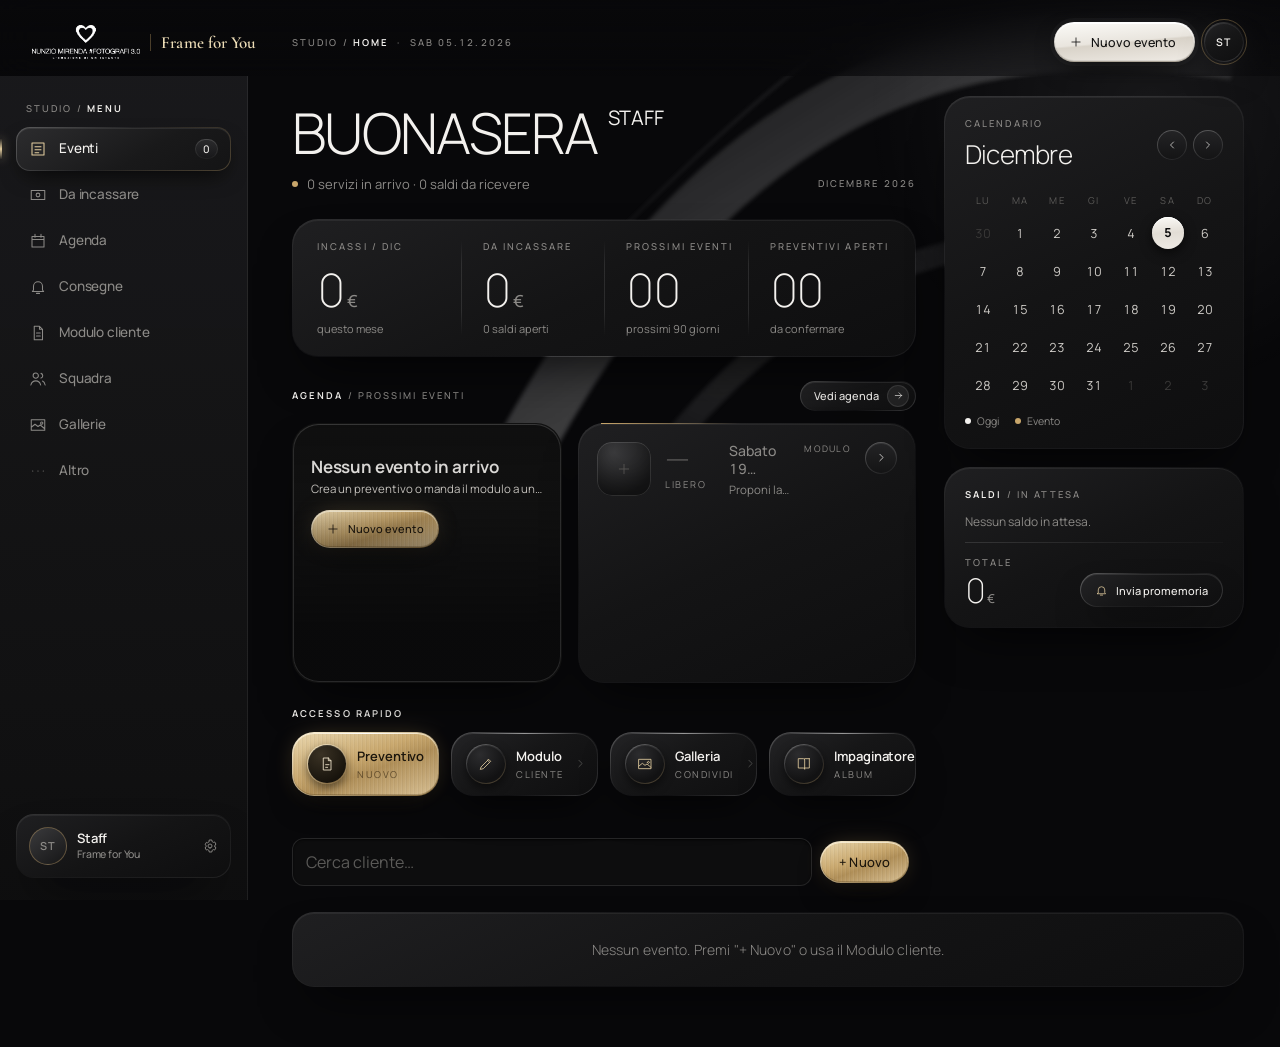
==== index.html @ beb955e2 "Avvisi consegna configurabili in Impostazioni (tempi album/video e ripetizione). Cache" ====
<!doctype html>
<html lang="it"><head><meta charset="UTF-8" />
<meta name="viewport" content="width=device-width, initial-scale=1.0, viewport-fit=cover" />
<meta name="theme-color" content="#000000" /><link rel="manifest" href="./manifest.webmanifest?v=nm-fotografi-v66" />
<meta name="apple-mobile-web-app-title" content="Mirenda 3.0" /><link rel="icon" type="image/png" href="./favicon.png" /><link rel="apple-touch-icon" sizes="180x180" href="./icon-180.png" />
<meta name="apple-mobile-web-app-capable" content="yes" /><meta name="apple-mobile-web-app-status-bar-style" content="black" />
<title>Nunzio Mirenda #Fotografi 3.0</title>  <script type="module" crossorigin src="/assets/main-B1f71X2w.js"></script>
  <link rel="modulepreload" crossorigin href="/assets/preventivo-DSE_xe5g.js">
  <link rel="stylesheet" crossorigin href="/assets/preventivo-BN5jqcRF.css">
  <link rel="stylesheet" crossorigin href="/assets/main-Q-q_CuCv.css">
</head>
<body><div id="root"></div></body></html>
---- assets/preventivo-BN5jqcRF.css ----
:root{--bg:#0b0b0b;--card:#161616;--line:#2a2a2a;--red:#5a5a5a;--gold:#f0f0f0;--tx:#f2efe6;--mut:#9a958a;font-family:system-ui,-apple-system,Segoe UI,Roboto,sans-serif;color:var(--tx);background:var(--bg)}*{box-sizing:border-box}body{margin:0;background:var(--bg)}.top{background:#000}.app{max-width:720px;margin:0 auto;min-height:100vh;padding-bottom:84px}.top{position:sticky;top:0;z-index:5;background:#000;border-bottom:2px solid var(--gold);padding:12px 16px}.logo{color:var(--gold);font-size:20px;letter-spacing:.5px}.logo span{color:var(--red);font-weight:700}main{padding:12px}.card{background:var(--card);border:1px solid var(--line);border-radius:14px;padding:14px;margin-bottom:12px}h3{color:var(--gold);font-size:15px;margin:6px 0 10px;text-transform:uppercase;letter-spacing:.6px}.row{display:flex;gap:8px;align-items:center;margin-bottom:12px;flex-wrap:wrap}.row input{flex:1;min-width:110px}input,select,textarea{width:100%;background:#0e0e0e;color:var(--tx);border:1px solid var(--line);border-radius:10px;padding:11px;font-size:16px}input:focus,select:focus,textarea:focus{outline:none;border-color:var(--gold)}textarea{min-height:60px;resize:vertical}.campo{display:flex;flex-direction:column;gap:4px;margin-bottom:8px}.campo span{font-size:12px;color:var(--mut)}.grid2{display:grid;grid-template-columns:1fr 1fr;gap:0 10px}.grid3{display:grid;grid-template-columns:1fr 1fr 1fr;gap:0 8px}.coppia-ora{grid-column:1/-1;display:grid;grid-template-columns:1.4fr .8fr;gap:0 10px}.grid2 .campo:last-child:nth-child(odd){grid-column:1/-1}.btn{display:inline-flex;align-items:center;justify-content:center;gap:6px;background:#222;color:var(--tx);border:1px solid #3a3a3a;border-radius:10px;padding:11px 14px;font-size:15px;cursor:pointer;text-decoration:none;font-weight:600}.btn.sm{padding:7px 10px;font-size:13px}.btn.red{background:var(--red);border-color:var(--red);color:#fff}.btn.gold{background:var(--gold);border-color:var(--gold);color:#111}.btn.wa{background:#0f3d24;border-color:#1f7a47}.btn.danger{background:transparent;color:#ff6b6b;border-color:#5a1a1a}.btn.big{width:100%;padding:16px;font-size:18px}.btn:disabled{opacity:.4}.acts{display:flex;gap:8px;flex-wrap:wrap;margin:10px 0}.acts.sticky{position:sticky;bottom:76px;background:var(--bg);padding:8px 0}.ev .evhead{display:flex;justify-content:space-between;gap:10px;cursor:pointer}.ev small{display:block;color:var(--mut);font-size:12px;margin-top:3px;text-transform:capitalize}.right{text-align:right;display:flex;flex-direction:column;align-items:flex-end;gap:4px}.gold{color:var(--gold)}.red{color:#ff4d5e}.badge{font-size:11px;font-weight:700;padding:3px 8px;border-radius:20px;text-transform:uppercase;letter-spacing:.5px}.badge.p{border:1px solid var(--gold);color:var(--gold)}.badge.c{background:var(--red);color:#fff}.esempio{display:flex;justify-content:space-between;align-items:center;background:#1e1e1e;color:var(--gold);border-radius:8px;padding:4px 4px 4px 10px;margin-bottom:8px;font-size:13px}.pacchetti{display:grid;grid-template-columns:1fr 1fr;gap:8px}.pk{border:1px solid var(--line);border-radius:12px;padding:10px;display:flex;flex-direction:column;gap:3px;cursor:pointer}.pk input{display:none}.pk.on{border-color:var(--gold);background:#1c1c1c}.pk small{color:var(--mut);font-size:11px}.check{display:flex;align-items:center;gap:10px;padding:10px 0;border-bottom:1px solid var(--line)}.check input{width:22px;height:22px;accent-color:var(--red)}.poster-qta{border-bottom:1px solid var(--line)}.poster-qta>.check{border-bottom:0}.poster-qta .qta{display:flex;align-items:center;gap:10px;padding:0 0 10px 32px;font-size:14px;color:var(--mut)}.poster-qta .qta select{width:auto;min-width:72px;padding:6px 8px}.check span{flex:1}.check em{color:var(--gold);font-style:normal;font-size:14px}.check.locked{opacity:.75}.riga{display:flex;justify-content:space-between;gap:10px;padding:7px 0;border-bottom:1px dashed var(--line);font-size:14px}.riga small{color:var(--mut)}.riga.tot{font-size:17px;border:none;color:var(--gold)}.riga.ok{color:#7bd88f}.riga.click{cursor:pointer}.x{background:none;border:none;color:#ff6b6b;font-size:14px;margin-left:6px}.hint{color:var(--mut);font-size:13px}.warn{color:#ffb347;font-size:13px}.okmsg{color:#7bd88f;margin:8px 0 0;font-size:14px}.tabs{position:fixed;bottom:0;left:0;right:0;display:flex;background:#000;border-top:2px solid var(--gold);z-index:6;padding-bottom:env(safe-area-inset-bottom)}.tabs button{flex:1;background:none;border:none;color:var(--mut);padding:8px 2px;font-size:11px;display:flex;flex-direction:column;align-items:center;gap:2px}.tabs button span{font-size:20px}.tabs button.on{color:var(--gold)}.tabs button.on span{filter:drop-shadow(0 0 4px var(--red))}.modal{position:fixed;top:0;right:0;bottom:0;left:0;background:#000;z-index:10;display:flex;flex-direction:column}.modalbar{display:flex;gap:8px;align-items:center;padding:10px;border-bottom:1px solid var(--gold)}.modalbar b{flex:1;font-size:13px;overflow:hidden;text-overflow:ellipsis;white-space:nowrap}.modal .hint{text-align:center;margin:6px}.pdfpagine{flex:1;overflow:auto;background:#111;padding:8px 8px 24px}.pdfpagine figure{margin:0 0 14px}.pdfpagine figcaption{color:var(--gold);font-size:12px;margin:0 0 4px}.pdfpagine img{width:100%;height:auto;background:#fff;display:block}.clausole ol{padding-left:18px;font-size:13px;line-height:1.5;color:#ddd}.pkedit{border-bottom:1px solid var(--line);padding-bottom:8px;margin-bottom:10px}@media (max-width:380px){.grid3{grid-template-columns:1fr 1fr}}.toast{position:fixed;left:12px;right:12px;bottom:84px;z-index:20;padding:14px;border-radius:12px;font-weight:600;max-width:696px;margin:0 auto}.toast.ok{background:#1f5d36;color:#fff}.toast.err{background:var(--red);color:#fff}.confirm{border:1px solid var(--gold);border-radius:12px;padding:12px;margin-top:10px;background:#1c1c1c}details summary{list-style:none;margin-bottom:8px}details summary::-webkit-details-marker{display:none}.logoimg{display:block;height:44px;width:auto;margin:-4px 0}.cnt{display:inline-block;min-width:22px;padding:1px 7px;border-radius:12px;background:var(--red);color:#fff;font-size:12px;text-align:center;margin-left:6px;vertical-align:middle}.cnt.ok{background:#1f7a47}.prom{display:flex;justify-content:space-between;align-items:center;gap:10px;padding:10px 0;border-bottom:1px solid var(--line)}.prom small{display:block;color:var(--mut);font-size:12px;margin-top:3px;text-transform:capitalize}.prom .right{gap:6px}.click{cursor:pointer}.badge.ok{background:#1f7a47;color:#fff}.tabs button span{position:relative}.tabbadge{position:absolute;top:-4px;right:-12px;background:var(--red);color:#fff;font-style:normal;font-size:10px;font-weight:700;border-radius:10px;padding:0 5px;line-height:16px}.calhead{display:flex;justify-content:space-between;align-items:center;gap:8px;margin-bottom:10px}.calhead b{font-size:17px;color:var(--gold)}.calhead h3{margin:0}.cal{display:grid;grid-template-columns:repeat(7,1fr);gap:4px}.dow{text-align:center;color:var(--mut);font-size:12px;padding:4px 0}.day{aspect-ratio:1;background:#0e0e0e;border:1px solid var(--line);border-radius:8px;color:var(--tx);font-size:14px;display:flex;flex-direction:column;align-items:center;justify-content:center;padding:0;cursor:pointer}.day i{font-style:normal;font-size:11px;color:var(--gold);line-height:1}.day.has{border-color:var(--gold);background:#1c1c1c}.day.clash{border-color:#ff6b6b;background:#3a1010}.day.clash i{color:#ff6b6b;font-weight:700}.day.today{outline:2px solid var(--red)}.day.sel{background:var(--gold);color:#111}.day.sel i{color:#111}.warnbox{border-color:#ff6b6b;background:#2a0f0f}.warnbox b{color:#ffb3b3}.chart{display:flex;align-items:flex-end;gap:4px;height:150px;padding:8px 0;border-bottom:1px solid var(--line)}.bar{flex:1;display:flex;flex-direction:column;align-items:center;justify-content:flex-end;height:100%}.bar span{display:block;width:100%;background:linear-gradient(var(--gold),#6e6e6e);border-radius:4px 4px 0 0;min-height:1px}.bar small{font-size:10px;color:var(--mut);margin-top:3px}.bar em{font-style:normal;font-size:9px;color:var(--tx);margin-bottom:2px}.check.cons input[type=date]{width:auto;padding:6px 8px;font-size:14px}.ok-msg{color:#7bd88f;font-weight:600;margin:8px 0 0}.tabs button{font-size:10px}.blocco{min-height:100vh;display:flex;flex-direction:column;align-items:center;justify-content:center;gap:14px;padding:24px;text-align:center;background:#000}.blocco .logoimg{height:70px;margin-bottom:10px}.blocco h2{color:var(--gold);margin:0}.blocco p{margin:0}.blocco a.btn{text-decoration:none;display:inline-block}.licavviso{background:#1e1e1e;color:var(--gold);padding:10px 16px;font-size:14px;border-bottom:1px solid var(--line)}.licavviso a{color:var(--tx);font-weight:600}.licprova{display:flex;flex-wrap:wrap;align-items:center;gap:6px;justify-content:center;text-align:center;font-size:15px}.licprova .conto{font-variant-numeric:tabular-nums;color:var(--tx);font-size:17px}.licprova a{margin-left:6px}.day u{text-decoration:none;font-size:10px;color:silver;line-height:1}.day.gimp:not(.has){border-color:#6a6a6a}.gimpegno{text-decoration:none;color:var(--tx);border-left:3px solid #9a9a9a;padding-left:8px}.gimpegno small{color:var(--mut)}.gcal .gcal-ok{margin-left:6px;font-size:11px;vertical-align:middle}.gcal select{width:100%}.gcal-ev{margin:-4px 4px 10px}.gimport ol{margin:8px 0 6px;padding-left:20px;line-height:1.5}.gimport ol li{margin:3px 0}.gimport details{margin:10px 0}.gimport summary{cursor:pointer;padding:4px 0}.gimport .btn.danger{margin-top:4px}.listino-tipi{display:flex;flex-wrap:wrap;gap:6px;margin:8px 0 10px}.listino-titolo{margin:6px 0}.pk-extra{margin-top:6px}.pk-flag{display:flex;flex-wrap:wrap;gap:14px;margin:4px 0}.promo-edit{border:1px dashed rgba(200,160,80,.5);border-radius:10px;padding:8px 10px;margin-top:6px}.promo-edit.on{border-style:solid;background:#c8a05014}.promo-stato{font-size:.8em;padding:1px 8px;border-radius:9px;background:#7f7f7f33;margin-left:6px}.promo-stato.on{background:#2e7d32;color:#fff}.grid3{display:grid;grid-template-columns:repeat(auto-fit,minmax(140px,1fr));gap:8px}.prezzo-vecchio{opacity:.6;font-weight:400;margin-right:4px}.promo-tag,.promo-firmato{display:block;font-style:normal;font-size:.75em;font-weight:600;color:#c0392b}.promo-firmato{color:inherit;opacity:.7;font-weight:400}.firmapad{position:fixed;top:0;right:0;bottom:0;left:0;z-index:30;background:#000;display:flex;flex-direction:column;gap:8px;padding:max(10px,env(safe-area-inset-top)) max(10px,env(safe-area-inset-right)) max(10px,env(safe-area-inset-bottom)) max(10px,env(safe-area-inset-left));overscroll-behavior:none;touch-action:none;user-select:none;-webkit-user-select:none}.firmabar{display:flex;align-items:center;gap:10px;border-bottom:1px solid var(--gold);padding-bottom:8px}.firmabar div{flex:1;display:flex;flex-direction:column}.firmabar b{color:var(--gold);text-transform:uppercase;letter-spacing:.6px;font-size:14px}.firmabar small{font-size:17px;font-weight:700}.firmaarea{flex:1;position:relative;background:#fff;border-radius:12px;min-height:140px;overflow:hidden}.firmaarea canvas{position:absolute;top:0;right:0;bottom:0;left:0;width:100%;height:100%;display:block;touch-action:none;cursor:crosshair;z-index:2}.firmalinea{position:absolute;left:6%;right:6%;bottom:24%;border-bottom:1.5px dashed #b9b2a0;z-index:1}.firmalinea span{position:absolute;left:0;bottom:4px;color:#b9b2a0;font-size:18px}.firmaph{position:absolute;top:0;right:0;bottom:0;left:0;margin:0;display:flex;align-items:center;justify-content:center;color:#c9c2b0;font-size:22px;z-index:1;pointer-events:none}.firmalegale{margin:0;font-size:13px;color:var(--tx);text-align:center}.firmaacts{display:flex;gap:10px}.firmaacts .btn{flex:1;padding:14px}@media (orientation:landscape) and (max-height:520px){.firmapad{gap:5px}.firmabar{padding-bottom:4px}.firmabar small{font-size:15px}.firmaacts .btn{padding:9px}.firmalegale{font-size:12px}}.firmaimg{background:#fff;border-radius:10px;padding:8px;display:flex;justify-content:center;margin-bottom:8px}.firmaimg img{max-width:100%;max-height:110px}.badge.firm{background:#1f7a47;color:#fff}.pk-album{border:1px solid var(--line);border-radius:12px;padding:10px 12px;margin:10px 0;background:#ffffff08}.pk-album.on{border-color:var(--gold);background:#c9a22714}.sw-riga{display:flex;align-items:center;justify-content:space-between;gap:12px;cursor:pointer;min-height:44px}.sw-riga span{display:flex;flex-direction:column;gap:2px}.sw-riga b{font-size:16px}.sw-riga small{color:var(--mut);font-size:13px}.sw-riga input{-moz-appearance:none;appearance:none;-webkit-appearance:none;flex:none;width:52px;height:30px;border-radius:15px;background:#3a3a3a;border:1px solid #666;position:relative;margin:0;cursor:pointer;transition:background .15s}.sw-riga input:after{content:"";position:absolute;top:3px;left:3px;width:24px;height:24px;border-radius:50%;background:#fff;transition:left .15s}.sw-riga input:checked{background:var(--gold)}.sw-riga input:checked:after{left:25px}.pk-album .grid2{margin-top:8px}select{-webkit-appearance:none;-moz-appearance:none;appearance:none;background-image:url("data:image/svg+xml,%3Csvg xmlns='http://www.w3.org/2000/svg' width='12' height='8'%3E%3Cpath d='M1 1l5 5 5-5' fill='none' stroke='%239a958a' stroke-width='2'/%3E%3C/svg%3E");background-repeat:no-repeat;background-position:right 12px center;padding-right:34px}.prezzi-pag{display:flex;flex-direction:column;gap:12px}.prezzi-pk{display:flex;flex-direction:column;gap:12px;min-width:0}.extra-card{min-width:0}.tipi-chips{display:flex;gap:8px;overflow-x:auto;-webkit-overflow-scrolling:touch;scrollbar-width:none;margin:0 -16px;padding:2px 16px 6px;scroll-snap-type:x proximity}.tipi-chips::-webkit-scrollbar{display:none}.chip{flex:none;min-height:44px;padding:0 16px;border-radius:22px;border:1px solid var(--line);background:var(--card);color:var(--tx);font-size:15px;white-space:nowrap;cursor:pointer;scroll-snap-align:start}.chip.on{background:var(--gold);border-color:var(--gold);color:#000;font-weight:700}.chips{display:flex;flex-wrap:wrap;gap:8px;margin-top:8px}.pk-titolo{margin:4px 0 0;font-size:14px;letter-spacing:.5px;text-transform:uppercase;color:var(--mut)}.pk-lista{display:flex;flex-direction:column;gap:10px}.pk-card{background:var(--card);border:1px solid var(--line);border-radius:14px;overflow:hidden}.pk-card.aperta{border-color:var(--gold)}.pk-testa{all:unset;box-sizing:border-box;width:100%;display:flex;align-items:center;gap:12px;padding:14px;min-height:64px;cursor:pointer}.pk-nome{flex:1;min-width:0;display:flex;flex-direction:column;gap:3px}.pk-nome b{font-size:17px}.pk-nome small{color:var(--mut);font-size:13px;white-space:nowrap;overflow:hidden;text-overflow:ellipsis}.pk-prezzo{display:flex;flex-direction:column;align-items:flex-end;gap:2px;flex:none}.pk-prezzo b{font-size:17px;color:var(--gold)}.pk-prezzo s{color:var(--mut);font-size:13px}.pk-prezzo b.promo{color:#7bd88f}.pk-prezzo small{font-size:12px;color:var(--mut)}.chev{flex:none;color:var(--mut);font-size:16px;width:16px;text-align:center}.pk-corpo{padding:12px 14px 14px;display:flex;flex-direction:column;gap:10px;border-top:1px solid var(--line)}.pk-piano{display:flex;flex-direction:column;gap:8px}.pk-rate-riga{display:flex;flex-direction:column;gap:4px;padding-bottom:8px;border-bottom:1px dashed var(--line)}.pk-servizi b{font-size:14px}.pk-fondo{display:flex;justify-content:flex-end}.promo-edit{border:1px solid var(--line);border-radius:12px;padding:0 12px}.promo-edit.on{border-color:#7bd88f}.promo-testa{all:unset;box-sizing:border-box;width:100%;display:flex;align-items:center;gap:10px;min-height:48px;cursor:pointer}.promo-testa b{flex:1}.promo-stato.no{color:var(--mut);font-size:13px}.promo-edit .grid3{padding-bottom:10px}.nuovo-pk{min-height:50px;border-style:dashed;width:100%}.extra-card h4{margin:14px 0 4px;font-size:13px;color:var(--mut);text-transform:uppercase;letter-spacing:.5px}.extra-riga{display:flex;align-items:flex-start;justify-content:space-between;gap:8px 12px;min-height:52px;border-bottom:1px solid var(--line);flex-wrap:wrap}.compreso{display:flex;align-items:flex-start;gap:6px;font-size:13px;color:var(--mut);line-height:1.25;flex:1 1 100%;max-width:100%;justify-content:flex-end}.compreso span{white-space:normal}.compreso.on{color:#e7c27a}.compreso input{width:16px;height:16px;margin-top:1px;accent-color:#e7c27a;flex:none}.compreso-box{flex:0 1 auto;max-width:100%;align-self:center}.compreso-box.aperta{flex:1 1 100%;align-self:stretch}.compreso-testa{display:inline-flex;align-items:center;gap:8px;max-width:100%;min-height:36px;padding:0 10px;border-radius:10px;border:1px solid var(--line);background:transparent;color:var(--mut);font-size:13px;text-align:left}.compreso-box.aperta .compreso-testa{display:flex;width:100%}.compreso-box.on .compreso-testa{border-color:#e7c27a;color:#e7c27a}.compreso-testa .segno{width:16px;height:16px;border:1.5px solid currentColor;border-radius:4px;display:inline-flex;align-items:center;justify-content:center;font-size:11px;line-height:1;flex:none}.compreso-box.on .segno{background:#e7c27a;color:#111;border-color:#e7c27a}.compreso-testa span{white-space:normal;line-height:1.2}.compreso-testa i{margin-left:auto;font-style:normal;flex:none}.compreso-lista{display:flex;flex-direction:column;gap:2px;width:100%;margin-top:6px;padding:4px 8px;border:1px solid var(--line);border-radius:10px}.compreso-voce{display:flex;align-items:flex-start;gap:8px;min-height:40px;padding:8px 2px;font-size:14px}.compreso-voce input{width:18px;height:18px;margin-top:1px;accent-color:#e7c27a;flex:none}.compreso-voce span{white-space:normal;line-height:1.25}.compreso-voce.on{color:#e7c27a}.pk-corpo .compreso{grid-column:1/-1;justify-content:flex-start}.extra-gruppo .extra-riga:last-child{border-bottom:0}.extra-riga>span:first-child{flex:1;font-size:15px}.extra-val{display:flex;align-items:center;gap:6px;flex:1 1 180px;flex-wrap:wrap;justify-content:flex-end;max-width:100%}.extra-val i{font-style:normal;color:var(--mut)}.extra-val input{width:96px;text-align:right;padding:10px}.extra-custom{display:flex;align-items:center;gap:8px;min-height:48px;border-top:1px dashed var(--line);padding:6px 0;flex-wrap:wrap}.extra-custom>input{flex:1;min-width:0}.extra-custom>textarea{flex:1 1 100%;min-height:72px;background:#111;color:var(--tx);border:1px solid #3a3a3a;border-radius:8px;padding:8px}.extra-nuovo{display:flex;flex-wrap:wrap;gap:8px;align-items:center;margin-top:12px}.extra-nuovo>input,.extra-nuovo>select{flex:1 1 140px;min-width:0}@media (max-width:560px){.extra-card h4{margin:8px 0 0}.extra-riga{display:grid;grid-template-columns:minmax(0,1fr) auto;gap:4px 8px;min-height:0;padding:6px 0;align-items:center}.extra-val{flex:none;justify-content:flex-end}.extra-val input{width:74px;padding:7px 8px}.compreso-box{grid-column:1 / -1;align-self:start;justify-self:start}.compreso-box.aperta{justify-self:stretch}.compreso-testa{min-height:32px;padding:0 8px;width:auto}.compreso-box.aperta .compreso-testa{width:100%}.compreso-voce{min-height:0;padding:4px 2px}.extra-custom{display:grid;grid-template-columns:minmax(0,1fr) auto;gap:6px;min-height:0;padding:6px 0;align-items:center}.extra-custom>input{grid-column:1 / -1}.extra-custom>.btn{justify-self:end}.extra-custom .compreso-box{grid-column:1 / -1}.extra-nuovo{gap:6px;margin-top:8px}}.info-btn{all:unset;cursor:pointer;color:var(--mut);padding:0 6px;font-size:16px}.info-txt{margin:4px 0}.sez-titolo{margin:18px 2px 6px;font-size:15px}.btn.ghost{background:transparent;border:1px solid var(--line);color:var(--mut);align-self:center}.sw-riga input:checked{background:#2e9d5b;border-color:#2e9d5b}.extra-val input::-webkit-outer-spin-button,.extra-val input::-webkit-inner-spin-button,.pk-corpo input::-webkit-outer-spin-button,.pk-corpo input::-webkit-inner-spin-button{-webkit-appearance:none;margin:0}.extra-val input,.pk-corpo input[type=number]{-moz-appearance:textfield;-webkit-appearance:textfield;appearance:textfield}.v-impagina>.imp-pagina{grid-column:1/-1}.imp-pagina label.hint input,.imp-pagina label.hint select,.imp-pagina .imp-cerca{display:block;width:100%;margin:6px 0;background:#111;color:var(--tx);border:1px solid #3a3a3a;border-radius:8px;padding:8px;box-sizing:border-box}.imp-editor{display:flex;gap:16px;align-items:flex-start}.imp-lavoro{flex:1;min-width:0;display:flex;justify-content:center;align-items:flex-start}.imp-pannello{width:340px;flex:0 0 340px;position:sticky;top:8px;max-height:calc(100dvh - 24px);overflow:auto}.imp-editor .imp-stage{overflow:hidden;background:transparent;border:0}@media (max-width:860px){.imp-editor{flex-direction:column}.imp-pannello{width:auto;flex:1 1 auto;position:static;max-height:none}}.imp-tools{display:flex;flex-wrap:wrap;gap:8px;margin:10px 0}.imp-sfoglia{position:relative}.imp-stage{width:100%;overflow:auto;border-radius:12px;background:#1a1a1a;border:1px solid #3a3a3a;touch-action:none}.imp-safe{position:absolute;border:3px dashed #c6a15b;pointer-events:none;z-index:40;box-sizing:border-box}.imp-num{position:absolute;left:0;right:0;bottom:2%;text-align:center;z-index:41;pointer-events:none;color:#111}.imp-colore{display:flex;align-items:center;gap:6px}.imp-tono{width:28px;height:28px;border-radius:50%;border:1px solid #666;padding:0}.imp-freccia{position:absolute;top:50%;transform:translateY(-50%);z-index:6;width:44px;height:72px;border:0;border-radius:12px;background:#0000008c;color:#fff;font-size:32px;line-height:1;cursor:pointer}.imp-freccia.sx{left:8px}.imp-freccia.dx{right:8px}.imp-freccia:disabled{opacity:.28}.imp-dissolvi{animation:impFade .55s ease}@keyframes impFade{0%{opacity:0}to{opacity:1}}.imp-tela{transform-origin:top left;position:relative}.imp-sfondo{position:absolute;top:0;right:0;bottom:0;left:0;width:100%;height:100%;object-fit:cover;pointer-events:none;z-index:0}.imp-el{position:absolute;box-sizing:border-box;overflow:hidden;cursor:grab;background:#f3f3f3}.imp-el.on{outline:4px solid #c6a15b;outline-offset:-4px}.imp-el img{position:absolute;pointer-events:none;max-width:none}.imp-vuota,.imp-testo{display:flex;align-items:center;justify-content:center;width:100%;height:100%;color:#666}.imp-testo{white-space:nowrap}.imp-resize{position:absolute;right:0;bottom:0;width:28px;height:28px;background:#c6a15b;cursor:nwse-resize;z-index:5}.imp-scheda{margin-top:10px}.imp-griglia{display:grid;grid-template-columns:repeat(auto-fill,minmax(150px,1fr));gap:10px}.imp-card{padding:8px;text-align:left}.imp-card.sel{outline:2px solid var(--gold)}.imp-mini-btn{background:transparent;color:inherit;border:0;width:100%;cursor:pointer;text-align:left}.imp-mini-box{height:120px;display:flex;align-items:center;justify-content:center;background:#111;border-radius:8px;overflow:hidden}.imp-mini{position:relative;max-height:110px;max-width:100%}.imp-mini i,.imp-mini em{position:absolute;overflow:hidden}.imp-mini i img{width:100%;height:100%;object-fit:cover;display:block}.imp-mini em{font-size:7px;line-height:1}.imp-voce{display:flex;flex-direction:column;align-items:flex-start;width:100%;margin-top:8px;cursor:pointer;color:inherit}.imp-voce small,.imp-card small{color:var(--mut);display:block}.st{position:fixed;top:0;right:0;bottom:0;left:0;z-index:900;display:grid;background:#2a2a2a;color:#eee;font-size:13px;grid-template-columns:210px minmax(0,1fr) 172px;grid-template-rows:auto auto minmax(0,1fr) auto;grid-template-areas:"top top top" "ctx ctx ctx" "sx tela dx" "giu giu giu";padding:env(safe-area-inset-top) env(safe-area-inset-right) 0 env(safe-area-inset-left);user-select:none;-webkit-user-select:none}.st button{font:inherit}.st-b{background:#474747;color:#f0f0f0;border:1px solid #5c5c5c;border-radius:6px;padding:6px 10px;min-height:32px;cursor:pointer;white-space:nowrap;line-height:1.1}.st-b:hover:not(:disabled){background:#555}.st-b:disabled{opacity:.4;cursor:default}.st-b.on{background:#d9d9d9;color:#111;border-color:#d9d9d9}.st-b.gold{background:#e8e8e8;color:#111;border-color:#e8e8e8;font-weight:600}.st-b.danger,.st-tendina .danger{color:#ff8a80}.st-top{grid-area:top;display:flex;align-items:center;gap:8px;padding:8px 10px;background:#1d1d1d;border-bottom:1px solid #111;flex-wrap:wrap}.st-titolo{display:flex;flex-direction:column;min-width:0;max-width:340px;margin:0 6px}.st-titolo b{white-space:nowrap;overflow:hidden;text-overflow:ellipsis}.st-titolo small{color:#a8a8a8;font-size:11px;white-space:nowrap;overflow:hidden;text-overflow:ellipsis}.st-gruppo{display:flex;gap:2px}.st-gruppo .st-b{border-radius:0}.st-gruppo .st-b:first-child{border-radius:6px 0 0 6px}.st-gruppo .st-b:last-child{border-radius:0 6px 6px 0}.st-zoom{min-width:56px}.st-spazio{flex:1}.st-occ{color:#ddd;font-size:12px;max-width:260px;overflow:hidden;text-overflow:ellipsis;white-space:nowrap}.st-menu{position:relative}.st-tendina{position:absolute;top:calc(100% + 4px);left:0;min-width:250px;background:#303030;border:1px solid #555;border-radius:8px;box-shadow:0 12px 30px #00000080;padding:6px;z-index:20;display:flex;flex-direction:column;gap:2px}.st-menu.dx .st-tendina{left:auto;right:0}.st-tendina button,.st-tendina a{background:transparent;border:0;color:#eee;text-align:left;padding:9px 10px;border-radius:6px;cursor:pointer;font-size:13px;word-break:break-all}.st-tendina button:hover:not(:disabled){background:#454545}.st-tendina button:disabled{opacity:.4}.st-tendina label{display:flex;flex-direction:column;gap:4px;padding:6px 10px;color:#bbb;font-size:12px}.st-tendina input{background:#1b1b1b;color:#eee;border:1px solid #555;border-radius:6px;padding:7px}.st-ctx{grid-area:ctx;display:flex;align-items:center;gap:6px;padding:6px 10px;background:#353535;border-bottom:1px solid #1e1e1e;overflow-x:auto;scrollbar-width:thin;min-height:46px}.st-ctx>*{flex:none}.st-tit{color:#fff;margin-right:4px}.st-mut{color:#a5a5a5;font-size:12px}.st-sep{width:1px;height:24px;background:#555;margin:0 4px}.st-seg{display:inline-flex;background:#232323;border:1px solid #4e4e4e;border-radius:7px;padding:2px;gap:2px}.st-seg button{background:transparent;border:0;color:#cfcfcf;padding:5px 9px;border-radius:5px;cursor:pointer;white-space:nowrap;min-height:28px}.st-seg button.on{background:#d9d9d9;color:#111}.st-largo{display:flex;width:100%}.st-largo button{flex:1;padding:5px 2px}.st-colore{display:inline-flex;width:30px;height:30px;border-radius:50%;overflow:hidden;border:1px solid #777;cursor:pointer}.st-colore input{width:44px;height:44px;margin:-7px;border:0;padding:0;background:none;cursor:pointer}.st-range{display:inline-flex;align-items:center;gap:6px;color:#ccc;font-size:12px}.st-range input{width:110px}.st-testo{background:#1b1b1b;color:#eee;border:1px solid #555;border-radius:6px;padding:6px 8px;width:200px}.st-sel{background:#1b1b1b;color:#eee;border:1px solid #555;border-radius:6px;padding:6px;max-width:100%}.st-pan{background:#383838;display:flex;flex-direction:column;min-height:0;overflow:hidden}.st-riga{display:flex;align-items:center;gap:8px;padding:7px 8px;flex-wrap:wrap}.st-riga>b{font-size:12px;text-transform:uppercase;letter-spacing:.06em;color:#ddd}.st-modelli{grid-area:sx;border-right:1px solid #1e1e1e;gap:6px;padding-bottom:6px}.st-modelli>.st-seg,.st-modelli>.st-chips,.st-modelli>.st-sel{margin:0 8px}.st-chips{display:flex;flex-wrap:wrap;gap:3px;align-items:center}.st-chips button{background:#2a2a2a;border:1px solid #4e4e4e;color:#ddd;border-radius:5px;min-width:28px;height:26px;padding:0 6px;cursor:pointer}.st-chips button.on{background:#d9d9d9;color:#111}.st-griglia{overflow-y:auto;display:grid;grid-template-columns:repeat(auto-fill,minmax(84px,1fr));gap:8px;padding:4px 8px 10px;align-content:start;flex:1;min-height:0}.st-lay{background:#2d2d2d;border:1px solid #474747;border-radius:6px;padding:6px 4px 4px;display:flex;flex-direction:column;align-items:center;gap:4px;cursor:pointer;color:#bbb}.st-lay:hover{border-color:#bbb}.st-lay small{font-size:10px;line-height:1.1;max-width:100%;overflow:hidden;text-overflow:ellipsis;white-space:nowrap}.st-fogli{grid-area:dx;border-left:1px solid #1e1e1e}.st-icone{display:flex;gap:3px;padding:0 8px 6px}.st-icone .st-b{padding:4px 0;flex:1;min-height:28px}.st-lista{overflow-y:auto;flex:1;min-height:0;padding:2px 8px 10px;display:flex;flex-direction:column;gap:8px}.st-foglio{background:transparent;border:2px solid transparent;border-radius:6px;padding:4px;display:flex;flex-direction:column;align-items:center;gap:3px;cursor:pointer;color:#ccc}.st-foglio.on{border-color:#3d8bfd;background:#2f3b4d}.st-foglio small{font-size:10.5px}.st-centro{grid-area:tela;position:relative;display:flex;flex-direction:column;min-width:0;min-height:0;background:#4b4b4b}.st-lavoro{flex:1;min-height:0;overflow:auto;display:grid;place-items:center;padding:12px;touch-action:pan-x pan-y}.st-stage{position:relative;overflow:hidden;box-shadow:0 6px 24px #00000073;flex:none;touch-action:none}.st-stage .imp-tela{position:absolute;left:0;top:0}.st-sotto{display:flex;align-items:center;justify-content:center;gap:10px;padding:5px;background:#3c3c3c;border-top:1px solid #2a2a2a;font-size:12px;color:#ccc}.st-sotto .st-b{min-height:28px;padding:2px 14px;font-size:18px}.st-toast{position:absolute;left:50%;bottom:48px;transform:translate(-50%);background:#141414f0;color:#eee;padding:9px 14px;border-radius:8px;max-width:min(560px,90%);font-size:13px;z-index:30;margin:0;box-shadow:0 6px 20px #00000080;pointer-events:none}.st-toast.err{color:#ffb4a8;border:1px solid #8a2b22}.st-fondo{position:absolute;overflow:hidden;z-index:0}.st-fondo img{position:absolute;top:0;right:0;bottom:0;left:0;width:100%;height:100%;object-fit:cover;pointer-events:none}.st-deco{background:transparent}.st-vuota{position:absolute;top:0;right:0;bottom:0;left:0;display:flex;align-items:center;justify-content:center;color:#8a8a8a;font-weight:300}.st-resize{position:absolute;right:0;bottom:0;background:#3d8bfd;cursor:nwse-resize;z-index:5}.st .imp-el.on{outline:none}.st .imp-el.on:after{content:"";position:absolute;top:0;right:0;bottom:0;left:0;border:calc(2.5px / var(--k,1)) solid #3d8bfd;pointer-events:none}.st-modelli.largo .st-griglia{grid-template-columns:1fr}.st-num{position:absolute;text-align:center;z-index:301;pointer-events:none;font-family:Georgia,serif}.st-abb{position:absolute;background:#dc282838;pointer-events:none;z-index:400}.st-taglio{position:absolute;border:1px dashed rgba(220,30,30,.9);pointer-events:none;z-index:401;box-sizing:border-box}.st-sicuro{position:absolute;border:1px dashed rgba(40,140,255,.75);pointer-events:none;z-index:401;box-sizing:border-box}.st-piega{position:absolute;background:#0000008c;pointer-events:none;z-index:402;box-shadow:0 0 0 1px #ffffff59}.st-dorso{position:absolute;background:repeating-linear-gradient(90deg,#ffaa0024 0,#ffaa0024 6px,#ffaa000f 6px,#ffaa000f 12px);pointer-events:none;z-index:399}.st-etich{position:absolute;text-align:center;color:#c82828d9;font-weight:600;pointer-events:none;z-index:403;font-family:system-ui,sans-serif;letter-spacing:.08em;text-transform:uppercase}.st-mini-bg{position:absolute;top:0;right:0;bottom:0;left:0;width:100%;height:100%;object-fit:cover}.st-mini-fondo{position:absolute;overflow:hidden}.st-mini-fondo img{position:absolute;top:0;right:0;bottom:0;left:0;width:100%;height:100%;object-fit:cover}.imp-mini u{position:absolute;top:0;bottom:0;width:1px;background:#00000059;text-decoration:none}.st-tabs{display:none}.st-foto{grid-area:giu;border-top:1px solid #1e1e1e;background:#333}.st-foto .st-riga{padding:6px 10px;border-bottom:1px solid #2a2a2a}.st-guida{margin:4px 10px 0}.st-strip{display:flex;gap:10px;overflow-x:auto;padding:8px 10px 12px;min-height:100px;align-items:center;scrollbar-width:thin;touch-action:pan-x}.st-th{position:relative;flex:none;height:84px;min-width:56px;padding:0;border:2px solid transparent;border-radius:4px;background:#222;cursor:grab;touch-action:pan-x;-webkit-touch-callout:none}.st-th img{height:80px;width:auto;max-width:130px;display:block;border-radius:2px;pointer-events:none}.st-th>span{display:block;width:60px;height:80px;background:#444}.st-th.sel{border-color:#3d8bfd}.st-th.usata img{opacity:.72}.st-th em{position:absolute;right:-5px;bottom:-5px;background:#2fb344;color:#fff;font-style:normal;font-size:10px;font-weight:700;min-width:18px;height:18px;border-radius:9px;display:grid;place-items:center;border:2px solid #333}.st-fantasma{position:fixed;width:90px;height:auto;transform:translate(-50%,-60%);opacity:.85;pointer-events:none;z-index:1000;box-shadow:0 8px 24px #0009;border:2px solid #fff}.st-anteprima{position:fixed;top:0;right:0;bottom:0;left:0;z-index:950;background:#0a0a0af5;display:flex;flex-direction:column}.st-ante-barra{display:flex;justify-content:space-between;align-items:center;padding:10px 14px;color:#ddd}.st-ante-libro{flex:1;display:flex;align-items:center;justify-content:center;gap:10px;min-height:0}.st-ante-foglio{box-shadow:0 20px 60px #000000b3}.st-freccia{font-size:26px;min-height:64px;padding:0 12px}@media (max-width:900px){.st{grid-template-columns:1fr;grid-template-rows:auto auto minmax(38vh,1fr) auto minmax(0,auto);grid-template-areas:"top" "ctx" "tela" "tabs" "pan";font-size:13px}.st-top{gap:5px;padding:6px;flex-wrap:nowrap;overflow-x:auto;scrollbar-width:none}.st-titolo{max-width:46vw;flex:0 0 auto}.st-titolo small{font-size:10px}.st-top .st-spazio{display:none}.st-foto .st-riga{flex-wrap:nowrap;overflow-x:auto;scrollbar-width:none}.st-foto .st-riga>*{flex:none}.st-toast{bottom:44px;font-size:12px;padding:6px 10px}.st-lbl{display:none}.st-tabs{grid-area:tabs;display:flex;background:#1d1d1d;border-top:1px solid #111}.st-tabs button{flex:1;background:transparent;border:0;color:#aaa;padding:10px 0;font-size:13px;border-bottom:2px solid transparent}.st-tabs button.on{color:#fff;border-bottom-color:#3d8bfd}.st-pan{grid-area:pan;display:none;max-height:36vh;border:0}.st-pan.on{display:flex}.st-foto{max-height:none}.st-lista{flex-direction:row;overflow-x:auto;overflow-y:hidden}.st-foglio{flex:none}.st-griglia{grid-template-columns:repeat(auto-fill,minmax(92px,1fr))}.st-menu .st-tendina{position:fixed;left:8px;right:8px;top:auto;bottom:calc(8px + env(safe-area-inset-bottom));max-height:70vh;overflow:auto}.st-menu.dx .st-tendina{left:8px;right:8px}.st-b{min-height:36px}.st-foto,.st-pan.st-modelli,.st-pan.st-fogli{padding-bottom:env(safe-area-inset-bottom)}}.imp-mio{display:inline-flex;align-items:center;gap:6px;background:#1c1c1c;border:1px solid #3a3a3a;border-radius:14px;padding:3px 4px 3px 10px;font-size:13px}.imp-mio button{background:transparent;border:0;color:var(--mut);cursor:pointer}.st-giro{position:absolute;overflow:visible;pointer-events:none}.st-giro img{position:absolute;max-width:none;pointer-events:none}.st .imp-el.meta:after{content:"";position:absolute;top:0;right:0;bottom:0;left:0;border:calc(4px / var(--k,1)) solid #2fb344;background:#2fb3442e;pointer-events:none}.st .imp-el.via{opacity:.45}.st-aiuto{position:absolute;background:#ff2fb3;pointer-events:none;z-index:420}.st-presa{position:absolute;left:0;top:0;background:#3d8bfd;color:#fff;cursor:move;z-index:6;display:grid;place-items:center;font-style:normal;line-height:1}.st-foglio.preso{opacity:.4}.st-foglio.prima{box-shadow:0 -4px #3d8bfd}.st-foglio.dopo{box-shadow:0 4px #3d8bfd}.st-foglio{touch-action:pan-y;-webkit-touch-callout:none}.st-num-in{width:42px;background:#1b1b1b;color:#eee;border:1px solid #555;border-radius:5px;padding:4px;text-align:right}.st-range output{min-width:38px;color:#ddd;font-variant-numeric:tabular-nums}@media (max-width:900px){.st-foglio.prima{box-shadow:-4px 0 #3d8bfd}.st-foglio.dopo{box-shadow:4px 0 #3d8bfd}.st-foglio{touch-action:pan-x}}.st-foglio img,.st-foglio *{-webkit-user-drag:none;user-select:none;-webkit-user-select:none}@media (min-width:900px){.st-ctx{flex-wrap:wrap;overflow-x:visible;row-gap:4px}}.st-primo{background:#3d8bfd!important;border-color:#3d8bfd!important;color:#fff!important;font-weight:600}.st-chip{background:#474747;color:#f0f0f0;border:1px solid #5c5c5c;border-radius:14px;padding:4px 10px;cursor:pointer;font-size:12px}.st-chip:hover{background:#5a5a5a}.st-controllo{align-items:center;justify-content:center;background:#0a0a0ab3}.st-dialogo{background:#2e2e2e;color:#eee;border:1px solid #555;border-radius:10px;padding:16px 18px;max-width:min(560px,94vw);display:flex;flex-direction:column;gap:12px;box-shadow:0 12px 40px #0009}.st-dialogo>b{font-size:16px}.st-ctl{display:flex;flex-direction:column;gap:6px}.st-ctl small{color:#aaa}.st-dialogo-bottoni{display:flex;flex-wrap:wrap;gap:8px;justify-content:flex-end}.sp{position:fixed;top:0;right:0;bottom:0;left:0;z-index:940;background:#3a3a3a;color:#eee;display:flex;flex-direction:column;font-size:13px}.sp>*{flex:none}.sp>.sp-centro{flex:1 1 0;min-height:0}.sp-centro>*{flex:none}.sp input.st-num-in{width:56px}.sp>.sp-storia{flex:0 0 34vh;min-height:150px}.sp select,.sp input{width:auto;margin:0}.sp-top{display:flex;align-items:center;gap:8px;padding:8px 12px;background:#2b2b2b;border-bottom:1px solid #1e1e1e}.sp-tit{font-size:15px}.sp-info{color:#bbb}.sp-opz{display:flex;flex-wrap:wrap;align-items:center;gap:6px 8px;padding:6px 12px;background:#353535;border-bottom:1px solid #1e1e1e}.sp-l{color:#bbb;font-size:12px;display:inline-flex;align-items:center;gap:6px}.sp-nota{margin:4px 12px;color:#e8c46a;font-size:12px}.sp-fogli{display:flex;gap:8px;overflow-x:auto;padding:8px 12px;background:#555;scrollbar-width:thin}.sp-f{flex:none;background:transparent;border:2px solid transparent;border-radius:4px;padding:2px;cursor:pointer;display:flex;flex-direction:column;align-items:center;gap:2px;color:#ddd}.sp-f.on{border-color:#3d8bfd;background:#2d2d2d}.sp-f.nuovo{margin-left:10px;box-shadow:-6px 0 0 -4px #e8c46a}.sp-f small{font-size:10px}.sp-centro{display:flex;flex-direction:column;align-items:center;justify-content:center;gap:8px;padding:8px;background:#9a9a9a;min-height:0;overflow:hidden}.sp-alt{display:flex;gap:6px;align-items:center;overflow-x:auto;max-width:100%;padding:4px;scrollbar-width:thin}.sp-alt .sp-l{color:#222;font-weight:600;white-space:nowrap}.sp-a{flex:none;background:#fff;border:2px solid transparent;border-radius:3px;padding:1px;cursor:pointer}.sp-a.on{border-color:#3d8bfd}.sp-giostra{display:flex;align-items:center;gap:22px;justify-content:center}.sp-lato{background:transparent;border:0;cursor:pointer;opacity:.85;padding:0}.sp-lato:disabled{opacity:.25;cursor:default}.sp-grande{box-shadow:0 6px 24px #00000059}.sp-nav{display:flex;align-items:center;gap:10px;color:#111}.sp-storia{overflow:auto;background:#2b2b2b;padding:8px 12px;display:flex;flex-direction:column;gap:8px}.sp-cap{background:#333;border:1px solid #444;border-radius:8px;padding:6px 8px}.sp-cap-testa{display:flex;align-items:center;gap:8px;margin-bottom:4px}.sp-cap-testa input{background:#222;border:1px solid #555;color:#eee;border-radius:5px;padding:3px 6px;min-width:0;flex:0 1 280px;font-weight:600}.sp-cap-testa small{color:#aaa}.sp-cap-foto{display:flex;flex-wrap:wrap;gap:4px 0;align-items:center}.sp-pz{display:inline-flex;align-items:center}.sp-taglio{width:16px;height:46px;background:transparent;border:0;color:transparent;cursor:pointer;padding:0;font-size:12px}.sp-taglio:hover,.sp-taglio:focus-visible{color:#e8c46a;background:#444}.sp-th{position:relative;width:62px;height:62px;background:#222;border:2px solid transparent;border-radius:4px;padding:0;overflow:hidden;cursor:pointer}.sp-th img{width:100%;height:100%;object-fit:cover;display:block}.sp-th i{display:block;width:100%;height:100%;background:#444}.sp-th small{position:absolute;left:0;right:0;bottom:0;background:#0009;color:#fff;font-size:9px;text-align:center}.sp-th:hover{border-color:#d33}.sp-th.fuori{opacity:.45;border-color:#d33}.sp-fuori{border-style:dashed}@media (max-width:900px){.sp{overflow-y:auto}.sp>.sp-storia{flex:none;min-height:0;overflow:visible}.sp-opz{flex-wrap:nowrap;overflow-x:auto}.sp-centro{overflow:visible}.sp>.sp-centro{flex:none}.sp-taglio{color:#777;width:18px}.sp-th{width:54px;height:54px}}.st-modelli>.st-scroll{flex:1 1 0;min-height:0;overflow-y:auto;-webkit-overflow-scrolling:touch}.st-scroll .st-griglia{overflow:visible;flex:none}.st-sugg{margin:0 6px 4px;background:#2c3038;border:1px solid #3d4a5e;border-radius:8px;padding-bottom:6px}.st-sugg>.st-riga{padding:5px 6px}.st-sugg>p{margin:0 8px;font-size:11px;line-height:1.35}.st-sugg-lista{display:flex;gap:6px;overflow-x:auto;padding:2px 6px 4px;-webkit-overflow-scrolling:touch}.st-sug{flex:none;max-width:140px}.st-sug.primo{border-color:#3d8bfd}.st-lib-testa{padding:4px 8px}.st-lib-testa .st-seg button{padding:3px 7px;font-size:11px}.st-lay-c{position:relative;display:flex;flex-direction:column}.st-lay-c>.st-lay{flex:1}.st-lay-c.pref>.st-lay{border-color:#c9a227}.st-lay-az{position:absolute;top:3px;right:3px;display:flex;gap:3px;opacity:0;transition:opacity .12s}.st-lay-c:hover .st-lay-az,.st-lay-c.pref .st-lay-az,.st-lay-az:focus-within{opacity:1}.st-lay-az button{width:22px;height:22px;padding:0;border-radius:50%;border:1px solid #555;background:#1b1b1bd9;color:#ccc;font-size:12px;line-height:20px;cursor:pointer}.st-lay-az .st-stella.on{color:#f2c94c;border-color:#c9a227}.st-lay-az .st-scarta:hover{color:#ff8a8a}.st-altri{grid-column:1/-1;justify-self:center}.st-th .st-spunta{position:absolute;top:3px;left:3px;width:22px;height:22px;border-radius:50%;border:1.5px solid #fff;background:#0007;color:transparent;font-size:13px;line-height:19px;text-align:center;cursor:pointer;z-index:2}.st-th .st-spunta.on{background:#3d8bfd;border-color:#3d8bfd;color:#fff}.st-th.spuntata{border-color:#3d8bfd;box-shadow:0 0 0 1px #3d8bfd}.st-spuntate{display:flex;align-items:center;gap:8px;flex-wrap:wrap;padding:2px 8px 6px;font-size:12px;color:#cfe0ff}@media (hover:none){.st-lay-az{opacity:.85}.st-lay-az button{width:26px;height:26px;line-height:24px}}@media (max-width:899px){.st-th .st-spunta{width:26px;height:26px;line-height:23px}.st-spuntate{flex-wrap:nowrap;overflow-x:auto}.st-spuntate>*{flex:none}.st-sug{max-width:130px}}.st-sugg-altri{display:none}@media (min-width:900px){.st-sugg-lista{flex-direction:column;overflow:visible;align-items:stretch;gap:6px}.st-sug{max-width:none}.st-sugg-lista:not(.tutti)>.st-sug:nth-child(n+5){display:none}.st-sugg-altri{display:block;margin:2px auto 0;min-height:0;padding:3px 10px;font-size:11px}}@media (max-width:899px){.st-pan.st-modelli{overflow-y:auto;-webkit-overflow-scrolling:touch;max-height:40vh}.st-pan.st-modelli>*{flex:none}.st-modelli>.st-scroll{overflow:visible}}.st .imp-el{touch-action:none;-webkit-user-select:none;user-select:none;-webkit-touch-callout:none;cursor:move}.st .imp-el.ritaglio{cursor:grab}.st .imp-el.ritaglio:after{border-style:dashed!important;border-color:#e8c46a!important}.st-barra{position:absolute;z-index:50;display:flex;gap:4px;padding:3px;background:#121212eb;border:1px solid #3d8bfd;border-radius:10px;box-shadow:0 4px 14px #00000080;touch-action:none}.st-barra button{min-width:var(--b,34px);height:var(--b,34px);padding:0 8px;border:0;border-radius:7px;background:#2a2a2a;color:#fff;font-size:18px;line-height:1;cursor:pointer;display:grid;place-items:center;touch-action:none;-webkit-user-select:none;user-select:none}.st-barra button.st-presa{position:static;background:#3d8bfd;cursor:move;font-style:normal}.st-barra button[data-testid=st-scambia]{cursor:grab}.st-barra button.on{background:#e8c46a;color:#111;font-size:14px;font-weight:600}.st-barra button.cestino{background:#5a1d1d}.st-barra button.cestino:hover{background:#8a2323}.st-barra.grande button{font-size:22px}.st-guida{display:flex;flex-wrap:wrap;align-items:center;gap:8px}.imp-mini img.st-mini-deco{position:absolute;z-index:2;pointer-events:none;object-fit:fill}.extra-riga>.btn.danger{flex:none;align-self:center}.extra-tolti{margin-top:8px}@media (max-width:560px){.extra-riga>.btn.danger{grid-column:1 / -1;justify-self:start}}.clausole-gia-sum{display:flex;align-items:center;justify-content:space-between;gap:10px;cursor:pointer;font-weight:600;color:var(--gold);padding:2px 0;list-style:none}.clausole-gia-sum::-webkit-details-marker{display:none}.clausole-gia-sum:after{content:"▸";opacity:.7;font-size:.9em}details[open]>.clausole-gia-sum:after{content:"▾"}.clausola-default-voce{border-top:1px dashed var(--line);padding:6px 0}.clausola-default-voce>summary{cursor:pointer;list-style:none;display:flex;align-items:center;justify-content:space-between;gap:8px;min-height:40px}.clausola-default-voce>summary::-webkit-details-marker{display:none}.clausola-default-voce>summary:after{content:"▸";opacity:.55;font-size:.85em}.clausola-default-voce[open]>summary:after{content:"▾"}.clausola-default-voce>p.hint{margin:4px 0 8px}@font-face{font-family:"FY Serif";src:url(/assets/fy-serif-CXhqKGJe.woff2) format("woff2");font-weight:300 700;font-style:normal;font-display:swap}@font-face{font-family:"FY Serif";src:url(/assets/fy-serif-italic-JbXNAZO8.woff2) format("woff2");font-weight:300 700;font-style:italic;font-display:swap}@font-face{font-family:FY Sans;src:url(/assets/fy-sans-DBvp1Roh.woff2) format("woff2");font-weight:200 800;font-style:normal;font-display:swap}:root{--bg:#08080a;--card:#141415;--line:rgba(255,255,255,.08);--tx:#f3f1ee;--mut:#8c8a87;--mut2:#5b5a58;--gold:#c8a66b;--gold2:#e3cd9f;--gold3:#a8854a;--acc:#c8a66b;--acc2:#e3cd9f;--t1:#f3f1ee;--t2:#8c8a87;--t3:#5b5a58;--hair:rgba(255,255,255,.065);--red:#b4534a;--ok:#8fb89a;--serif:"FY Sans",system-ui,-apple-system,"Segoe UI",Roboto,sans-serif;--sans:"FY Sans",system-ui,-apple-system,"Segoe UI",Roboto,sans-serif;--r:22px;--r-sm:12px;--panel:linear-gradient(155deg,#1f1f21 0%,#141415 50%,#0e0e0f 100%) padding-box,linear-gradient(160deg,rgba(255,255,255,.16),rgba(255,255,255,.03) 40%,rgba(255,255,255,.08)) border-box;--panel-sh:inset 0 1px 0 rgba(255,255,255,.06),0 24px 50px -20px rgba(0,0,0,.8);--gold-bg:repeating-linear-gradient(90deg,rgba(255,255,255,.06) 0 1px,rgba(0,0,0,.035) 1px 2px,transparent 2px 4px) padding-box,linear-gradient(160deg,#e9d6ad 0%,#c9a86e 42%,#b08f58 58%,#d8c094 100%) padding-box,linear-gradient(160deg,#fff3d6,#7d6235) border-box;--gold-sh:inset 0 1px 0 rgba(255,247,226,.75),inset 0 -1px 0 rgba(60,40,10,.25),0 14px 30px -10px rgba(0,0,0,.85),0 0 24px -6px rgba(200,166,107,.35);--graph-bg:linear-gradient(150deg,#232325 0%,#161617 45%,#0f0f10 100%) padding-box,linear-gradient(140deg,rgba(255,255,255,.34),rgba(255,255,255,.06) 35%,rgba(255,255,255,.03) 60%,rgba(255,255,255,.2)) border-box;--metal:var(--graph-bg);--metal-sh:inset 0 1px 0 rgba(255,255,255,.09),0 18px 36px -12px rgba(0,0,0,.75);--satin:linear-gradient(175deg,#fbfaf7 0%,#e9e5de 48%,#d9d3c9 52%,#efebe5 100%) padding-box,linear-gradient(180deg,#ffffff,#a9a296) border-box;--satin-sh:inset 0 1px 0 #fff,inset 0 -1px 0 rgba(0,0,0,.08),0 10px 26px -8px rgba(0,0,0,.8),0 0 0 4px rgba(255,255,255,.03);--graph-sh:inset 0 1px 0 rgba(255,255,255,.09),0 14px 28px -14px rgba(0,0,0,.8);font-family:var(--sans);color:var(--tx);background:var(--bg);-webkit-font-smoothing:antialiased;font-variant-numeric:lining-nums tabular-nums;color-scheme:dark;accent-color:var(--gold)}body{background:var(--bg);font-family:var(--sans)}::selection{background:#cfae7259}svg.i{stroke:currentColor;fill:none;stroke-width:1.4;stroke-linecap:round;stroke-linejoin:round;flex:none}.lux button,.lux input,.lux select,.lux textarea{font-family:var(--sans)}body:before{content:"";position:fixed;z-index:0;pointer-events:none;right:-150px;top:-30px;width:420px;height:340px;opacity:.8;background:url("data:image/svg+xml;utf8,<svg xmlns='http://www.w3.org/2000/svg' viewBox='0 0 420 340'><defs><linearGradient id='a' x1='0' y1='0' x2='1' y2='1'><stop offset='0' stop-color='%23fff' stop-opacity='0'/><stop offset='.48' stop-color='%23e6e6e6' stop-opacity='.32'/><stop offset='.64' stop-color='%23555' stop-opacity='.1'/><stop offset='1' stop-color='%23fff' stop-opacity='0'/></linearGradient><linearGradient id='b' x1='1' y1='0' x2='0' y2='1'><stop offset='0' stop-color='%23fff' stop-opacity='0'/><stop offset='.5' stop-color='%23cfcfcf' stop-opacity='.2'/><stop offset='1' stop-color='%23fff' stop-opacity='0'/></linearGradient><filter id='f'><feGaussianBlur stdDeviation='1.2'/></filter></defs><g filter='url(%23f)' fill='none'><path d='M30 320 C 130 120, 260 60, 420 86' stroke='url(%23a)' stroke-width='30'/><path d='M80 350 C 180 190, 300 160, 420 205' stroke='url(%23b)' stroke-width='12'/><path d='M10 262 C 150 130, 230 18, 410 6' stroke='url(%23b)' stroke-width='1.2'/></g></svg>") center/100% 100% no-repeat}body:after{content:"";position:fixed;z-index:0;pointer-events:none;right:-140px;top:-120px;width:420px;height:420px;border-radius:50%;background:radial-gradient(circle,rgba(255,255,255,.07),transparent 65%)}.app.lux,.lux-cliente #root{position:relative;z-index:1}@media (min-width:1024px){body:before{right:40px;top:-110px;width:800px;height:640px;opacity:.75}body:after{right:-180px;top:-200px;width:620px;height:620px}}.lux .top{display:flex;align-items:center;justify-content:space-between;gap:12px;padding:12px 20px;background:linear-gradient(180deg,#08080aeb,#08080a99);backdrop-filter:blur(18px) saturate(1.2);-webkit-backdrop-filter:blur(18px) saturate(1.2);border-bottom:1px solid var(--hair)}.lux .fy-logo{display:flex;align-items:center;gap:10px;min-width:0}.lux .fy-logo .mk{display:flex;align-items:center;flex:none}.lux .fy-logo .logoimg{height:48px;width:48px;object-fit:contain;margin:0;border-radius:10px;flex:none;background:#000;box-shadow:0 0 0 1px #ffffff24}.lux .fy-logo-t{display:flex;flex-direction:column;padding-left:10px;border-left:1px solid rgba(200,166,107,.35)}.lux .fy-logo-t b{font-family:"FY Serif",Georgia,serif;font-size:17px;font-weight:600;letter-spacing:.005em;color:#ecdcb6;white-space:nowrap;line-height:1}.lux .fy-top-r{display:flex;align-items:center;gap:9px}.lux .fy-crumb{display:none}.lux .fy-orb{width:40px;height:40px;flex:none;border-radius:50%;display:grid;place-items:center;position:relative;font-size:10.5px;font-weight:600;letter-spacing:.12em;color:var(--t1);cursor:pointer;border:1px solid transparent;background:var(--metal);box-shadow:var(--metal-sh)}.lux .fy-orb:before{content:"";position:absolute;top:-4px;right:-4px;bottom:-4px;left:-4px;border-radius:50%;border:1px solid rgba(200,166,107,.35)}.lux .fy-satin{display:none;align-items:center;gap:8px;height:40px;padding:0 18px 0 14px;border-radius:20px;font-size:12.5px;font-weight:500;cursor:pointer;white-space:nowrap;border:1px solid transparent;color:#111;background:var(--satin);box-shadow:var(--satin-sh)}.lux .syncpill{height:40px;background:var(--metal);box-shadow:var(--metal-sh);border:1px solid transparent;border-radius:20px;color:var(--t2);font-weight:500;letter-spacing:.02em}.lux .syncpill.ok{color:var(--ok)}.lux .syncpill.corso{color:var(--acc2)}@media (max-width:430px){.lux .syncpill{width:40px;padding:0;justify-content:center}.lux .syncpill>span{font-size:0}.lux .syncpill>span:first-letter{font-size:14px}.lux .syncpill small{display:none}}@media (max-width:360px){.lux .fy-logo-t{display:none}}.fy-crumbbar,.fy-crumbh{display:flex;justify-content:space-between;align-items:center;gap:10px;grid-column:1/-1;margin:2px 0 6px}.fy-cap{display:block;font-size:9.5px;letter-spacing:.22em;text-transform:uppercase;color:var(--t2);font-weight:500;white-space:nowrap}.fy-cap b{color:var(--t1);font-weight:500}.lux main{padding:16px 16px 24px}.lux h1,.lux h2{font-family:var(--sans);font-weight:300;letter-spacing:-.03em}.lux h3{font-family:var(--sans);color:var(--t2);font-size:10px;font-weight:500;letter-spacing:.22em;text-transform:uppercase;margin:4px 0 14px}.lux h4{font-family:var(--sans);font-weight:500;font-size:18px;letter-spacing:-.01em;color:var(--tx)}.lux .hint{color:var(--mut);line-height:1.5}.lux .gold{color:var(--gold2)}.lux .red{color:#e0857c}.lux a{color:var(--gold2)}.lux b,.lux strong{font-weight:650}.lux .card,.lux .altro-voce,.lux details.card{position:relative;border:1px solid transparent;background:var(--panel);box-shadow:var(--panel-sh);border-radius:var(--r);padding:16px}.lux .card .card{background:#ffffff05;box-shadow:none;border:1px solid var(--line)}.lux .warn,.lux .warnbox{border-radius:var(--r-sm)}.lux .card.warn,.lux .warnbox{background:linear-gradient(160deg,#cfae721a,#cfae7208) padding-box,linear-gradient(165deg,#cfae7273,#cfae721a) border-box;border:1px solid transparent;color:var(--tx)}.lux .avvisi-consegne,.lux .avvisi-link{background:linear-gradient(160deg,#b4534a1f,#141415e6) padding-box,linear-gradient(165deg,#dc786e8c,#b4534a1f) border-box;border:1px solid transparent}.lux .riga{border-bottom:1px solid var(--line)}.lux .riga.tot{color:var(--t1);font-family:var(--sans);font-size:24px;font-weight:200;letter-spacing:-.03em}.lux .riga.ok{color:var(--ok)}.lux hr{border:0;height:1px;background:linear-gradient(90deg,#cfae7280,#cfae7200)}.lux details>summary{cursor:pointer;color:var(--tx);font-weight:600}.lux details>summary::marker{color:var(--gold)}.lux .btn{position:relative;display:inline-flex;align-items:center;justify-content:center;gap:8px;min-height:42px;padding:0 18px;border-radius:999px;font-size:13px;font-weight:500;letter-spacing:.015em;color:var(--tx);cursor:pointer;border:1px solid transparent;background:var(--graph-bg);box-shadow:var(--graph-sh);transition:transform .15s,filter .15s;text-shadow:none}.lux .btn:hover{filter:brightness(1.12)}.lux .btn:active{transform:translateY(1px)}.lux .btn.sm{min-height:34px;padding:0 14px;border-radius:999px;font-size:12px}.lux .btn.big{width:100%;min-height:52px;font-size:14.5px;border-radius:999px}.lux .btn.gold,.lux .btn.red,.lux .btn.primario,.lux .fy-b.gold{color:#1b150c;text-shadow:none;background:var(--gold-bg);box-shadow:var(--gold-sh)}.lux .btn.gold:hover,.lux .btn.red:hover{filter:brightness(1.06)}.lux .btn.wa{color:#dff3e6;background:repeating-linear-gradient(90deg,rgba(255,255,255,.02) 0 1px,transparent 1px 3px) padding-box,linear-gradient(180deg,#1f3b2b,#132a1d 52%,#16301f) padding-box,linear-gradient(180deg,#96e6b459,#0006) border-box;box-shadow:var(--graph-sh)}.lux .btn.danger{color:#ec958c;background:transparent;border:1px solid rgba(236,149,140,.28);box-shadow:none}.lux .btn.danger:hover{background:#b4534a1f}.lux .btn:disabled{opacity:.42;filter:saturate(.4);cursor:not-allowed}.lux .acts{gap:10px}.lux .acts.sticky{background:linear-gradient(180deg,#07070800,#070708eb 30%);padding:14px 0 8px}.lux input,.lux select,.lux textarea{background:#0d0d0e;color:var(--tx);border:1px solid rgba(255,255,255,.1);border-radius:12px;padding:12px 13px;font-size:16px;box-shadow:inset 0 1px 2px #0009;transition:border-color .15s,box-shadow .15s}.lux input::placeholder,.lux textarea::placeholder{color:var(--mut2)}.lux input:focus,.lux select:focus,.lux textarea:focus{outline:none;border-color:#cfae72b3;box-shadow:0 0 0 3px #cfae7224,inset 0 1px 2px #0009}.lux select{-moz-appearance:none;appearance:none;-webkit-appearance:none;background-image:linear-gradient(45deg,transparent 50%,var(--gold) 50%),linear-gradient(135deg,var(--gold) 50%,transparent 50%);background-position:calc(100% - 18px) 52%,calc(100% - 13px) 52%;background-size:5px 5px;background-repeat:no-repeat;padding-right:34px}.lux .campo span{font-size:10.5px;color:var(--mut);letter-spacing:.12em;text-transform:uppercase;font-weight:600}.lux input[type=checkbox],.lux input[type=radio]{accent-color:var(--gold);box-shadow:none;padding:0}.lux .check{border-bottom:1px solid var(--line)}.lux .check input{accent-color:var(--gold)}.lux .check em{color:var(--gold2)}.lux .mini input{accent-color:var(--gold)}.lux .crswitch input{background:#2a2a2c;box-shadow:inset 0 1px 3px #000000b3;border:1px solid rgba(255,255,255,.08)}.lux .crswitch input:after{background:linear-gradient(180deg,#f4f1ea,#bdb8ae);box-shadow:0 2px 4px #0009}.lux .crswitch input:checked{background:linear-gradient(180deg,#d6b578,#a8854a)}.lux .seg,.lux .filtri{gap:6px;padding:4px;border-radius:14px;background:#0d0d0e;border:1px solid var(--line)}.lux .seg button,.lux .filtri button,.lux .filtri .btn{border:1px solid transparent;background:transparent;color:var(--mut);border-radius:10px;box-shadow:none;min-height:34px}.lux .seg button.on,.lux .filtri button.on,.lux .filtri .btn.on,.lux .filtri .btn.gold{color:var(--gold2);background:var(--graph-bg);box-shadow:var(--graph-sh);text-shadow:none}.lux .pk{border:1px solid var(--line);border-radius:14px;background:#ffffff04}.lux .pk.on{border-color:#cfae72a6;background:linear-gradient(160deg,#cfae7221,#cfae7208);box-shadow:0 0 0 3px #cfae7214}.lux .badge{height:22px;display:inline-flex;align-items:center;padding:0 10px;border-radius:11px;font-size:9.5px;font-weight:700;letter-spacing:.12em;border:1px solid rgba(255,255,255,.12);background:#141415b3;color:#d9d5cd}.lux .badge.p{border-color:#ffffff29;color:#d9d5cd}.lux .badge.c{background:#cfae721a;border-color:#cfae7266;color:var(--gold2)}.lux .badge.firm{color:var(--ok);border-color:#8fb89a59;background:#8fb89a14}.lux .esempio{background:#cfae7214;color:var(--gold2);border:1px dashed rgba(207,174,114,.4);border-radius:12px}.lux .tabbadge{background:linear-gradient(160deg,#e9d6ad,#b8955c);color:#1b150c;border:1.5px solid #111;box-shadow:0 0 8px #c8a66b80}.lux .ev b{font-family:var(--sans);font-size:16px;font-weight:500;letter-spacing:-.01em}.lux .ev .right b.gold{font-family:var(--sans);font-weight:300;font-size:20px;letter-spacing:-.03em;color:var(--tx)}.lux .ev small{color:var(--mut)}.lux .altro-voce{display:flex;align-items:center;gap:14px;padding:14px 16px;text-align:left;cursor:pointer;color:var(--tx)}.lux .altro-voce .ico,.lux .ico{width:42px;height:42px;flex:none;display:grid;place-items:center;font-size:20px;border-radius:50%;color:var(--acc2);border:1px solid transparent;background:radial-gradient(circle at 35% 25%,#2c2c2e,#121213 70%) padding-box,linear-gradient(150deg,#fff6,#ffffff0a 50%,#c8a66b59) border-box;box-shadow:inset 0 1px #ffffff14,0 4px 10px #00000080;filter:grayscale(1) sepia(.55) saturate(1.6) brightness(1.05)}.lux .altro-voce b{font-size:14px}.lux .altro-voce>b:last-child{color:var(--mut2);font-weight:400}.lux .toast{border-radius:16px;font-weight:600;font-size:14px;padding:14px 16px;border:1px solid transparent;backdrop-filter:blur(14px);-webkit-backdrop-filter:blur(14px);box-shadow:0 24px 40px -18px #000000f2}.lux .toast.ok{color:var(--tx);background:linear-gradient(160deg,#1e1e20f5,#121213f5) padding-box,linear-gradient(165deg,#8fb89a8c,#ffffff0d) border-box}.lux .toast.err{color:#fff1ee;background:linear-gradient(160deg,#3c1816f5,#1e0e0df5) padding-box,linear-gradient(165deg,#ec958c99,#ffffff0d) border-box}.lux .modalbar{display:flex;align-items:center;gap:10px;padding:12px 14px;border-bottom:1px solid var(--line);background:#0d0d0e}.lux .modalbar b{flex:1;font-family:var(--sans);font-weight:500;font-size:15px;overflow:hidden;text-overflow:ellipsis;white-space:nowrap}.fy-navcap,.fy-me{display:none}@media (max-width:1023px){.lux{padding-bottom:100px}.lux nav.tabs{left:16px;right:16px;bottom:calc(12px + env(safe-area-inset-bottom));padding:0 6px;height:62px;align-items:center;justify-content:space-around;border-radius:31px;overflow:visible;border:1px solid transparent;background:linear-gradient(180deg,#222224d1,#101011e6) padding-box,linear-gradient(160deg,#ffffff4d,#ffffff0d 45%,#ffffff29) border-box;backdrop-filter:blur(24px) saturate(150%);-webkit-backdrop-filter:blur(24px) saturate(150%);box-shadow:inset 0 1px #ffffff14,0 20px 40px #000000bf}.lux nav.tabs button{flex:0 0 auto;width:64px;height:50px;position:relative;color:var(--t3);font-size:9px;font-weight:500;letter-spacing:.03em;gap:4px;padding:0;justify-content:center;border-radius:22px;background:none;border:0;box-shadow:none}.lux nav.tabs button>span{font-size:0;line-height:1;display:grid;place-items:center}.lux nav.tabs button>span svg{width:19px;height:19px}.lux nav.tabs button.on{color:var(--t1);background:radial-gradient(ellipse 60% 70% at 50% 100%,rgba(200,166,107,.16),transparent 75%)}.lux nav.tabs button.on>span{filter:none;color:var(--acc2)}.lux nav.tabs button.on:before{content:"";position:absolute;bottom:0;left:50%;width:18px;margin-left:-9px;height:2px;border-radius:2px;background:linear-gradient(90deg,transparent,var(--acc2),transparent);box-shadow:0 0 10px #e3cd9fb3}.lux nav.tabs .t-consegne,.lux nav.tabs .t-modulo,.lux nav.tabs .t-squadra{display:none}.lux nav.tabs .t-eventi{order:1}.lux nav.tabs .t-incassare{order:2}.lux nav.tabs .t-calendario{order:3}.lux nav.tabs .t-gallerie{order:4}.lux nav.tabs .t-altro{order:5}.lux nav.tabs .t-altro svg.i{stroke-width:2.6}.lux .tabbadge{top:-5px;right:-10px;min-width:15px;line-height:15px;font-size:9px}.lux .tabbadge.fy-n{display:none}.lux .toast{bottom:90px}.lux .acts.sticky{bottom:84px}}@media (min-width:1024px){body .app.lux{max-width:1480px;grid-template-columns:248px minmax(0,1fr)}.lux .top{display:grid;grid-template-columns:216px minmax(0,1fr) auto;gap:0 44px;padding:22px 36px 14px 32px;background:linear-gradient(180deg,#08080ae6,#08080a8c);border-bottom:0}.lux .fy-logo .logoimg{height:34px;max-width:120px}.lux .fy-crumb{display:block}.lux .fy-satin{display:inline-flex}.lux .fy-satin svg{width:14px;height:14px}.lux .fy-crumbbar{display:none}.lux>nav.tabs,.app.lux>nav.tabs{top:76px;height:calc(100vh - 76px);padding:22px 16px;gap:2px;border-right:1px solid rgba(255,255,255,.07);background:linear-gradient(180deg,#1e1e20c7,#101011d9);justify-content:flex-start;display:flex;flex-direction:column}.app.lux>nav.tabs .fy-navcap{display:block;margin:4px 10px 10px}.app.lux>nav.tabs button{flex:0 0 auto;position:relative;display:flex;flex-direction:row;align-items:center;gap:12px;font-size:13.5px;font-weight:500;height:44px;padding:0 12px;border-radius:14px;color:var(--t2);border:1px solid transparent;background:transparent;box-shadow:none}.app.lux>nav.tabs button>span{font-size:0;width:20px;display:grid;place-items:center;color:var(--t2)}.app.lux>nav.tabs button:hover{background:#ffffff08;color:var(--t1)}.app.lux>nav.tabs button.on{color:var(--t1);background:linear-gradient(150deg,#2c2c2e,#19191a 60%,#141415) padding-box,linear-gradient(140deg,#ffffff4d,#ffffff0a 45%,#c8a66b4d) border-box;box-shadow:inset 0 1px #ffffff14,0 10px 22px -8px #000c}.app.lux>nav.tabs button.on:before{content:"";position:absolute;left:-17px;top:10px;bottom:10px;width:2px;border-radius:2px;background:linear-gradient(180deg,transparent,var(--acc2),transparent);box-shadow:0 0 10px #e3cd9fb3}.app.lux>nav.tabs button:not(.fy-me)>span{display:contents}.app.lux>nav.tabs button>span>svg{width:18px;color:var(--t2)}.app.lux>nav.tabs button.on>span>svg{color:var(--acc2)}.app.lux>nav.tabs .tabbadge{position:static;margin-left:auto;order:2;min-width:22px;height:20px;line-height:18px;border-radius:10px;padding:0 7px;font-size:10.5px;font-weight:700;text-align:center;color:#1b150c;border:1px solid transparent;background:linear-gradient(160deg,#e9d6ad,#b8955c) padding-box,linear-gradient(160deg,#fff3d6,#7d6235) border-box;box-shadow:none}.app.lux>nav.tabs .tabbadge.fy-n,.app.lux>nav.tabs .t-consegne .tabbadge,.app.lux>nav.tabs .t-gallerie .tabbadge{color:var(--t1);font-weight:500;background:linear-gradient(180deg,#2a2a2c,#18181a) padding-box,linear-gradient(180deg,#ffffff38,#ffffff0a) border-box}.app.lux>nav.tabs button.fy-me{margin-top:auto;height:auto;padding:12px;gap:10px;border-radius:18px;color:var(--t1);background:var(--panel);box-shadow:var(--panel-sh);display:flex}.app.lux>nav.tabs button.fy-me:before{display:none}.fy-me-av{width:38px;height:38px;flex:none;border-radius:50%;display:grid;place-items:center;font-size:11px;font-weight:600;letter-spacing:.1em;background:linear-gradient(145deg,#3a3a3c,#161617);border:1px solid rgba(200,166,107,.4)}.fy-me .fy-tx{text-align:left}.fy-me .fy-tx b{font-size:13px;font-weight:600}.fy-me .fy-tx small{font-size:10.5px}.fy-me>svg{color:var(--t2)}.lux .app>main,.app.lux>main{padding:18px 36px 48px 44px}.lux .card{padding:20px 22px}.lux .day.today{background:radial-gradient(circle at 23px 22px,#fbfaf7 0,#e2ddd5 14px,#0000 15px) no-repeat,#ffffff05}}.fy-home{grid-column:1/-1;display:grid;grid-template-columns:minmax(0,1fr);gap:16px;margin-bottom:22px}.fy-main{display:grid;grid-template-columns:minmax(0,1fr);gap:14px;min-width:0}.fy-panel{position:relative;border:1px solid transparent;background:var(--panel);box-shadow:var(--panel-sh);border-radius:22px}.fy-crumbh{margin:0}.fy-hello{margin:-2px 0 0;font-family:var(--sans);font-weight:200;font-size:46px;line-height:.88;letter-spacing:-.045em;text-transform:uppercase;color:var(--t1)}.fy-hello sup{display:block;font-weight:400;font-size:19px;letter-spacing:.3em;margin-top:10px;color:#d9d6d1;vertical-align:baseline;line-height:1}.fy-lead{display:flex;justify-content:space-between;align-items:center;margin-top:-4px}.fy-lead p{margin:0;font-size:11px;color:var(--t2);display:flex;align-items:center;gap:8px}.fy-lead p i{width:14px;height:1px;background:var(--acc);flex:none}.fy-lead>.fy-cap{display:none}.fy-kpi{display:grid;grid-template-columns:1.14fr 1.14fr .72fr;padding:13px 0}.fy-kpi>*{padding:0 14px;text-align:left;background:none;border:0;color:inherit;font:inherit;cursor:default;min-width:0}.fy-kpi>*+*{background:linear-gradient(180deg,transparent,rgba(255,255,255,.1) 25%,rgba(255,255,255,.1) 75%,transparent) left/1px 100% no-repeat}.fy-kpi .fy-kpi-b{cursor:pointer}.fy-kpi .v{font-weight:200;font-size:28px;letter-spacing:-.045em;line-height:1;margin-top:9px;color:var(--t1)}.fy-kpi .s{display:block;font-size:9.5px;color:var(--t2);margin-top:7px;white-space:nowrap;overflow:hidden;text-overflow:ellipsis}.fy-kpi .s em{font-style:normal;color:var(--acc)}.u{font-size:.36em;font-weight:500;color:var(--t2);margin-left:.2em;letter-spacing:0}.fy-pc,.fy-pc-i{display:none}.fy-sh{display:flex;justify-content:space-between;align-items:center;margin:4px 0 -4px}.fy-pill{display:inline-flex;align-items:center;gap:8px;height:30px;padding:0 6px 0 13px;border-radius:19px;font-size:11px;font-weight:500;color:var(--t1);cursor:pointer;white-space:nowrap;border:1px solid transparent;background:var(--metal);box-shadow:var(--metal-sh);font-family:var(--sans)}.fy-pill .ar{width:22px;height:22px;border-radius:50%;display:grid;place-items:center;background:#ffffff12;border:1px solid rgba(255,255,255,.1)}.fy-pill>svg{color:var(--acc2)}.fy-pill.gold{color:#1b150c;background:var(--gold-bg);box-shadow:var(--gold-sh);padding:0 14px;height:38px}.fy-pill.gold>svg{color:#1b150c}.fy-agenda{display:grid;gap:4px}.fy-hero{display:flex;gap:14px;align-items:stretch;width:100%;text-align:left;color:inherit;font:inherit;cursor:pointer;padding:12px 12px 12px 16px;overflow:hidden;min-height:0}.fy-hero:before{content:"";position:absolute;left:16px;right:40%;top:-1px;height:1px;background:linear-gradient(90deg,var(--acc),rgba(200,166,107,0));z-index:3}.fy-hero-tx{flex:1;min-width:0;display:flex;flex-direction:column;position:relative;z-index:2}.fy-hero-tp{display:none}.fy-hero-d{display:flex;align-items:flex-end;gap:10px}.fy-hero-d .big{font-weight:200;font-size:52px;line-height:.8;letter-spacing:-.055em;color:var(--t1)}.fy-hero-d b{display:block;font-size:12.5px;font-weight:500}.fy-hero-d small{display:block;font-size:10.5px;color:var(--t2);margin-top:3px}.fy-hero-ti{display:block;font-size:14px;font-weight:500;margin-top:12px;letter-spacing:-.01em;overflow:hidden;text-overflow:ellipsis;white-space:nowrap}.fy-hero-l{display:block;font-size:10.5px;color:var(--t2);margin-top:3px;overflow:hidden;text-overflow:ellipsis;white-space:nowrap}.fy-hero-tags{display:flex;gap:5px;margin-top:10px;flex-wrap:wrap}.fy-hero-ph{order:2;width:88px;flex:none;border-radius:16px;min-height:118px}.fy-hero-n{position:absolute;right:20px;bottom:20px;z-index:3;font-size:8.5px;letter-spacing:.16em;color:#fff;pointer-events:none}.fy-hero.vuoto{display:block;cursor:default;padding:18px}.fy-hero.vuoto .fy-pill{margin-top:14px}.fy-ph{position:relative;overflow:hidden;display:grid;place-items:center;background:radial-gradient(circle at 30% 20%,#3b3b3d,#1a1a1b 75%)}.fy-ph img{position:absolute;top:0;right:0;bottom:0;left:0;width:100%;height:100%;object-fit:cover;filter:saturate(.62) contrast(1.04)}.fy-ph:after{content:"";position:absolute;top:0;right:0;bottom:0;left:0;border-radius:inherit;box-shadow:inset 0 0 0 1px #ffffff1f,inset 0 -20px 30px -10px #00000073;pointer-events:none}.fy-ph.vuota b{font-weight:200;font-size:30px;letter-spacing:-.04em;color:#d9d6d1}.fy-ph.vuota svg{color:var(--t3)}.fy-hero-ph.vuota b{font-size:44px}.fy-chip{height:24px;display:inline-flex;align-items:center;gap:6px;padding:0 10px;border-radius:12px;font-size:9.5px;font-weight:500;letter-spacing:.06em;color:#dcd9d4;white-space:nowrap;border:1px solid transparent;background:linear-gradient(180deg,#28282ad9,#161617d9) padding-box,linear-gradient(180deg,#ffffff38,#ffffff0d) border-box;backdrop-filter:blur(10px);-webkit-backdrop-filter:blur(10px)}.fy-chip i{display:none}.fy-chip.gd i,.fy-chip.ok i{display:block;width:5px;height:5px;border-radius:50%;background:var(--acc);box-shadow:0 0 6px #c8a66bcc}.fy-chip.ok i{background:var(--ok);box-shadow:0 0 6px #8fb89ab3}.fy-list{display:flex;flex-direction:column;position:relative}.fy-li{display:flex;align-items:center;gap:12px;width:100%;background:none;border:0;padding:7px 2px;color:inherit;font:inherit;text-align:left;cursor:pointer;position:relative}.fy-li:before{content:"";position:absolute;left:0;right:0;top:0;height:1px;background:linear-gradient(90deg,#ffffff1a,#ffffff05)}.fy-li.libero,.fy-go,.fy-st{display:none}.fy-th{width:44px;height:44px;border-radius:14px;flex:none}.fy-th.vuota b{font-size:20px}.fy-date{width:38px;flex:none}.fy-date b{display:block;font-weight:200;font-size:26px;letter-spacing:-.05em;line-height:1}.fy-date small{display:block;font-size:8.5px;letter-spacing:.2em;text-transform:uppercase;color:var(--t2);margin-top:4px}.fy-tx{flex:1;min-width:0}.fy-tx b{display:block;font-size:13px;font-weight:500;white-space:nowrap;overflow:hidden;text-overflow:ellipsis}.fy-tx small{display:block;font-size:10.5px;color:var(--t2);margin-top:3px;white-space:nowrap;overflow:hidden;text-overflow:ellipsis}.fy-keys{display:grid;grid-template-columns:1fr 1fr;gap:8px}.fy-key{position:relative;overflow:hidden;display:flex;align-items:center;gap:10px;padding:0 12px;height:58px;border-radius:22px;text-align:left;color:var(--t1);font:inherit;cursor:pointer;border:1px solid transparent;background:var(--metal);box-shadow:var(--metal-sh)}.fy-key:before{content:"";position:absolute;left:12%;right:12%;top:0;height:1px;background:linear-gradient(90deg,transparent,rgba(255,255,255,.5),transparent)}.fy-key .ic{width:36px;height:36px;border-radius:50%;display:grid;place-items:center;flex:none;color:var(--acc2);border:1px solid transparent;background:radial-gradient(circle at 35% 25%,#2c2c2e,#121213 70%) padding-box,linear-gradient(150deg,#fff6,#ffffff0a 50%,#c8a66b59) border-box;box-shadow:inset 0 1px #ffffff14,0 4px 10px #00000080}.fy-key .ic svg{width:16px;height:16px;stroke-width:1.25}.fy-key b{display:block;font-size:13px;font-weight:600;letter-spacing:-.005em}.fy-key small{display:block;font-size:9.5px;letter-spacing:.16em;text-transform:uppercase;color:var(--t2);margin-top:3px}.fy-key .go{margin-left:auto;color:var(--t3)}.fy-key.gold{color:#1b150c;background:var(--gold-bg);box-shadow:var(--gold-sh)}.fy-key.gold .ic{color:#f6ead0;background:radial-gradient(circle at 35% 25%,#3a3224,#17130c 75%) padding-box,linear-gradient(150deg,#fff1cf,#6f552c) border-box}.fy-key.gold small{color:#281c0a9e}.fy-key.gold .go{color:#281c0a8c}.fy-key.gold:before{background:linear-gradient(90deg,transparent,rgba(255,255,255,.9),transparent)}.fy-side{display:none}.fy-home~.row{margin-top:8px}@media (max-width:380px){.fy-hello{font-size:40px}.fy-kpi .v{font-size:23px}.fy-kpi>*{padding:0 10px}.fy-key small{display:none}}@media (min-width:1024px){.fy-home{grid-template-columns:minmax(0,1fr) 300px;gap:28px;align-items:start}.fy-main{gap:0}.fy-crumbh{display:none}.fy-hello{font-size:clamp(46px,4.4vw,80px);line-height:.9;margin-top:14px;white-space:normal;overflow-wrap:anywhere;max-width:100%}.fy-hello sup{display:inline;font-size:clamp(20px,1.5vw,32px);letter-spacing:-.015em;margin:0 0 0 10px;vertical-align:top;color:var(--t1);text-transform:uppercase}.fy-lead{margin-top:16px}.fy-lead p{font-size:13px}.fy-lead p i{width:6px;height:6px;border-radius:50%;margin-right:1px}.fy-lead>.fy-cap{display:block}.fy-kpi{grid-template-columns:repeat(4,1fr);padding:20px 24px;border-radius:26px;margin-top:26px}.fy-kpi>*{padding:0 0 0 22px}.fy-kpi>*:first-child{padding-left:0}.fy-pc,.fy-pc-i{display:block}.fy-pc-i{display:inline}.fy-kpi .v{font-size:46px;margin-top:14px}.fy-kpi .s{font-size:11px;margin-top:8px}.fy-sh{margin:24px 0 12px}.fy-agenda{grid-template-columns:270px minmax(0,1fr);gap:16px}.fy-hero{display:flex;flex-direction:column;justify-content:flex-end;height:auto;min-height:260px;padding:18px 20px;border-radius:26px;background:#111;overflow:hidden}.fy-hero:before{display:none}.fy-hero-ph{position:absolute;top:0;right:0;bottom:0;left:0;width:auto;min-height:0;border-radius:inherit;z-index:0}.fy-hero-ph.vuota b{font-size:120px;opacity:.25;transform:translateY(-30px)}.fy-hero:after{content:"";position:absolute;top:0;right:0;bottom:0;left:0;border-radius:inherit;z-index:1;background:linear-gradient(180deg,#09090a40,#09090a00 30%,#09090ad9 78%);box-shadow:inset 0 0 0 1px #ffffff1f}.fy-hero-tp{position:absolute;left:20px;right:20px;top:16px;display:flex;justify-content:space-between;z-index:2}.fy-hero-tx{position:relative;left:auto;right:auto;bottom:auto;z-index:2;width:100%;max-width:100%;overflow:hidden}.fy-hero-tags,.fy-hero-n{display:none}.fy-hero-d{gap:12px}.fy-hero-d .big{font-size:78px}.fy-hero-d b{font-size:14px}.fy-hero-d small{font-size:11.5px;color:#c9c6c1}.fy-hero-ti{font-size:17px;margin-top:14px}.fy-hero-l{font-size:11.5px;color:#c9c6c1}.fy-list{border-radius:26px;padding:6px 18px;border:1px solid transparent;background:var(--panel);box-shadow:var(--panel-sh)}.fy-list:before{content:"";position:absolute;left:22px;width:140px;top:-1px;height:1px;background:linear-gradient(90deg,var(--acc),transparent)}.fy-li{height:auto;min-height:72px;align-items:flex-start;gap:14px;padding:12px 0;overflow:hidden}.fy-li:first-child:before{display:none}.fy-li.libero{display:flex}.fy-li.libero .fy-tx b{color:var(--t2);font-weight:500}.fy-li.libero .fy-date b{color:var(--t3)}.fy-th{width:54px;height:54px;border-radius:15px}.fy-date{width:50px}.fy-date b{font-size:32px}.fy-date small{font-size:9.5px;letter-spacing:.18em}.fy-tx b{font-size:14px}.fy-tx small{font-size:11.5px;margin-top:4px}.fy-st{display:block;font-size:9px;letter-spacing:.14em;color:var(--t2);text-transform:uppercase}.fy-go{display:grid;width:32px;height:32px;border-radius:50%;place-items:center;flex:none;color:var(--t1);border:1px solid transparent;background:linear-gradient(180deg,#232325,#141415) padding-box,linear-gradient(160deg,#ffffff4d,#ffffff0a) border-box;box-shadow:inset 0 1px #ffffff14}.fy-keys{grid-template-columns:repeat(4,1fr);gap:12px}.fy-key{height:64px;padding:0 14px}.fy-key .ic{width:40px;height:40px}.fy-side{display:flex;flex-direction:column;gap:18px;position:sticky;top:96px}.fy-cal,.fy-saldi{padding:20px;border-radius:26px}.fy-cal-h{display:flex;justify-content:space-between;align-items:center}.fy-cal-h>span{display:flex;gap:6px}.fy-cal h3{font-family:var(--sans);font-weight:300;font-size:26px;letter-spacing:-.03em;text-transform:none;color:var(--t1);margin:6px 0 0}.fy-round{width:30px;height:30px;border-radius:50%;display:grid;place-items:center;cursor:pointer;color:var(--t1);border:1px solid transparent;background:linear-gradient(180deg,#232325,#141415) padding-box,linear-gradient(160deg,#ffffff4d,#ffffff0a) border-box}.fy-calg{display:grid;grid-template-columns:repeat(7,1fr);gap:4px 0;margin-top:16px;text-align:center}.fy-calg span{height:34px;display:grid;place-items:center;position:relative;font-size:12.5px;color:#cfccc7}.fy-calg span i{font-style:normal}.fy-calg .h{font-size:9.5px;letter-spacing:.14em;text-transform:uppercase;color:var(--t3);height:24px}.fy-calg .m{color:#3a3938}.fy-calg .oggi i{width:32px;height:32px;border-radius:50%;display:grid;place-items:center;color:#0b0b0c;font-weight:700;background:linear-gradient(175deg,#fbfaf7,#e2ddd5 50%,#efebe5);box-shadow:0 4px 12px #0009,inset 0 1px #fff}.fy-calg .ev{color:var(--t1);font-weight:600}.fy-calg .ev:after{content:"";position:absolute;bottom:2px;left:50%;width:4px;height:4px;margin-left:-2px;border-radius:50%;background:var(--acc)}.fy-leg{display:flex;gap:16px;margin-top:12px;font-size:10.5px;color:var(--t2)}.fy-leg i{display:inline-block;width:6px;height:6px;border-radius:50%;margin-right:6px;vertical-align:1px}.fy-leg .o{background:var(--t1)}.fy-leg .e{background:var(--acc)}.fy-saldi>.fy-cap{margin-bottom:4px}.fy-sr{display:flex;align-items:center;gap:12px;width:100%;padding:12px 0;border:0;background:none;color:inherit;font:inherit;text-align:left;cursor:pointer;position:relative}.fy-sr+.fy-sr:before{content:"";position:absolute;left:0;right:0;top:0;height:1px;background:linear-gradient(90deg,#ffffff1a,#ffffff05)}.fy-th.sm{width:40px;height:40px;border-radius:12px}.fy-th.sm.vuota b{font-size:17px}.fy-amt{font-weight:300;font-size:20px;letter-spacing:-.03em;white-space:nowrap}.fy-tot{display:flex;justify-content:space-between;align-items:flex-end;margin-top:8px;padding-top:14px;background:linear-gradient(90deg,#ffffff1f,#ffffff05) top/100% 1px no-repeat}.fy-tot b{font-weight:200;font-size:34px;letter-spacing:-.04em;line-height:1;display:block;margin-top:4px}.fy-tot .fy-pill{height:34px;padding:0 14px}.fy-vuoto{font-size:12px;color:var(--t2);margin:12px 0}}@media (min-width:1024px) and (max-width:1180px){.fy-home{grid-template-columns:minmax(0,1fr)}.fy-side{display:none}.fy-hello{font-size:84px}}@media (max-width:1023px){.lux nav.tabs .fy-me,.lux nav.tabs .fy-navcap{display:none}}@media (min-width:1024px){.app.lux>nav.tabs button.fy-me>span{font-size:11px;width:38px}.app.lux>nav.tabs button.fy-me>span.fy-tx{width:auto;flex:1;font-size:13px;color:var(--t1);display:block}.app.lux>nav.tabs button.fy-me>span.fy-tx small{color:var(--t2)}}@media (max-width:1023px){.fy-list .fy-li:nth-child(n+3){display:none}}html,body{max-width:100%;overflow-x:hidden}@supports (overflow:clip){html,body{overflow-x:clip}}.app.lux,.app.lux>main,.fy-home,.fy-main,.fy-agenda,.fy-hero,.fy-list,.fy-li,.fy-keys,.fy-key{min-width:0;max-width:100%}.fy-agenda{grid-template-columns:minmax(0,1fr)}@media (max-width:1023px){.fy-list,.fy-li{overflow:hidden}}.fy-hero-ti,.fy-li .fy-tx b{white-space:normal;display:-webkit-box;-webkit-box-orient:vertical;-webkit-line-clamp:2;line-clamp:2;overflow:hidden;overflow-wrap:anywhere;line-height:1.3}.fy-hero-l,.fy-li .fy-tx small,.fy-hero-d small,.fy-hero-d b{display:block;min-width:0;max-width:100%;white-space:nowrap;overflow:hidden;text-overflow:ellipsis}.fy-hero-d>span:not(.big){min-width:0;flex:1}.fy-hello{max-width:100%;overflow-wrap:normal}.lux .ev b,.lux .ev small,.lux .card h4,.lux .card b{overflow-wrap:anywhere}@media (min-width:1024px){.fy-agenda{grid-template-columns:270px minmax(0,1fr)}}@media (max-width:1023px){.lux input,.lux select,.lux textarea{font-size:16px}}.lux .giornata-blocco{grid-column:1/-1;display:grid;grid-template-columns:1fr 1fr;gap:8px 10px;margin:8px 0 4px;padding:14px;border-radius:16px;background:#ffffff0a;border:1px solid rgba(200,166,107,.28)}.lux .giornata-blocco h4{grid-column:1/-1;margin:0 0 8px;font-family:var(--sans);color:var(--t2);font-size:10px;font-weight:500;letter-spacing:.22em;text-transform:uppercase}.lux .giornata-blocco .coppia-ora,.lux .giornata-blocco .hint{grid-column:1/-1}.fy-sigla{display:flex;flex-wrap:wrap;gap:6px;margin-top:8px;max-width:100%;min-width:0}.fy-sigla em{font-style:normal;display:flex;flex-direction:column;flex:1 1 150px;min-width:0;max-width:100%;padding:6px 8px;border-radius:10px;background:#ffffff0d;border:1px solid rgba(200,166,107,.28);overflow:hidden;overflow-wrap:anywhere;word-break:break-word;line-height:1.3}.fy-sigla b{font-size:11px;letter-spacing:.08em;text-transform:uppercase;color:#e3cd9f;font-weight:700}.fy-li .fy-sigla{margin-top:6px}.fy-li .fy-tx,.fy-hero-tx{min-width:0;max-width:100%}.lux .fy-hello,.lux .fy-lead,.lux .fy-lead p,.lux .card,.lux .ev,.lux .ev small,.lux .ev b,.lux .campo,.lux .hint,.lux .giornata-blocco,.lux .fy-kpi,.lux .fy-side,.lux .modalbar b{min-width:0;max-width:100%;overflow-wrap:anywhere}.lux .card,.lux .ev,.lux .giornata-blocco,.lux .fy-kpi{overflow:hidden}.lux input,.lux textarea,.lux select{max-width:100%;min-width:0;box-sizing:border-box}.lux .giornata-blocco h4,.lux .giornata-blocco .campo>span{font-family:var(--sans);font-size:10.5px;font-weight:600;letter-spacing:.12em;text-transform:uppercase;color:var(--mut);line-height:1.2}.lux .grid2,.lux .giornata-blocco,.lux .coppia-ora,.lux .campo{min-width:0;max-width:100%}.lux .coppia-ora{grid-template-columns:minmax(0,1fr) 7.6rem}.lux input[type=date],.lux input[type=time]{width:100%;max-width:100%;min-width:0;padding:11px;font-size:16px;font-family:inherit;line-height:normal}.lux .coppia-ora input[type=time]{width:7.6rem;max-width:7.6rem}.lux input.data-corta[type=date]{display:block;width:100%;max-width:100%;min-width:0;padding:12px 13px;font-size:16px;box-sizing:border-box;-webkit-appearance:none;-moz-appearance:none;appearance:none}.lux .campo:has(input.data-corta){width:auto;max-width:100%;min-width:0;justify-self:stretch;overflow:hidden}@media (min-width:1024px){.fy-hero-tx{display:flex;flex-direction:column;justify-content:flex-end;padding-top:52px}.fy-hero-d{align-items:flex-end}.fy-hero-d .big{font-size:64px;line-height:1}.fy-hero-ti{overflow-wrap:break-word}.fy-calg span{display:flex;align-items:center;justify-content:center}.fy-calg .ev,.fy-calg .oggi{position:relative;overflow:visible;max-width:none}.fy-calg .ev i,.fy-calg .oggi i{line-height:1;position:static}.fy-calg .ev:after{content:"";position:absolute;top:auto;bottom:3px;left:50%;width:4px;height:4px;margin:0 0 0 -2px;border-radius:50%;background:var(--acc);transform:none}}.lux .card>h3:first-child{display:flex;align-items:center;gap:10px}.lux .card>h3:first-child:after{content:"";flex:1;height:1px;background:linear-gradient(90deg,#cfae7259,#cfae7200)}.lux .riga{align-items:center;padding:11px 0;border-bottom:1px solid var(--line)}.lux .riga:last-of-type{border-bottom:0}.lux .riga.click{cursor:pointer;border-radius:10px;transition:background .15s}.lux .riga.click:hover{background:#cfae720d}.lux .riga.click>b:last-child{color:var(--gold);font-weight:400}.lux .riga small{color:var(--mut);font-size:11.5px}.lux .torna-altro .btn,.lux .row>.btn.sm:first-child:only-child{min-height:34px}.lux .card.hint{text-align:center;padding:26px 18px;font-family:var(--sans);font-weight:300;font-size:14px;letter-spacing:.01em;color:var(--mut)}.lux .calhead{margin:2px 0 16px}.lux .calhead b{font-family:var(--sans);font-weight:300;font-size:28px;letter-spacing:-.03em;color:var(--tx)}.lux .calhead .btn.sm{width:38px;min-height:38px;padding:0;border-radius:50%;font-size:16px;color:var(--gold2)}.lux .cal{gap:6px}.lux .dow{font-size:9.5px;letter-spacing:.2em;font-weight:700;color:var(--mut2);text-transform:uppercase;padding:2px 0 6px}.lux .day{position:relative;background:#ffffff05;border:1px solid rgba(255,255,255,.05);border-radius:14px;color:#d6d2ca;font-size:14px;font-weight:400;gap:2px;transition:background .15s,border-color .15s}.lux .day:hover{border-color:#cfae7259}.lux .day i{font-size:0;width:5px;height:5px;border-radius:50%;background:var(--gold);box-shadow:0 0 7px #cfae72e6}.lux .day.has{color:var(--gold2);font-weight:700;background:linear-gradient(160deg,#cfae7229,#cfae720a);border-color:#cfae7273}.lux .day.clash{background:linear-gradient(160deg,#b4534a38,#b4534a0d);border-color:#e0857c8c;color:#f0b2aa}.lux .day.clash i{font-size:9px;width:auto;height:auto;background:none;box-shadow:none;color:#e0857c}.lux .day u{font-size:9px;color:var(--mut)}.lux .day.gimp:not(.has){border-color:#ffffff24;border-style:dashed}.lux .day.today{outline:0;color:#0b0b0c;font-weight:700;background:radial-gradient(circle at 50% 50%,#fbfaf7 0,#e2ddd5 15px,#0000 16px) no-repeat,#ffffff05;border-color:#ffffff1f}.lux .day.today i{background:var(--acc);box-shadow:none}.lux .day.sel{outline:0;color:var(--tx);background:var(--graph-bg);box-shadow:var(--graph-sh),0 0 0 2px #cfae72b3;border-color:transparent}.lux .day.sel i{background:var(--gold)}.lux .v-calendario .riga.click>span{font-weight:600;font-size:14px}.lux .v-calendario .riga.click small{display:block;font-weight:400;margin-top:3px;text-transform:capitalize}.lux .gimpegno>span{color:var(--mut)}@media (min-width:1024px){.lux .day{min-height:70px;font-size:15px;align-items:flex-start;justify-content:flex-start;padding:10px 12px}.lux .day i{margin-top:auto}}.lux .v-eventi>.row:not(.torna-altro){margin-top:6px}.lux .ev{padding:16px 16px 12px}.lux .ev .evhead{align-items:flex-start}.lux .ev .evhead>div:first-child>b{font-size:22px;line-height:1.1}.lux .ev .evhead>div:first-child small{margin-top:6px;font-size:11.5px}.lux .ev .right{gap:6px}.lux .ev .right b.gold{font-size:24px;margin-top:4px}.lux .ev .right small{font-size:10.5px}.lux .ev .acts{margin:14px 0 0;padding-top:12px;border-top:1px solid var(--line);gap:6px}.lux .ev .acts .btn.sm{min-height:32px;padding:0 12px;font-size:11.5px;background:transparent;box-shadow:none;border:1px solid rgba(255,255,255,.1);color:#cfcac1}.lux .ev .acts .btn.sm:hover{border-color:#cfae7273;color:var(--gold2)}.lux .ev .acts .btn.wa{margin-left:auto;color:#a9dcb9;border-color:#8fb89a4d}.lux .scheda-aperta>.row:first-child .btn.sm{border-radius:999px}.lux .scheda-aperta .card{margin-bottom:14px}.lux .pk{padding:14px;transition:border-color .15s,background .15s}.lux .pk b{font-family:var(--sans);font-weight:500;font-size:16px;letter-spacing:-.01em}.lux .pk:hover{border-color:#cfae7259}.lux .scheda-aperta .riga.tot{border-top:1px solid rgba(207,174,114,.3);border-bottom:0;padding-top:14px;margin-top:6px}.lux .acts.sticky{z-index:4;margin:6px -4px 0;padding:10px;border-radius:20px;background:#0e0e0fd1;backdrop-filter:blur(16px) saturate(1.2);-webkit-backdrop-filter:blur(16px) saturate(1.2);border:1px solid rgba(255,255,255,.08);box-shadow:0 20px 40px -16px #000000f2}.lux .acts.sticky .btn{flex:1}.lux .firmacard img{background:#f4f1ea;border-radius:12px}.lux .check{padding:10px 0}@media (min-width:1024px){.lux .acts.sticky{max-width:520px;margin-left:auto;margin-right:0}}.lux p.warn{color:var(--gold2);background:linear-gradient(160deg,#cfae721a,#cfae7205);border:1px solid rgba(207,174,114,.28);border-radius:12px;padding:10px 12px;line-height:1.45}.lux p.warn[role=alert]{color:#f0b2aa;background:linear-gradient(160deg,#b4534a24,#b4534a08);border-color:#e0857c59}.lux .okmsg{color:var(--ok)}.lux .v-modulo .card{margin-bottom:14px}.lux .v-modulo textarea{min-height:170px;font-size:15px}.lux .v-modulo .btn.wa.big{color:var(--tx)}.lux .pdfriga{display:flex;align-items:center;gap:8px;padding:12px 0;border-bottom:1px solid var(--line)}.lux .pdfriga .pdfnome{flex:1;min-width:0}.lux .pdfnome b{display:block;font-size:13.5px;overflow:hidden;text-overflow:ellipsis;white-space:nowrap}.lux .pdfnome small{display:block;color:var(--mut);font-size:11px;margin-top:3px}.lux .riep{background:linear-gradient(160deg,#1d1b18,#121213 60%,#0d0d0e) padding-box,linear-gradient(165deg,#cfae7273,#ffffff0a 45%,#cfae7240) border-box}.lux .modal{background:#050506f7}.lux .modalbar{gap:10px;padding:12px 16px;border-bottom:1px solid rgba(207,174,114,.25);background:#0e0e0fe6;backdrop-filter:blur(14px);-webkit-backdrop-filter:blur(14px)}.lux .modalbar b{font-family:var(--sans);font-size:18px;font-weight:500}.lux .modal iframe{border-radius:14px 14px 0 0;margin:10px 10px 0}.lux .confirm{border:1px solid rgba(207,174,114,.35);border-radius:16px;background:linear-gradient(160deg,#cfae721a,#141415e6);padding:14px}.lux-cliente .top{justify-content:center;padding:18px}.lux-cliente .top .logoimg{height:40px;max-width:70vw}.lux-cliente main{max-width:760px;margin:0 auto}.lux-cliente .card{margin-bottom:14px}.lux .per-nav b{font-family:var(--sans);font-weight:300;font-size:24px;letter-spacing:-.01em}.lux .per-nav .btn.sm{width:38px;min-width:38px;min-height:38px;padding:0;border-radius:50%;font-size:0;color:var(--gold2)}.lux .per-nav .btn.sm:first-child:before{content:"‹";font-size:18px}.lux .per-nav .btn.sm:last-child:before{content:"›";font-size:18px}.lux .per-tot{gap:0;margin:14px 0;border:1px solid transparent;border-radius:18px;background:var(--panel);box-shadow:var(--panel-sh);padding:14px 0}.lux .per-tot>div{border:0;border-left:1px solid var(--line);border-radius:0;text-align:left;padding:0 14px;gap:8px}.lux .per-tot>div:first-child{border-left:0}.lux .per-tot small{font-size:9.5px;letter-spacing:.22em;text-transform:uppercase;font-weight:600}.lux .per-tot b{font-weight:300;font-size:24px;letter-spacing:-.04em;color:var(--tx)}.lux .per-tot .ok b{color:var(--ok)}.lux .per-tot .red b{color:#e0857c}.lux .per-tot .pos b{color:var(--gold2)}.lux .per-tot .neg b{color:#e0857c}.lux .per-mov{padding:12px 0}.lux .per-mov em{font-weight:400;font-size:16px;letter-spacing:-.02em}.lux .per-mov.entrata em{color:var(--ok)}.lux .per-mov.uscita em{color:#e0857c}.lux .chart{height:180px;gap:6px;border-bottom:1px solid rgba(207,174,114,.2)}.lux .bar span{width:100%;border-radius:8px 8px 2px 2px;background:var(--gold-bg);box-shadow:inset 0 1px #fffae8b3,0 0 16px -4px #cfae7273;min-height:2px}.lux .bar em{font-style:normal;font-size:10px;color:var(--gold2);margin-bottom:4px}.lux .bar small{font-size:9px;letter-spacing:.12em;text-transform:uppercase;color:var(--mut2);margin-top:6px}.lux .v-incassare .riga b.red{font-weight:500;color:var(--gold2)}.lux .prom{padding:14px 0}.lux .prom b{font-size:15px}.lux .vai-periodo{width:100%;margin-top:4px}.lux .tipi-chips .btn,.lux .tipi-chips button{border-radius:999px;white-space:nowrap}.lux .pk-nome>b{font-family:var(--sans);font-weight:500;font-size:17px;letter-spacing:-.01em}.lux .pk-prezzo{font-weight:400;letter-spacing:-.02em;color:var(--gold2)}.lux .extra-card h4{font-family:var(--sans);font-weight:500;letter-spacing:-.01em;text-transform:none;letter-spacing:0;font-size:22px;color:var(--tx);margin-top:18px}.lux .extra-riga{border-bottom:1px solid var(--line)}.lux .extra-custom{border-top:1px solid var(--line)}.lux .extra-custom>textarea{background:#0d0d0e;border:1px solid rgba(255,255,255,.1);border-radius:12px}.lux .promo{border-radius:14px}@media (min-width:1024px){.lux .tipi-chips{margin:0;padding:2px 0 6px}.lux .extra-gruppi{grid-template-columns:minmax(0,1fr)}.lux .per-tot b{font-size:30px}}.lux .avvisi-consegne:has(.cnt:is(:empty)),.lux .avvisi-consegne:not([role=alert]){background:var(--panel);box-shadow:var(--panel-sh)}.lux .cnt{background:linear-gradient(180deg,#e8cf95,#b8935a);color:#1d150a;font-weight:700;font-size:10px;letter-spacing:0;min-width:20px;padding:2px 7px}.lux .avvisi-consegne[role=alert] .cnt{background:#b4534a;color:#fff}.lux .v-consegne .riga.click>b:last-child,.lux .pagina-consegne .riga>b:last-child{white-space:nowrap;font-size:12px;color:var(--gold2);font-weight:500}.lux .v-consegne .riga small{display:block;margin-top:3px}.lux .usobar{height:6px;background:#1a1a1b;border:0;box-shadow:inset 0 1px 2px #000c}.lux .usobar i{background:linear-gradient(90deg,#a8854a,#ead6a6);box-shadow:0 0 10px #cfae7299}.lux .usobar i.alto{background:linear-gradient(90deg,#8a3b34,#e0857c)}.lux .galvoce{border:1px solid transparent;background:var(--panel);box-shadow:var(--panel-sh);border-radius:18px;padding:10px;transition:filter .15s}.lux .galvoce:hover{filter:brightness(1.1)}.lux .galcop{border-radius:13px;background:radial-gradient(circle at 30% 20%,#cfae7233,#cfae7208 70%);border:1px solid rgba(207,174,114,.22)}.lux .galcop i{opacity:.8;filter:grayscale(1) sepia(.55) saturate(1.6)}.lux .galinfo b,.lux .galtesta b{font-family:var(--sans);font-weight:500;font-size:15px;letter-spacing:-.01em}.lux .pincode{font-family:var(--sans);font-weight:300;letter-spacing:.3em;color:var(--gold2)}.lux .ge-voce .evhead b{font-family:var(--sans);font-size:19px;font-weight:600}.lux .ge-url a{color:var(--mut);font-size:12px;word-break:break-all}.lux .ge-filtri{flex-wrap:wrap;gap:8px}.lux .ge-filtri .btn.sm{border-radius:999px}.lux .avvisi-consegne:not([role=alert]) .cnt,.lux .avvisi-consegne .cnt.ok{background:linear-gradient(180deg,#e8cf95,#b8935a);color:#1d150a}.lux .v-impagina>h3:first-of-type,.lux .v-impagina>.row+h3{font-size:10.5px}.lux .imp-voce{display:flex;align-items:center;gap:12px}.lux .imp-voce b{font-family:var(--sans);font-weight:500;font-size:16px;letter-spacing:-.01em}.lux .v-impagina>p.hint:last-child,.lux .v-impagina .card+.row+p.hint{text-align:center;padding:26px 18px;font-family:var(--sans);font-weight:300;font-size:14px;letter-spacing:.01em;border:1px dashed rgba(207,174,114,.25);border-radius:18px}.lux .st-top{background:linear-gradient(180deg,#19191a,#121213);border-bottom:1px solid rgba(207,174,114,.22)}.lux .st-b.gold{color:#21180a;background:var(--gold-bg);box-shadow:var(--gold-sh);border-color:transparent}.lux .st-seg button.on{background:#3a3a3c;color:var(--gold2);box-shadow:inset 0 1px #ffffff1f}.lux .st-tit{font-family:var(--sans);font-weight:500;letter-spacing:-.01em}.lux .sez-titolo{font-family:var(--sans)!important;font-weight:200!important;font-size:30px!important;letter-spacing:-.03em!important;text-transform:uppercase!important;color:var(--tx)!important;margin:26px 0 12px!important}.lux .v-impostazioni .card{margin-bottom:14px}.lux .v-impostazioni .grid2{gap:12px}.lux .altro-voce{transition:filter .15s,transform .15s}.lux .altro-voce:hover{filter:brightness(1.1)}.lux .altro-voce b:first-child{font-family:var(--sans);font-weight:500;font-size:16px;letter-spacing:-.01em}.lux .altro-voce small{display:block;color:var(--mut);font-size:11.5px;margin-top:3px}@media (min-width:1024px){.lux .altro-menu{display:grid;grid-template-columns:repeat(2,minmax(0,1fr));gap:14px}.lux .altro-menu .altro-voce{margin:0}}[data-testid=blocco]{background:radial-gradient(700px 420px at 50% 0%,rgba(207,174,114,.14),transparent 65%),#070708!important;font-family:var(--sans)!important}[data-testid=blocco] form{max-width:360px!important;padding:34px 26px 26px;border:1px solid transparent;border-radius:26px;background:var(--panel);box-shadow:var(--panel-sh)}[data-testid=blocco] form>div:first-child{width:64px;height:64px;margin:0 auto 18px!important;border-radius:50%;display:grid;place-items:center;font-size:26px!important;border:1px solid rgba(207,174,114,.45);background:radial-gradient(circle at 35% 25%,#cfae7240,#cfae7208 70%);filter:grayscale(1) sepia(.6) saturate(1.6) brightness(1.05)}[data-testid=blocco] form>p:nth-of-type(1){font-family:var(--sans)!important;font-weight:500;font-size:28px!important;line-height:1.1;color:var(--tx)}[data-testid=blocco] [data-r=motivo]{color:var(--mut);opacity:1!important}[data-testid=blocco] label{font-size:10px!important;letter-spacing:.2em;text-transform:uppercase;font-weight:600;color:var(--mut);opacity:1!important}[data-testid=blocco] input{border:1px solid rgba(255,255,255,.12)!important;background:#0d0d0e!important;box-shadow:inset 0 1px 2px #0009;outline:none}[data-testid=blocco] input:focus{border-color:#cfae72b3!important;box-shadow:0 0 0 3px #cfae7224}[data-testid=blocco] button[type=submit]{border:1px solid transparent!important;border-radius:999px!important;color:#21180a!important;background:var(--gold-bg)!important;box-shadow:var(--gold-sh);letter-spacing:.02em;cursor:pointer}[data-testid=blocco] [data-r=msg]{color:#f0b2aa}[data-testid=blocco] input,[data-testid=blocco] button{font-family:var(--sans)!important}.lux .altro-voce .ico{color:var(--gold2)}.lux .altro-voce .ico svg{filter:none}.lux .altro-voce .ico:has(svg){filter:none}@media (min-width:1024px){:root{font-size:16px}.app{max-width:1320px;display:grid;grid-template-columns:232px minmax(0,1fr);grid-template-rows:auto auto 1fr;grid-template-areas:"top top" "lic lic" "nav main";padding-bottom:0}.licavviso{grid-area:lic}.top{grid-area:top;padding:14px 28px}.logoimg{height:52px}.syncpill{font-size:13px;padding:7px 14px}.syncpill small{font-size:11px}main{grid-area:main;padding:24px 28px 40px;min-width:0}.tabs{grid-area:nav;position:sticky;top:82px;align-self:start;height:calc(100vh - 82px);flex-direction:column;gap:4px;border-top:0;border-right:1px solid #2f2a1a;padding:22px 14px;background:transparent;z-index:4}.tabs button{flex:0 0 auto;flex-direction:row;justify-content:flex-start;gap:14px;font-size:15px;padding:12px 14px;border-radius:12px;color:#c9c3b6;text-align:left}.tabs button span{font-size:21px;width:26px;text-align:center}.tabs button:hover{background:#151515;color:var(--tx)}.tabs button.on{background:linear-gradient(90deg,#2a2410,#17140b);color:var(--gold);box-shadow:inset 3px 0 0 var(--gold)}.tabs button .tabbadge{right:-10px}.card{padding:18px 20px;border-radius:16px}h3{font-size:16px}.hint,.warn{font-size:14px}.riga{font-size:15px}.ev small{font-size:13px}.ev b{font-size:16px}.btn{font-size:15px}.btn.sm{font-size:14px;padding:8px 12px}.acts.sticky{bottom:0}.toast{bottom:24px;left:auto;right:28px;max-width:420px}.row input{max-width:520px}.evgrid{display:grid;grid-template-columns:repeat(auto-fill,minmax(360px,1fr));gap:16px;align-items:start}.evgrid .card{margin:0;height:100%;display:flex;flex-direction:column}.evgrid .card .acts{margin-top:auto;padding-top:10px}.scheda{columns:2;column-gap:18px}.scheda>.card,.scheda>div{break-inside:avoid}.scheda>.row,.scheda>.acts,.scheda>button{column-span:all}main.v-incassare{columns:2;column-gap:18px}main.v-incassare>.card,main.v-incassare>p{break-inside:avoid}main.v-incassare>.hint{column-span:all}.gallist{display:grid;grid-template-columns:repeat(auto-fill,minmax(340px,1fr));gap:14px}.galcop{flex-basis:84px;width:84px;height:84px}.galgrid{grid-template-columns:repeat(auto-fill,minmax(120px,1fr));gap:6px}main.v-gallerie>.card,main.v-gallerie>details{max-width:none}.cal{max-width:860px;margin:0 auto}.day{aspect-ratio:auto;min-height:76px;font-size:15px}.chart{height:220px}.modal{left:0}}@media (min-width:1440px){.app{max-width:1440px}.evgrid{grid-template-columns:repeat(3,1fr)}}@media (min-width:1024px){.app.lux>nav.tabs .lungo{display:block}.app.lux>nav.tabs .corto{display:none}}@media (min-width:1024px){body .app{max-width:1320px}.app>main{max-width:none;margin:0;padding:24px 28px 40px;align-content:start;grid-template-columns:repeat(auto-fill,minmax(380px,1fr))}.app>nav.tabs{justify-content:flex-start}.app>nav.tabs button{flex:0 0 auto;font-size:15px;padding:12px 14px}.app>nav.tabs button>span{font-size:21px}}@media (min-width:1440px){body .app{max-width:1440px}}.lux .licavviso{background:linear-gradient(160deg,#cfae721f,#141415e6);color:var(--gold2);border-bottom:1px solid rgba(207,174,114,.28);font-size:13px;letter-spacing:.01em;padding:10px 20px}.lux .licavviso a{color:var(--tx);font-weight:600}.blocco.lux{background:radial-gradient(700px 420px at 50% 0%,rgba(207,174,114,.14),transparent 65%),#070708;font-family:var(--sans)}.blocco.lux h2{font-family:var(--sans);font-weight:300;font-size:30px;letter-spacing:-.03em;color:var(--tx)}.blocco.lux .logoimg{height:64px}[data-testid=attivazione],[data-testid=limite-dispositivi]{background:radial-gradient(700px 420px at 50% 0%,rgba(207,174,114,.14),transparent 65%),#070708!important;font-family:var(--sans)!important}[data-testid=attivazione] form,[data-testid=limite-dispositivi]>div{padding:34px 26px 26px;border:1px solid transparent;border-radius:26px;background:var(--panel);box-shadow:var(--panel-sh)}[data-testid=attivazione] form>div:first-child,[data-testid=limite-dispositivi]>div>div:first-child{width:64px;height:64px;margin:0 auto 18px!important;border-radius:50%;display:grid;place-items:center;font-size:26px!important;border:1px solid rgba(207,174,114,.45);background:radial-gradient(circle at 35% 25%,#2c2c2e,#121213 70%);box-shadow:0 0 30px -6px #cfae7259}[data-testid=attivazione] form>p:first-of-type,[data-testid=limite-dispositivi]>div>p:first-of-type{font-size:10px!important;letter-spacing:.22em;text-transform:uppercase;font-weight:600;color:var(--gold2);opacity:1!important}[data-testid=attivazione] h1,[data-testid=limite-dispositivi] h1{font-family:var(--sans)!important;font-weight:300!important;font-size:26px!important;line-height:1.15;letter-spacing:-.02em;color:var(--tx)}[data-testid=attivazione] [data-r=motivo],[data-testid=limite-dispositivi] [data-r=testo]{color:var(--mut);opacity:1!important}[data-testid=attivazione] label{font-size:10px!important;letter-spacing:.2em;text-transform:uppercase;font-weight:600;color:var(--mut);opacity:1!important}[data-testid=attivazione] input{border:1px solid rgba(255,255,255,.12)!important;background:#0d0d0e!important;box-shadow:inset 0 1px 2px #0009;outline:none;border-radius:14px!important}[data-testid=attivazione] input:focus{border-color:#cfae72b3!important;box-shadow:0 0 0 3px #cfae7224}[data-testid=attivazione] button[type=submit],[data-testid=limite-riprova]{border:1px solid transparent!important;border-radius:999px!important;color:#21180a!important;background:var(--gold-bg)!important;box-shadow:var(--gold-sh);letter-spacing:.02em;cursor:pointer}[data-testid=attiv-wa],[data-testid=limite-wa]{border-radius:999px!important;color:#dff3e6!important;border:1px solid rgba(143,184,154,.35);background:linear-gradient(160deg,#1f3a2a,#122016)!important}[data-testid=attivazione] [data-r=msg],[data-testid=limite-msg]{color:#f0b2aa}[data-testid=limite-disp]{background:#ffffff05!important;border:1px solid var(--line)!important;border-radius:16px!important}[data-testid=limite-scollega]{border-radius:999px!important;border-color:#cfae728c!important;color:var(--gold2)!important}[data-testid=attivazione] input,[data-testid=attivazione] button,[data-testid=limite-dispositivi] button{font-family:var(--sans)!important}.lux .fy-logo{display:flex;flex-wrap:nowrap;align-items:center;gap:10px}.lux .fy-logo .mk{flex:none;min-width:0}.lux .fy-logo .logoimg,.lux .fy-logo .logo-riga{height:30px;width:auto;max-width:36vw;object-fit:contain;margin:0;border-radius:0;background:none;box-shadow:none}.lux .fy-logo-t{display:flex;flex-basis:auto;padding-left:10px;border-left:1px solid rgba(200,166,107,.35)}.lux .fy-logo-t b{font-size:17px;font-weight:600;letter-spacing:.005em;text-transform:none;white-space:nowrap}@media (max-width:360px){.lux .fy-logo-t{display:flex}.lux .fy-logo .logoimg,.lux .fy-logo .logo-riga{height:30px;max-width:36vw}.lux .fy-logo-t b{font-size:17px}}@media (min-width:1024px){.lux .fy-logo .logoimg,.lux .fy-logo .logo-riga{height:34px;max-width:none}.lux .fy-logo-t b{font-size:17px}}
---- assets/main-Q-q_CuCv.css ----
.misure-album{margin:4px 0 10px}.misure-album>.hint{margin:0 0 8px}.mis-fascia{border:1px solid var(--line);border-radius:12px;margin:6px 0;overflow:hidden}.mis-testa{all:unset;box-sizing:border-box;display:flex;align-items:center;gap:8px;width:100%;padding:10px 12px;cursor:pointer;min-height:44px}.mis-testa b{flex:1}.mis-testa small{color:var(--mut)}.mis-testa i{font-style:normal;color:var(--mut)}.mis-compreso{display:flex;align-items:center;gap:8px;flex-wrap:wrap;padding:0 12px 8px}.mis-righe{display:grid;grid-template-columns:1fr 1fr;gap:0 16px;padding:0 12px 6px;border-top:1px solid var(--line)}.mis-riga{display:flex;align-items:center;justify-content:space-between;gap:8px;padding:5px 0;border-bottom:1px solid var(--line);min-height:46px}.mis-riga .extra-val{flex:none;flex-wrap:nowrap}.mis-riga .extra-val input{width:80px;padding:8px}.mis-nome{display:flex;align-items:center;gap:8px;font-size:15px;min-width:0}.mis-nome input{width:20px;height:20px;margin:0;flex:none}.mis-nome small{color:var(--mut);font-size:11px}.mis-riga.spenta .mis-nome span{color:var(--mut);text-decoration:line-through}.mis-riga.spenta .extra-val{opacity:.45}.mis-riga.evidenza .mis-nome span{color:var(--gold);font-weight:700}@media (max-width:560px){.mis-righe{grid-template-columns:1fr}.mis-riga{min-height:42px;padding:3px 0}}.avvisi-consegne{border:1px solid var(--red)}.avvisi-consegne .riga.ritardo span{color:#ffb3b3}.consegna{border-top:1px solid var(--line);padding:10px 0;display:flex;flex-direction:column;gap:8px}.consegna:first-of-type{border-top:none}.consegna .click{cursor:pointer;display:flex;flex-direction:column;gap:2px}.consegna small{color:var(--mut);font-size:12px}.consegna em{font-style:normal;font-weight:700;font-size:13px}.consegna.ritardo b{color:#ffb3b3}.consegna .acts{display:flex;gap:8px;flex-wrap:wrap;margin:0}.pagina-consegne .cnt{background:var(--red);color:#fff;border-radius:10px;padding:0 8px;font-size:13px;margin-left:4px}.avvisi-link{display:flex;align-items:center;gap:8px;width:100%;text-align:left;font:inherit;font-size:14px;color:var(--tx);cursor:pointer;border:1px solid var(--red);padding:10px 14px}.avvisi-link b{flex:1}.avvisi-link span{color:var(--gold);font-weight:600}nav.tabs{overflow:hidden}nav.tabs button{flex:1 1 0;min-width:0;padding:7px 0 6px;font-size:9.5px;line-height:1.15;letter-spacing:-.15px;gap:1px;cursor:pointer}nav.tabs button>span{font-size:19px;line-height:1.1}nav.tabs button small{display:block;max-width:100%;overflow:hidden;text-overflow:clip;white-space:nowrap;font-size:inherit}nav.tabs .lungo{display:none}@media (max-width:359px){nav.tabs button{font-size:8.5px}nav.tabs button>span{font-size:17px}}.altro-menu{display:flex;flex-direction:column;gap:10px}.altro-voce{display:flex;align-items:center;gap:14px;width:100%;text-align:left;color:var(--tx);font:inherit;cursor:pointer;border:1px solid var(--line);margin:0}.altro-voce .ico{font-size:26px}.altro-voce span:nth-child(2){flex:1}.altro-voce small{display:block;color:var(--mut);font-size:12px;margin-top:2px}.mini{display:inline-flex;align-items:center;gap:4px;font-size:12px;font-weight:400;color:var(--mut)}.mini input{width:16px;height:16px;accent-color:var(--red)}.row.wrap{flex-wrap:wrap}.row.wrap>*{flex:1 1 120px}.filtri{display:flex;gap:6px;margin-bottom:8px}.check.terzi.fatto span b{text-decoration:line-through;opacity:.7}.check.terzi em{white-space:nowrap}.check small.hint{font-size:12px}.collab .grid3{margin-top:10px}.btn:disabled{opacity:.45;cursor:not-allowed}@media (min-width:1000px){.app{max-width:none}.top{padding:12px 32px}main{max-width:1680px;margin:0 auto;padding:20px 32px;display:grid;grid-template-columns:repeat(auto-fill,minmax(440px,1fr));gap:14px;align-items:start}main>*{grid-column:1/-1;margin:0}main>.card{grid-column:auto}main>.card.ev,main>.card.collab{grid-column:auto}main>.card.avvisi-consegne,main>.card.avvisi-link,main>.card.hint,main>.card.warn{grid-column:1/-1}main>.altro-menu{display:grid;grid-template-columns:repeat(auto-fill,minmax(320px,1fr))}.scheda{display:grid;grid-template-columns:1fr 1fr;gap:14px;align-items:start}.scheda>*{margin:0}.scheda>.row,.scheda>.acts,.scheda>.btn,.scheda>p{grid-column:1/-1}.prezzi-corpo{display:grid;grid-template-columns:minmax(0,1fr) minmax(0,1fr);gap:16px;align-items:start}.extra-gruppi{display:grid;grid-template-columns:1fr 1fr;gap:0 18px}.tabs{justify-content:center}nav.tabs button{flex:0 1 140px;font-size:12px;padding:8px 4px}nav.tabs button>span{font-size:22px}nav.tabs .lungo{display:block}nav.tabs .corto{display:none}.modal iframe{width:100%}}@media (min-width:1500px){.scheda{grid-template-columns:1fr 1fr 1fr}}.incarico-nuovo{border-top:1px dashed var(--line);margin-top:10px;padding-top:10px}.incarico-nuovo>b{display:block;margin-bottom:6px}.incarico-nuovo .scegli-evento,.incarico-nuovo .cerca-evento{width:100%;min-width:0}.squadra-vista{gap:8px;margin:4px 0 10px}.squadra-evento .evhead{display:flex;justify-content:space-between;gap:10px}.squadra-evento .evhead small{display:block;color:var(--mut);font-size:12px;margin-top:3px}.riga.incarico small{color:var(--mut)}.ge-filtri{gap:8px;flex-wrap:wrap;margin:4px 0 10px;align-items:center}.ge-filtri .ge-cerca{flex:1 1 180px;min-width:0}.ge-voce .evhead{display:flex;justify-content:space-between;gap:10px;align-items:flex-start}.ge-voce .evhead small{display:block;color:var(--mut);font-size:12px;margin-top:3px}.ge-url{margin:8px 0;overflow-wrap:anywhere;font-size:14px}.ge-url a{color:var(--gold)}.ge-voce.inviata{opacity:.85}.ge-stato{white-space:nowrap;flex:none}.ge-form{border-top:1px dashed var(--line);margin-top:10px;padding-top:10px}.ge-collega{margin-top:8px}.ge-collega summary{cursor:pointer;color:var(--mut);font-size:14px}.periodo .per-filtri{display:flex;gap:6px;flex-wrap:wrap}.periodo .per-filtri .btn{flex:1;min-width:0;margin:0}.per-nav{display:flex;align-items:center;justify-content:space-between;gap:8px;margin:12px 0 4px}.per-nav b{text-transform:capitalize;text-align:center;flex:1}.per-nav .btn{margin:0;min-width:44px}.per-oggi{display:block;margin:0 auto 6px}.per-tot{display:grid;grid-template-columns:repeat(3,1fr);gap:6px;margin:8px 0}.per-tot>div{border:1px solid var(--line);border-radius:12px;padding:8px;text-align:center;display:flex;flex-direction:column;gap:2px}.per-tot small{color:var(--mut);font-size:12px}.per-tot b{font-size:16px}.per-tot .ok b{color:#7bd88f}.per-tot .red b{color:#ff8a80}.per-tot .neg b{color:#ff6b6b}.per-tot .pos b{color:var(--gold)}.per-cat{font-size:12px}.per-lista{display:flex;flex-direction:column;gap:4px;margin:8px 0}.per-mov{display:flex;align-items:center;gap:8px;border-bottom:1px solid var(--line);padding:6px 0}.per-mov span{flex:1;min-width:0}.per-mov small{color:var(--mut)}.per-mov em{font-style:normal;font-weight:700;white-space:nowrap}.per-mov.entrata em{color:#7bd88f}.per-mov.uscita em{color:#ff8a80}.per-mov .x{margin:0}.per-form{border-top:1px solid var(--line);padding-top:10px;margin-top:6px}.incarico-nuovo,.rate-box{display:flex;flex-direction:column;gap:8px}.rate-riga{display:grid;grid-template-columns:minmax(0,1fr) minmax(0,1fr);gap:6px}.rate-meta{grid-column:1 / -1;display:flex;gap:8px;align-items:center}.incarico-nuovo .filtri{flex-wrap:wrap}.incarico-nuovo .filtri .btn{flex:1}.ev-lista{display:flex;flex-direction:column;gap:6px;margin:2px 0 4px}.ev-scelta{display:flex;flex-direction:column;align-items:flex-start;gap:2px;width:100%;text-align:left;padding:12px 14px;min-height:52px;border:1px solid var(--line);border-radius:12px;background:transparent;color:inherit;font:inherit;cursor:pointer}.ev-scelta small{color:var(--mut);font-size:13px}.ev-scelta:active{background:#7f7f7f26}.ev-scelto{display:flex;align-items:center;justify-content:space-between;gap:8px;padding:10px 12px;border:2px solid #2e9d5b;border-radius:12px}.ev-scelto span{flex:1;min-width:0}.ev-scelto small{color:var(--mut)}.ev-scelto .btn{margin:0}.collab-chips{display:flex;flex-wrap:wrap;gap:6px}.collab-chips .chip small{opacity:.75}.ok-msg{color:#2e9d5b;font-weight:600;margin:0}.vai-periodo{width:100%;margin-top:8px}.collab .evhead small,.squadra-evento .evhead small{display:block;margin-top:2px}.installa-pag .inst-passi{list-style:none;padding:0;margin:12px 0;display:grid;gap:10px}.installa-pag .inst-passi li{display:grid;grid-template-columns:28px 40px 1fr;align-items:center;gap:10px;padding:10px 12px;border:1px solid var(--line,#ddd);border-radius:12px;line-height:1.35}.installa-pag .inst-num{width:28px;height:28px;border-radius:50%;display:grid;place-items:center;font-weight:700;background:var(--gold,#c9a24a);color:#fff;font-size:14px}.installa-pag .inst-ico{width:40px;height:40px;border-radius:10px;display:grid;place-items:center;background:#7f7f7f1f}.installa-pag .inst-btn{width:100%;margin:8px 0 2px}.installa-pag .inst-gia{font-size:20px;font-weight:700;color:#1f7a3f;margin:8px 0}.installa-pag .inst-notifiche{border-left:3px solid var(--gold,#c9a24a);padding-left:10px}.hdbox{margin-top:8px}.hdbox .hint{margin:6px 0}.hdesito textarea,.hdnf textarea{width:100%;font-family:ui-monospace,Menlo,Consolas,monospace;font-size:13px}.pdfriga{display:flex;align-items:center;gap:8px;flex-wrap:wrap;padding:8px 0;border-bottom:1px solid rgba(127,127,127,.2)}.pdfriga .pdfnome{flex:1 1 160px;min-width:0;overflow-wrap:anywhere}.pdfriga small{display:block;opacity:.75}.terzi-acts{margin:-4px 0 8px 34px;gap:6px}.terzi-pag{margin:0 0 12px 34px;padding:10px 12px;border:1px solid rgba(255,255,255,.12);border-radius:12px}.terzi-pag .riga .x{margin-left:8px}.terzi-mod{margin:8px 0}.terzi-verso .btn{white-space:normal;line-height:1.2}small.ok,p.ok{color:#7bd88f}@media (max-width:520px){.terzi-acts,.terzi-pag{margin-left:0}}.check.terzi.scaduto{box-shadow:inset 3px 0 #d4574a;background:#d4574a14}.terzi-rubrica .acts,.terzi-studi-acts,.terzi-tipi{display:flex;flex-wrap:wrap;gap:6px}.terzi-tipi{margin:6px 0}.terzi-tipi .btn,.terzi-studi-acts .btn{white-space:normal;line-height:1.2}.terzi-rubrica,.terzi-form,.check.terzi,.terzi-studi-acts{min-width:0;max-width:100%}.terzi-rubrica .riga{flex-wrap:wrap}@media (max-width:520px){.terzi-form .grid2,.terzi-rubrica .grid2{grid-template-columns:minmax(0,1fr)}}.terzi-fatto{display:flex;flex-direction:column;align-items:center;justify-content:center;gap:2px;flex:none;min-width:44px;min-height:44px}.terzi-fatto small{font-size:11px;line-height:1;letter-spacing:.04em;text-transform:uppercase;opacity:.75}.terzi-pag .riga{flex-wrap:wrap;align-items:center;gap:8px}.terzi-togli,.lux .terzi-togli{-webkit-appearance:none;-moz-appearance:none;appearance:none;font:inherit;display:inline-flex;align-items:center;justify-content:center;min-height:44px;padding:10px 18px;font-size:16px;font-weight:700;line-height:1.1;color:#fff!important;background:#c4322b!important;border:0!important;border-radius:12px;box-shadow:none!important;text-shadow:none}.terzi-annulla{width:100%;margin-top:8px}.terzi-acc{display:flex;flex-direction:column;gap:8px;min-width:0;max-width:100%}.terzi-studio{min-width:0;max-width:100%;border:1px solid rgba(127,127,127,.28);border-radius:14px;overflow:hidden}.terzi-studio-head{display:flex;flex-wrap:wrap;align-items:center;gap:8px;width:100%;max-width:100%;text-align:left;background:transparent;color:inherit;border:0;padding:12px;min-height:52px;cursor:pointer;font:inherit}.terzi-studio-nome{flex:1 1 140px;min-width:0}.terzi-studio-nome b,.terzi-studio-nome small{display:block;overflow-wrap:anywhere}.terzi-studio-nome small{opacity:.75}.terzi-studio-soldi{display:flex;flex-direction:column;align-items:flex-end;gap:2px;min-width:0;max-width:100%}.terzi-studio-soldi b,.terzi-studio-soldi small{text-align:right;white-space:normal}.terzi-studio-head em{font-style:normal;font-size:13px;opacity:.8}.terzi-studio-corpo{padding:0 12px 12px;min-width:0;max-width:100%}.terzi-studio-corpo .terzi-pag,.terzi-studio-corpo .terzi-acts{margin-left:0}@media (max-width:520px){.terzi-pag .riga .terzi-togli{flex:1 1 100%}}@media (min-width:900px){.terzi-acc{display:grid;grid-template-columns:minmax(0,1fr) minmax(0,1fr);align-items:start}}.consegne-tempi{display:flex;flex-direction:column;gap:8px;padding:4px 0 12px}.consegne-tempi label{display:flex;align-items:center;flex-wrap:wrap;gap:8px;font-size:14px;color:var(--mut)}.consegne-tempi input{width:4.5em;min-width:4.5em;padding:6px 8px}.galleria .galpanel{display:flex;flex-direction:column;gap:10px;margin-top:12px}.usobar{height:10px;background:#222;border-radius:6px;overflow:hidden;border:1px solid var(--line)}.usobar i{display:block;height:100%;background:var(--gold);transition:width .3s}.usobar i.alto{background:var(--red)}.uso small,.prog small{color:var(--mut);font-size:12px;display:block;margin-top:4px}.galleria .link{word-break:break-all;font-size:12px;margin:0}.galleria label.btn.off{opacity:.4;pointer-events:none}.okmsg{color:#7bd88f;margin:0;font-size:14px}.galgrid{display:grid;grid-template-columns:repeat(auto-fill,minmax(78px,1fr));gap:4px}.galth{position:relative;aspect-ratio:1;background:#111;border-radius:6px;overflow:hidden}.galth img{width:100%;height:100%;object-fit:cover;display:block}.galth .x{margin:0;position:absolute;top:2px;right:2px;background:#000000a6;border-radius:50%;width:24px;height:24px;padding:0;line-height:24px;font-size:12px}.galth .ph,.galth.noimg img{display:none}.galth.noimg .ph{display:flex;flex-direction:column;align-items:center;justify-content:center;height:100%;font-size:22px;color:var(--mut)}.galth .ph small{font-size:9px;word-break:break-all;padding:0 4px;text-align:center}.galleria h4{color:var(--gold);font-size:13px;text-transform:uppercase;letter-spacing:.5px;margin:6px 0}.galcap small{color:var(--mut);font-weight:400}.galth .star{position:absolute;top:2px;left:2px;width:24px;height:24px;border-radius:50%;background:#0000008c;color:#bbb;font-size:13px;line-height:24px;padding:0;border:0}.galth.cop{outline:2px solid var(--gold);outline-offset:-2px}.galth.cop .star{color:var(--gold);background:#000000bf}.galth .schh{position:absolute;bottom:3px;left:4px;color:#ff6f91;font-size:14px;text-shadow:0 0 3px #000}.scelte{border:1px solid #5a2a3a;background:#1f1015;border-radius:12px;padding:10px}.scelta+.scelta{border-top:1px solid #3a2028;margin-top:10px;padding-top:10px}.sct small{color:var(--mut)}.scnota{font-style:italic;color:#e8c9d2;margin:4px 0;font-size:14px}.scnomi{font-family:ui-monospace,Menlo,monospace;font-size:12px;color:#cfc6b2;word-break:break-word;margin:6px 0;max-height:96px;overflow:auto}.clientecfg{border:1px solid var(--line);border-radius:12px;padding:10px}.lnk{background:none;border:0;color:var(--gold);text-decoration:underline;padding:0;font-size:13px;cursor:pointer}.gallist{display:flex;flex-direction:column;gap:8px;margin-bottom:12px}.galvoce{display:flex;align-items:center;gap:12px;width:100%;text-align:left;background:var(--card,#141414);border:1px solid var(--line);border-radius:14px;padding:8px;color:inherit;margin:0}.galcop{position:relative;flex:0 0 64px;width:64px;height:64px;border-radius:10px;overflow:hidden;background:#1d1d1d;display:grid;place-items:center}.galcop img{position:absolute;top:0;right:0;bottom:0;left:0;width:100%;height:100%;object-fit:cover;z-index:1}.galcop i{font-style:normal;font-size:24px;opacity:.5}.galinfo{flex:1;min-width:0;display:flex;flex-direction:column;gap:2px}.galinfo b{font-size:15px;white-space:nowrap;overflow:hidden;text-overflow:ellipsis}.galinfo small{color:var(--mut);font-size:12px}.galsc{flex:0 0 auto;display:flex;flex-direction:column;align-items:center;color:#ff8fab;font-weight:700;font-size:14px;padding:0 4px}.galsc em{font-style:normal;font-size:10px;font-weight:700;background:var(--red);color:#fff;border-radius:8px;padding:1px 6px;margin-top:3px;text-transform:uppercase}.galsc.nuova{color:#ff6f91}.nuovagal{display:flex;flex-direction:column;gap:10px;margin-top:12px;border-top:1px solid var(--line);padding-top:12px}.seg{display:flex;gap:6px}.seg button{flex:1;margin:0;padding:9px 6px;border-radius:10px;border:1px solid var(--line);background:#1a1a1a;color:var(--mut);font-size:13px}.seg button.on{border-color:var(--gold);color:var(--gold);background:#221d10}.galtesta h3{margin-bottom:2px}.galtesta .hint{margin-top:0}details.card summary{cursor:pointer;color:var(--gold);font-weight:600}details.card[open] summary{margin-bottom:8px}details.card .card{border:0;padding:0;margin:0;background:none}.galtop .uso,[data-testid=gallerie-testa] .uso{margin-bottom:12px}.dlbox{border:1px solid var(--line);border-radius:14px;padding:10px 12px;background:#ffffff05}.dlbox.off{border-color:#d9b45a73}.dlbox.on{border-color:#4caf508c;background:#4caf500f}.dlswitch{display:flex;align-items:center;gap:12px;width:100%;background:none;border:0;color:inherit;text-align:left;padding:2px 0;cursor:pointer;font:inherit}.dlico{font-size:26px;line-height:1}.dltxt{flex:1;display:flex;flex-direction:column;gap:2px}.dltxt b{font-size:15px}.dltxt small{color:var(--mut);font-size:12px}.dlsw{flex:0 0 auto;width:50px;height:30px;border-radius:15px;background:#3a3a3a;position:relative;transition:background .25s}.dlsw i{position:absolute;top:3px;left:3px;width:24px;height:24px;border-radius:50%;background:#fff;transition:transform .25s;box-shadow:0 1px 3px #0006}.dlsw.on{background:#43a047}.dlsw.on i{transform:translate(20px)}.dlbox .hint{margin:8px 0 0}.galdl{white-space:nowrap}.galdl.on{color:#7bd389}.pinbox{border:1px solid rgba(217,180,90,.45);border-radius:14px;padding:10px 12px;margin:10px 0;background:linear-gradient(180deg,#d9b45a12,#d9b45a05)}.pinbox.off{border-color:#ef9a9a80;background:#ef9a9a0d}.pinrow{display:flex;align-items:center;gap:12px}.pincode{font-family:ui-monospace,Menlo,monospace;font-size:26px;letter-spacing:.28em;color:var(--gold);padding:4px 6px 4px 12px;border:1px solid rgba(217,180,90,.5);border-radius:10px;background:#00000059}.pinbox .acts{margin-top:8px}.galpin{white-space:nowrap;color:var(--gold)}.visite{display:flex;flex-direction:column;gap:2px;margin:10px 0 0;padding:10px 12px;border-radius:14px;border:1px solid var(--line);background:#ffffff05}.visite b{font-size:15px}.visite small{color:var(--mut);font-size:12px}.visite small.mut{opacity:.75}.galvis{white-space:nowrap}@media (min-width:900px){.gallist{display:grid;grid-template-columns:repeat(auto-fill,minmax(340px,1fr));gap:14px}.galcop{flex-basis:84px;width:84px;height:84px}.galgrid{grid-template-columns:repeat(auto-fill,minmax(120px,1fr));gap:6px}}.galnota{font-size:12px;color:var(--mut);margin:6px 0 0}
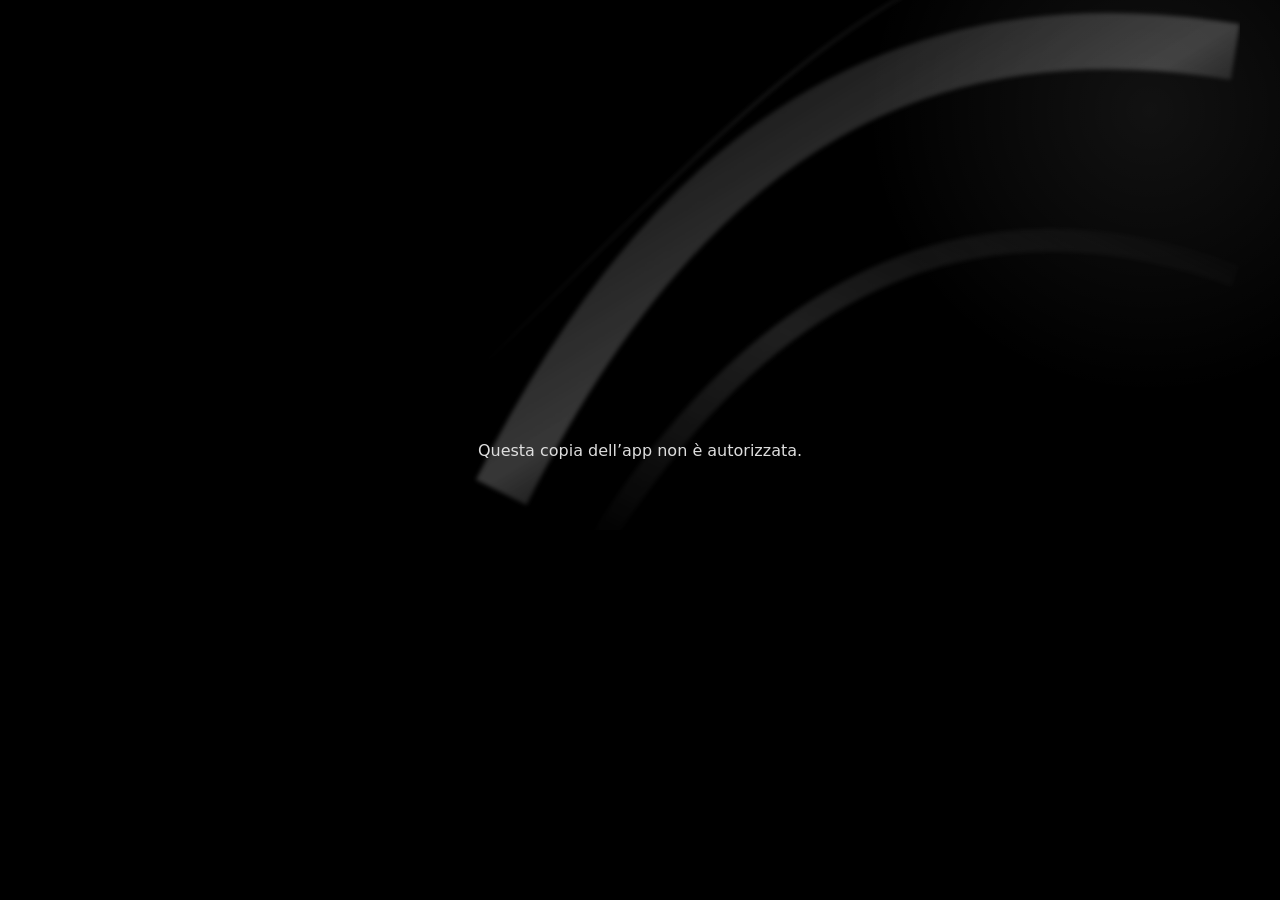
==== commit e0abfe61: "Protezione:" ====
--- a/index.html
+++ b/index.html
@@ -1,12 +1,16 @@
 <!doctype html>
 <html lang="it"><head><meta charset="UTF-8" />
 <meta name="viewport" content="width=device-width, initial-scale=1.0, viewport-fit=cover" />
-<meta name="theme-color" content="#000000" /><link rel="manifest" href="./manifest.webmanifest?v=nm-fotografi-v66" />
+<meta name="theme-color" content="#000000" /><link rel="manifest" href="./manifest.webmanifest?v=nm-fotografi-v73" />
 <meta name="apple-mobile-web-app-title" content="Mirenda 3.0" /><link rel="icon" type="image/png" href="./favicon.png" /><link rel="apple-touch-icon" sizes="180x180" href="./icon-180.png" />
 <meta name="apple-mobile-web-app-capable" content="yes" /><meta name="apple-mobile-web-app-status-bar-style" content="black" />
-<title>Nunzio Mirenda #Fotografi 3.0</title>  <script type="module" crossorigin src="/assets/main-B1f71X2w.js"></script>
-  <link rel="modulepreload" crossorigin href="/assets/preventivo-DSE_xe5g.js">
-  <link rel="stylesheet" crossorigin href="/assets/preventivo-BN5jqcRF.css">
-  <link rel="stylesheet" crossorigin href="/assets/main-Q-q_CuCv.css">
+<title>Nunzio Mirenda #Fotografi 3.0</title>  <script type="module" crossorigin src="/assets/main-BxHv7mHW.js"></script>
+  <link rel="modulepreload" crossorigin href="/assets/brand-BblcVkHf.js">
+  <link rel="modulepreload" crossorigin href="/assets/librerie-B4zQ2TGJ.js">
+  <link rel="modulepreload" crossorigin href="/assets/preventivo-C5-tqGx5.js">
+  <link rel="modulepreload" crossorigin href="/assets/videoGalleria-CSt07Z1v.js">
+  <link rel="stylesheet" crossorigin href="/assets/brand-s4m64xDM.css">
+  <link rel="stylesheet" crossorigin href="/assets/preventivo-CXu_sITa.css">
+  <link rel="stylesheet" crossorigin href="/assets/main-6wbNGmea.css">
 </head>
 <body><div id="root"></div></body></html>
--- a/assets/brand-s4m64xDM.css
+++ b/assets/brand-s4m64xDM.css
@@ -0,0 +1 @@
+:root{--bg:#0b0b0b;--card:#161616;--line:#2a2a2a;--red:#5a5a5a;--gold:#f0f0f0;--tx:#f2efe6;--mut:#9a958a;font-family:system-ui,-apple-system,Segoe UI,Roboto,sans-serif;color:var(--tx);background:var(--bg)}*{box-sizing:border-box}body{margin:0;background:var(--bg)}.top{background:#000}.app{max-width:720px;margin:0 auto;min-height:100vh;padding-bottom:84px}.top{position:sticky;top:0;z-index:5;background:#000;border-bottom:2px solid var(--gold);padding:12px 16px}.logo{color:var(--gold);font-size:20px;letter-spacing:.5px}.logo span{color:var(--red);font-weight:700}main{padding:12px}.card{background:var(--card);border:1px solid var(--line);border-radius:14px;padding:14px;margin-bottom:12px}h3{color:var(--gold);font-size:15px;margin:6px 0 10px;text-transform:uppercase;letter-spacing:.6px}.row{display:flex;gap:8px;align-items:center;margin-bottom:12px;flex-wrap:wrap}.row input{flex:1;min-width:110px}input,select,textarea{width:100%;background:#0e0e0e;color:var(--tx);border:1px solid var(--line);border-radius:10px;padding:11px;font-size:16px}input:focus,select:focus,textarea:focus{outline:none;border-color:var(--gold)}textarea{min-height:60px;resize:vertical}.campo{display:flex;flex-direction:column;gap:4px;margin-bottom:8px}.campo span{font-size:12px;color:var(--mut)}.grid2{display:grid;grid-template-columns:1fr 1fr;gap:0 10px}.grid3{display:grid;grid-template-columns:1fr 1fr 1fr;gap:0 8px}.coppia-ora{grid-column:1/-1;display:grid;grid-template-columns:1.4fr .8fr;gap:0 10px}.grid2 .campo:last-child:nth-child(odd){grid-column:1/-1}.btn{display:inline-flex;align-items:center;justify-content:center;gap:6px;background:#222;color:var(--tx);border:1px solid #3a3a3a;border-radius:10px;padding:11px 14px;font-size:15px;cursor:pointer;text-decoration:none;font-weight:600}.btn.sm{padding:7px 10px;font-size:13px}.btn.red{background:var(--red);border-color:var(--red);color:#fff}.btn.gold{background:var(--gold);border-color:var(--gold);color:#111}.btn.wa{background:#0f3d24;border-color:#1f7a47}.btn.danger{background:transparent;color:#ff6b6b;border-color:#5a1a1a}.btn.big{width:100%;padding:16px;font-size:18px}.btn:disabled{opacity:.4}.acts{display:flex;gap:8px;flex-wrap:wrap;margin:10px 0}.acts.sticky{position:sticky;bottom:76px;background:var(--bg);padding:8px 0}.ev .evhead{display:flex;justify-content:space-between;gap:10px;cursor:pointer}.ev small{display:block;color:var(--mut);font-size:12px;margin-top:3px;text-transform:capitalize}.right{text-align:right;display:flex;flex-direction:column;align-items:flex-end;gap:4px}.gold{color:var(--gold)}.red{color:#ff4d5e}.badge{font-size:11px;font-weight:700;padding:3px 8px;border-radius:20px;text-transform:uppercase;letter-spacing:.5px}.badge.p{border:1px solid var(--gold);color:var(--gold)}.badge.c{background:var(--red);color:#fff}.esempio{display:flex;justify-content:space-between;align-items:center;background:#1e1e1e;color:var(--gold);border-radius:8px;padding:4px 4px 4px 10px;margin-bottom:8px;font-size:13px}.pacchetti{display:grid;grid-template-columns:1fr 1fr;gap:8px}.pk{border:1px solid var(--line);border-radius:12px;padding:10px;display:flex;flex-direction:column;gap:3px;cursor:pointer}.pk input{display:none}.pk.on{border-color:var(--gold);background:#1c1c1c}.pk small{color:var(--mut);font-size:11px}.check{display:flex;align-items:center;gap:10px;padding:10px 0;border-bottom:1px solid var(--line)}.check input{width:22px;height:22px;accent-color:var(--red)}.poster-qta{border-bottom:1px solid var(--line)}.poster-qta>.check{border-bottom:0}.poster-qta .qta{display:flex;align-items:center;gap:10px;padding:0 0 10px 32px;font-size:14px;color:var(--mut)}.poster-qta .qta select{width:auto;min-width:72px;padding:6px 8px}.check span{flex:1}.check em{color:var(--gold);font-style:normal;font-size:14px}.check.locked{opacity:.75}.riga{display:flex;justify-content:space-between;gap:10px;padding:7px 0;border-bottom:1px dashed var(--line);font-size:14px}.riga small{color:var(--mut)}.riga.tot{font-size:17px;border:none;color:var(--gold)}.riga.ok{color:#7bd88f}.riga.click{cursor:pointer}.x{background:none;border:none;color:#ff6b6b;font-size:14px;margin-left:6px}.hint{color:var(--mut);font-size:13px}.warn{color:#ffb347;font-size:13px}.okmsg{color:#7bd88f;margin:8px 0 0;font-size:14px}.tabs{position:fixed;bottom:0;left:0;right:0;display:flex;background:#000;border-top:2px solid var(--gold);z-index:6;padding-bottom:env(safe-area-inset-bottom)}.tabs button{flex:1;background:none;border:none;color:var(--mut);padding:8px 2px;font-size:11px;display:flex;flex-direction:column;align-items:center;gap:2px}.tabs button span{font-size:20px}.tabs button.on{color:var(--gold)}.tabs button.on span{filter:drop-shadow(0 0 4px var(--red))}.modal{position:fixed;top:0;right:0;bottom:0;left:0;background:#000;z-index:10;display:flex;flex-direction:column}.modalbar{display:flex;gap:8px;align-items:center;padding:10px;border-bottom:1px solid var(--gold)}.modalbar b{flex:1;font-size:13px;overflow:hidden;text-overflow:ellipsis;white-space:nowrap}.modal .hint{text-align:center;margin:6px}.pdfpagine{flex:1;overflow:auto;background:#111;padding:8px 8px 24px}.pdfpagine figure{margin:0 0 14px}.pdfpagine figcaption{color:var(--gold);font-size:12px;margin:0 0 4px}.pdfpagine img{width:100%;height:auto;background:#fff;display:block}.clausole ol{padding-left:18px;font-size:13px;line-height:1.5;color:#ddd}.pkedit{border-bottom:1px solid var(--line);padding-bottom:8px;margin-bottom:10px}@media (max-width:380px){.grid3{grid-template-columns:1fr 1fr}}.toast{position:fixed;left:12px;right:12px;bottom:84px;z-index:20;padding:14px;border-radius:12px;font-weight:600;max-width:696px;margin:0 auto}.toast.ok{background:#1f5d36;color:#fff}.toast.err{background:var(--red);color:#fff}.confirm{border:1px solid var(--gold);border-radius:12px;padding:12px;margin-top:10px;background:#1c1c1c}details summary{list-style:none;margin-bottom:8px}details summary::-webkit-details-marker{display:none}.logoimg{display:block;height:44px;width:auto;margin:-4px 0}.cnt{display:inline-block;min-width:22px;padding:1px 7px;border-radius:12px;background:var(--red);color:#fff;font-size:12px;text-align:center;margin-left:6px;vertical-align:middle}.cnt.ok{background:#1f7a47}.prom{display:flex;justify-content:space-between;align-items:center;gap:10px;padding:10px 0;border-bottom:1px solid var(--line)}.prom small{display:block;color:var(--mut);font-size:12px;margin-top:3px;text-transform:capitalize}.prom .right{gap:6px}.click{cursor:pointer}.badge.ok{background:#1f7a47;color:#fff}.tabs button span{position:relative}.tabbadge{position:absolute;top:-4px;right:-12px;background:var(--red);color:#fff;font-style:normal;font-size:10px;font-weight:700;border-radius:10px;padding:0 5px;line-height:16px}.calhead{display:flex;justify-content:space-between;align-items:center;gap:8px;margin-bottom:10px}.calhead b{font-size:17px;color:var(--gold)}.calhead h3{margin:0}.cal{display:grid;grid-template-columns:repeat(7,1fr);gap:4px}.dow{text-align:center;color:var(--mut);font-size:12px;padding:4px 0}.day{aspect-ratio:1;background:#0e0e0e;border:1px solid var(--line);border-radius:8px;color:var(--tx);font-size:14px;display:flex;flex-direction:column;align-items:center;justify-content:center;padding:0;cursor:pointer}.day i{font-style:normal;font-size:11px;color:var(--gold);line-height:1}.day.has{border-color:var(--gold);background:#1c1c1c}.day.clash{border-color:#ff6b6b;background:#3a1010}.day.clash i{color:#ff6b6b;font-weight:700}.day.today{outline:2px solid var(--red)}.day.sel{background:var(--gold);color:#111}.day.sel i{color:#111}.warnbox{border-color:#ff6b6b;background:#2a0f0f}.warnbox b{color:#ffb3b3}.chart{display:flex;align-items:flex-end;gap:4px;height:150px;padding:8px 0;border-bottom:1px solid var(--line)}.bar{flex:1;display:flex;flex-direction:column;align-items:center;justify-content:flex-end;height:100%}.bar span{display:block;width:100%;background:linear-gradient(var(--gold),#6e6e6e);border-radius:4px 4px 0 0;min-height:1px}.bar small{font-size:10px;color:var(--mut);margin-top:3px}.bar em{font-style:normal;font-size:9px;color:var(--tx);margin-bottom:2px}.check.cons input[type=date]{width:auto;padding:6px 8px;font-size:14px}.ok-msg{color:#7bd88f;font-weight:600;margin:8px 0 0}.tabs button{font-size:10px}.blocco{min-height:100vh;display:flex;flex-direction:column;align-items:center;justify-content:center;gap:14px;padding:24px;text-align:center;background:#000}.blocco .logoimg{height:70px;margin-bottom:10px}.blocco h2{color:var(--gold);margin:0}.blocco p{margin:0}.blocco a.btn{text-decoration:none;display:inline-block}.licavviso{background:#1e1e1e;color:var(--gold);padding:10px 16px;font-size:14px;border-bottom:1px solid var(--line)}.licavviso a{color:var(--tx);font-weight:600}.licprova{display:flex;flex-wrap:wrap;align-items:center;gap:6px;justify-content:center;text-align:center;font-size:15px}.licprova .conto{font-variant-numeric:tabular-nums;color:var(--tx);font-size:17px}.licprova a{margin-left:6px}.day u{text-decoration:none;font-size:10px;color:silver;line-height:1}.day.gimp:not(.has){border-color:#6a6a6a}.occ{display:flex;gap:8px;margin:2px 0 12px}.occ button{flex:1;min-height:46px;border-radius:12px;border:1px solid var(--line);background:#141414;color:var(--tx);font-size:14px;padding:8px 4px}.occ button:disabled{opacity:.35}.occ button.on{background:var(--gold);color:#111;border-color:var(--gold);font-weight:650}.gimpegno{text-decoration:none;color:var(--tx);border-left:3px solid #9a9a9a;padding-left:8px}.gimpegno small{color:var(--mut)}.gcal .gcal-ok{margin-left:6px;font-size:11px;vertical-align:middle}.gcal select{width:100%}.gcal-ev{margin:-4px 4px 10px}.gimport ol{margin:8px 0 6px;padding-left:20px;line-height:1.5}.gimport ol li{margin:3px 0}.gimport details{margin:10px 0}.gimport summary{cursor:pointer;padding:4px 0}.gimport .btn.danger{margin-top:4px}.listino-tipi{display:flex;flex-wrap:wrap;gap:6px;margin:8px 0 10px}.listino-titolo{margin:6px 0}.pk-extra{margin-top:6px}.pk-flag{display:flex;flex-wrap:wrap;gap:14px;margin:4px 0}.promo-edit{border:1px dashed rgba(200,160,80,.5);border-radius:10px;padding:8px 10px;margin-top:6px}.promo-edit.on{border-style:solid;background:#c8a05014}.promo-stato{font-size:.8em;padding:1px 8px;border-radius:9px;background:#7f7f7f33;margin-left:6px}.promo-stato.on{background:#2e7d32;color:#fff}.grid3{display:grid;grid-template-columns:repeat(auto-fit,minmax(140px,1fr));gap:8px}.prezzo-vecchio{opacity:.6;font-weight:400;margin-right:4px}.promo-tag,.promo-firmato{display:block;font-style:normal;font-size:.75em;font-weight:600;color:#c0392b}.promo-firmato{color:inherit;opacity:.7;font-weight:400}.firmapad{position:fixed;top:0;right:0;bottom:0;left:0;z-index:30;background:#000;display:flex;flex-direction:column;gap:8px;padding:max(10px,env(safe-area-inset-top)) max(10px,env(safe-area-inset-right)) max(10px,env(safe-area-inset-bottom)) max(10px,env(safe-area-inset-left));overscroll-behavior:none;touch-action:none;user-select:none;-webkit-user-select:none}.firmabar{display:flex;align-items:center;gap:10px;border-bottom:1px solid var(--gold);padding-bottom:8px}.firmabar div{flex:1;display:flex;flex-direction:column}.firmabar b{color:var(--gold);text-transform:uppercase;letter-spacing:.6px;font-size:14px}.firmabar small{font-size:17px;font-weight:700}.firmaarea{flex:1;position:relative;background:#fff;border-radius:12px;min-height:140px;overflow:hidden}.firmaarea canvas{position:absolute;top:0;right:0;bottom:0;left:0;width:100%;height:100%;display:block;touch-action:none;cursor:crosshair;z-index:2}.firmalinea{position:absolute;left:6%;right:6%;bottom:24%;border-bottom:1.5px dashed #b9b2a0;z-index:1}.firmalinea span{position:absolute;left:0;bottom:4px;color:#b9b2a0;font-size:18px}.firmaph{position:absolute;top:0;right:0;bottom:0;left:0;margin:0;display:flex;align-items:center;justify-content:center;color:#c9c2b0;font-size:22px;z-index:1;pointer-events:none}.firmalegale{margin:0;font-size:13px;color:var(--tx);text-align:center}.firmaacts{display:flex;gap:10px}.firmaacts .btn{flex:1;padding:14px}@media (orientation:landscape) and (max-height:520px){.firmapad{gap:5px}.firmabar{padding-bottom:4px}.firmabar small{font-size:15px}.firmaacts .btn{padding:9px}.firmalegale{font-size:12px}}.firmaimg{background:#fff;border-radius:10px;padding:8px;display:flex;justify-content:center;margin-bottom:8px}.firmaimg img{max-width:100%;max-height:110px}.badge.firm{background:#1f7a47;color:#fff}.pk-album{border:1px solid var(--line);border-radius:12px;padding:10px 12px;margin:10px 0;background:#ffffff08}.pk-album.on{border-color:var(--gold);background:#c9a22714}.sw-riga{display:flex;align-items:center;justify-content:space-between;gap:12px;cursor:pointer;min-height:44px}.sw-riga span{display:flex;flex-direction:column;gap:2px}.sw-riga b{font-size:16px}.sw-riga small{color:var(--mut);font-size:13px}.sw-riga input{-moz-appearance:none;appearance:none;-webkit-appearance:none;flex:none;width:52px;height:30px;border-radius:15px;background:#3a3a3a;border:1px solid #666;position:relative;margin:0;cursor:pointer;transition:background .15s}.sw-riga input:after{content:"";position:absolute;top:3px;left:3px;width:24px;height:24px;border-radius:50%;background:#fff;transition:left .15s}.sw-riga input:checked{background:var(--gold)}.sw-riga input:checked:after{left:25px}.pk-album .grid2{margin-top:8px}select{-webkit-appearance:none;-moz-appearance:none;appearance:none;background-image:url("data:image/svg+xml,%3Csvg xmlns='http://www.w3.org/2000/svg' width='12' height='8'%3E%3Cpath d='M1 1l5 5 5-5' fill='none' stroke='%239a958a' stroke-width='2'/%3E%3C/svg%3E");background-repeat:no-repeat;background-position:right 12px center;padding-right:34px}.prezzi-pag{display:flex;flex-direction:column;gap:12px}.prezzi-pk{display:flex;flex-direction:column;gap:12px;min-width:0}.extra-card{min-width:0}.tipi-chips{display:flex;gap:8px;overflow-x:auto;-webkit-overflow-scrolling:touch;scrollbar-width:none;margin:0 -16px;padding:2px 16px 6px;scroll-snap-type:x proximity}.tipi-chips::-webkit-scrollbar{display:none}.chip{flex:none;min-height:44px;padding:0 16px;border-radius:22px;border:1px solid var(--line);background:var(--card);color:var(--tx);font-size:15px;white-space:nowrap;cursor:pointer;scroll-snap-align:start}.chip.on{background:var(--gold);border-color:var(--gold);color:#000;font-weight:700}.chips{display:flex;flex-wrap:wrap;gap:8px;margin-top:8px}.pk-titolo{margin:4px 0 0;font-size:14px;letter-spacing:.5px;text-transform:uppercase;color:var(--mut)}.pk-lista{display:flex;flex-direction:column;gap:10px}.pk-card{background:var(--card);border:1px solid var(--line);border-radius:14px;overflow:hidden}.pk-card.aperta,.pk-card.scelta{border-color:var(--gold)}.pk-card.scelta{box-shadow:0 0 0 2px var(--gold)}.pk-testa{all:unset;box-sizing:border-box;width:100%;display:flex;align-items:center;gap:12px;padding:14px;min-height:64px;cursor:pointer}.pk-nome{flex:1;min-width:0;display:flex;flex-direction:column;gap:3px}.pk-nome b{font-size:17px}.pk-nome small{color:var(--mut);font-size:13px;white-space:nowrap;overflow:hidden;text-overflow:ellipsis}.pk-prezzo{display:flex;flex-direction:column;align-items:flex-end;gap:2px;flex:none}.pk-prezzo b{font-size:17px;color:var(--gold)}.pk-prezzo s{color:var(--mut);font-size:13px}.pk-prezzo b.promo{color:#7bd88f}.pk-prezzo small{font-size:12px;color:var(--mut)}.chev{flex:none;color:var(--mut);font-size:16px;width:16px;text-align:center}.pk-corpo{padding:12px 14px 14px;display:flex;flex-direction:column;gap:10px;border-top:1px solid var(--line)}.pk-piano{display:flex;flex-direction:column;gap:8px}.pk-rate-riga{display:flex;flex-direction:column;gap:4px;padding-bottom:8px;border-bottom:1px dashed var(--line)}.pk-servizi b{font-size:14px}.pk-fondo{display:flex;justify-content:flex-end}.promo-edit{border:1px solid var(--line);border-radius:12px;padding:0 12px}.promo-edit.on{border-color:#7bd88f}.promo-testa{all:unset;box-sizing:border-box;width:100%;display:flex;align-items:center;gap:10px;min-height:48px;cursor:pointer}.promo-testa b{flex:1}.promo-stato.no{color:var(--mut);font-size:13px}.promo-edit .grid3{padding-bottom:10px}.nuovo-pk{min-height:50px;border-style:dashed;width:100%}.extra-card h4{margin:14px 0 4px;font-size:13px;color:var(--mut);text-transform:uppercase;letter-spacing:.5px}.extra-riga{display:flex;align-items:flex-start;justify-content:space-between;gap:8px 12px;min-height:52px;border-bottom:1px solid var(--line);flex-wrap:wrap}.compreso{display:flex;align-items:flex-start;gap:6px;font-size:13px;color:var(--mut);line-height:1.25;flex:1 1 100%;max-width:100%;justify-content:flex-end}.compreso span{white-space:normal}.compreso.on{color:#e7c27a}.compreso input{width:16px;height:16px;margin-top:1px;accent-color:#e7c27a;flex:none}.compreso-box{flex:0 1 auto;max-width:100%;align-self:center}.compreso-box.aperta{flex:1 1 100%;align-self:stretch}.compreso-testa{display:inline-flex;align-items:center;gap:8px;max-width:100%;min-height:36px;padding:0 10px;border-radius:10px;border:1px solid var(--line);background:transparent;color:var(--mut);font-size:13px;text-align:left}.compreso-box.aperta .compreso-testa{display:flex;width:100%}.compreso-box.on .compreso-testa{border-color:#e7c27a;color:#e7c27a}.compreso-testa .segno{width:16px;height:16px;border:1.5px solid currentColor;border-radius:4px;display:inline-flex;align-items:center;justify-content:center;font-size:11px;line-height:1;flex:none}.compreso-box.on .segno{background:#e7c27a;color:#111;border-color:#e7c27a}.compreso-testa span{white-space:normal;line-height:1.2}.compreso-testa i{margin-left:auto;font-style:normal;flex:none}.compreso-lista{display:flex;flex-direction:column;gap:2px;width:100%;margin-top:6px;padding:4px 8px;border:1px solid var(--line);border-radius:10px}.compreso-voce{display:flex;align-items:flex-start;gap:8px;min-height:40px;padding:8px 2px;font-size:14px}.compreso-voce input{width:18px;height:18px;margin-top:1px;accent-color:#e7c27a;flex:none}.compreso-voce span{white-space:normal;line-height:1.25}.compreso-voce.on{color:#e7c27a}.pk-corpo .compreso{grid-column:1/-1;justify-content:flex-start}.extra-gruppo .extra-riga:last-child{border-bottom:0}.extra-riga>span:first-child{flex:1;font-size:15px}.extra-val{display:flex;align-items:center;gap:6px;flex:1 1 180px;flex-wrap:wrap;justify-content:flex-end;max-width:100%}.extra-val i{font-style:normal;color:var(--mut)}.extra-val input{width:96px;text-align:right;padding:10px}.extra-custom{display:flex;align-items:center;gap:8px;min-height:48px;border-top:1px dashed var(--line);padding:6px 0;flex-wrap:wrap}.extra-custom>input{flex:1;min-width:0}.extra-custom>textarea{flex:1 1 100%;min-height:72px;background:#111;color:var(--tx);border:1px solid #3a3a3a;border-radius:8px;padding:8px}.extra-nuovo{display:flex;flex-wrap:wrap;gap:8px;align-items:center;margin-top:12px}.extra-nuovo>input,.extra-nuovo>select{flex:1 1 140px;min-width:0}@media (max-width:560px){.extra-card h4{margin:8px 0 0}.extra-riga{display:grid;grid-template-columns:minmax(0,1fr) auto;gap:4px 8px;min-height:0;padding:6px 0;align-items:center}.extra-val{flex:none;justify-content:flex-end}.extra-val input{width:74px;padding:7px 8px}.compreso-box{grid-column:1 / -1;align-self:start;justify-self:start}.compreso-box.aperta{justify-self:stretch}.compreso-testa{min-height:32px;padding:0 8px;width:auto}.compreso-box.aperta .compreso-testa{width:100%}.compreso-voce{min-height:0;padding:4px 2px}.extra-custom{display:grid;grid-template-columns:minmax(0,1fr) auto;gap:6px;min-height:0;padding:6px 0;align-items:center}.extra-custom>input{grid-column:1 / -1}.extra-custom>.btn{justify-self:end}.extra-custom .compreso-box{grid-column:1 / -1}.extra-nuovo{gap:6px;margin-top:8px}}.info-btn{all:unset;cursor:pointer;color:var(--mut);padding:0 6px;font-size:16px}.info-txt{margin:4px 0}.sez-titolo{margin:18px 2px 6px;font-size:15px}.btn.ghost{background:transparent;border:1px solid var(--line);color:var(--mut);align-self:center}.sw-riga input:checked{background:#2e9d5b;border-color:#2e9d5b}.extra-val input::-webkit-outer-spin-button,.extra-val input::-webkit-inner-spin-button,.pk-corpo input::-webkit-outer-spin-button,.pk-corpo input::-webkit-inner-spin-button{-webkit-appearance:none;margin:0}.extra-val input,.pk-corpo input[type=number]{-moz-appearance:textfield;-webkit-appearance:textfield;appearance:textfield}.v-impagina>.imp-pagina{grid-column:1/-1}.imp-pagina label.hint input,.imp-pagina label.hint select,.imp-pagina .imp-cerca{display:block;width:100%;margin:6px 0;background:#111;color:var(--tx);border:1px solid #3a3a3a;border-radius:8px;padding:8px;box-sizing:border-box}.imp-editor{display:flex;gap:16px;align-items:flex-start}.imp-lavoro{flex:1;min-width:0;display:flex;justify-content:center;align-items:flex-start}.imp-pannello{width:340px;flex:0 0 340px;position:sticky;top:8px;max-height:calc(100dvh - 24px);overflow:auto}.imp-editor .imp-stage{overflow:hidden;background:transparent;border:0}@media (max-width:860px){.imp-editor{flex-direction:column}.imp-pannello{width:auto;flex:1 1 auto;position:static;max-height:none}}.imp-tools{display:flex;flex-wrap:wrap;gap:8px;margin:10px 0}.imp-sfoglia{position:relative}.imp-stage{width:100%;overflow:auto;border-radius:12px;background:#1a1a1a;border:1px solid #3a3a3a;touch-action:none}.imp-safe{position:absolute;border:3px dashed #c6a15b;pointer-events:none;z-index:40;box-sizing:border-box}.imp-num{position:absolute;left:0;right:0;bottom:2%;text-align:center;z-index:41;pointer-events:none;color:#111}.imp-colore{display:flex;align-items:center;gap:6px}.imp-tono{width:28px;height:28px;border-radius:50%;border:1px solid #666;padding:0}.imp-freccia{position:absolute;top:50%;transform:translateY(-50%);z-index:6;width:44px;height:72px;border:0;border-radius:12px;background:#0000008c;color:#fff;font-size:32px;line-height:1;cursor:pointer}.imp-freccia.sx{left:8px}.imp-freccia.dx{right:8px}.imp-freccia:disabled{opacity:.28}.imp-dissolvi{animation:impFade .55s ease}@keyframes impFade{0%{opacity:0}to{opacity:1}}.imp-tela{transform-origin:top left;position:relative}.imp-sfondo{position:absolute;top:0;right:0;bottom:0;left:0;width:100%;height:100%;object-fit:cover;pointer-events:none;z-index:0}.imp-el{position:absolute;box-sizing:border-box;overflow:hidden;cursor:grab;background:#f3f3f3}.imp-el.on{outline:4px solid #c6a15b;outline-offset:-4px}.imp-el img{position:absolute;pointer-events:none;max-width:none}.imp-vuota,.imp-testo{display:flex;align-items:center;justify-content:center;width:100%;height:100%;color:#666}.imp-testo{white-space:nowrap}.imp-resize{position:absolute;right:0;bottom:0;width:28px;height:28px;background:#c6a15b;cursor:nwse-resize;z-index:5}.imp-scheda{margin-top:10px}.imp-griglia{display:grid;grid-template-columns:repeat(auto-fill,minmax(150px,1fr));gap:10px}.imp-card{padding:8px;text-align:left}.imp-card.sel{outline:2px solid var(--gold)}.imp-mini-btn{background:transparent;color:inherit;border:0;width:100%;cursor:pointer;text-align:left}.imp-mini-box{height:120px;display:flex;align-items:center;justify-content:center;background:#111;border-radius:8px;overflow:hidden}.imp-mini{position:relative;max-height:110px;max-width:100%}.imp-mini i,.imp-mini em{position:absolute;overflow:hidden}.imp-mini i img{width:100%;height:100%;object-fit:cover;display:block}.imp-mini em{font-size:7px;line-height:1}.imp-voce{display:flex;flex-direction:column;align-items:flex-start;width:100%;margin-top:8px;cursor:pointer;color:inherit}.imp-voce small,.imp-card small{color:var(--mut);display:block}.st{position:fixed;top:0;right:0;bottom:0;left:0;z-index:900;display:grid;background:#2a2a2a;color:#eee;font-size:13px;grid-template-columns:210px minmax(0,1fr) 172px;grid-template-rows:auto auto minmax(0,1fr) auto;grid-template-areas:"top top top" "ctx ctx ctx" "sx tela dx" "giu giu giu";padding:env(safe-area-inset-top) env(safe-area-inset-right) 0 env(safe-area-inset-left);user-select:none;-webkit-user-select:none}.st button{font:inherit}.st-b{background:#474747;color:#f0f0f0;border:1px solid #5c5c5c;border-radius:6px;padding:6px 10px;min-height:32px;cursor:pointer;white-space:nowrap;line-height:1.1}.st-b:hover:not(:disabled){background:#555}.st-b:disabled{opacity:.4;cursor:default}.st-b.on{background:#d9d9d9;color:#111;border-color:#d9d9d9}.st-b.gold{background:#e8e8e8;color:#111;border-color:#e8e8e8;font-weight:600}.st-b.danger,.st-tendina .danger{color:#ff8a80}.st-top{grid-area:top;display:flex;align-items:center;gap:8px;padding:8px 10px;background:#1d1d1d;border-bottom:1px solid #111;flex-wrap:wrap}.st-titolo{display:flex;flex-direction:column;min-width:0;max-width:340px;margin:0 6px}.st-titolo b{white-space:nowrap;overflow:hidden;text-overflow:ellipsis}.st-titolo small{color:#a8a8a8;font-size:11px;white-space:nowrap;overflow:hidden;text-overflow:ellipsis}.st-gruppo{display:flex;gap:2px}.st-gruppo .st-b{border-radius:0}.st-gruppo .st-b:first-child{border-radius:6px 0 0 6px}.st-gruppo .st-b:last-child{border-radius:0 6px 6px 0}.st-zoom{min-width:56px}.st-spazio{flex:1}.st-occ{color:#ddd;font-size:12px;max-width:260px;overflow:hidden;text-overflow:ellipsis;white-space:nowrap}.st-menu{position:relative}.st-tendina{position:absolute;top:calc(100% + 4px);left:0;min-width:250px;background:#303030;border:1px solid #555;border-radius:8px;box-shadow:0 12px 30px #00000080;padding:6px;z-index:20;display:flex;flex-direction:column;gap:2px}.st-menu.dx .st-tendina{left:auto;right:0}.st-tendina button,.st-tendina a{background:transparent;border:0;color:#eee;text-align:left;padding:9px 10px;border-radius:6px;cursor:pointer;font-size:13px;word-break:break-all}.st-tendina button:hover:not(:disabled){background:#454545}.st-tendina button:disabled{opacity:.4}.st-tendina label{display:flex;flex-direction:column;gap:4px;padding:6px 10px;color:#bbb;font-size:12px}.st-tendina input{background:#1b1b1b;color:#eee;border:1px solid #555;border-radius:6px;padding:7px}.st-ctx{grid-area:ctx;display:flex;align-items:center;gap:6px;padding:6px 10px;background:#353535;border-bottom:1px solid #1e1e1e;overflow-x:auto;scrollbar-width:thin;min-height:46px}.st-ctx>*{flex:none}.st-tit{color:#fff;margin-right:4px}.st-mut{color:#a5a5a5;font-size:12px}.st-sep{width:1px;height:24px;background:#555;margin:0 4px}.st-seg{display:inline-flex;background:#232323;border:1px solid #4e4e4e;border-radius:7px;padding:2px;gap:2px}.st-seg button{background:transparent;border:0;color:#cfcfcf;padding:5px 9px;border-radius:5px;cursor:pointer;white-space:nowrap;min-height:28px}.st-seg button.on{background:#d9d9d9;color:#111}.st-largo{display:flex;width:100%}.st-largo button{flex:1;padding:5px 2px}.st-colore{display:inline-flex;width:30px;height:30px;border-radius:50%;overflow:hidden;border:1px solid #777;cursor:pointer}.st-colore input{width:44px;height:44px;margin:-7px;border:0;padding:0;background:none;cursor:pointer}.st-range{display:inline-flex;align-items:center;gap:6px;color:#ccc;font-size:12px}.st-range input{width:110px}.st-testo{background:#1b1b1b;color:#eee;border:1px solid #555;border-radius:6px;padding:6px 8px;width:200px}.st-sel{background:#1b1b1b;color:#eee;border:1px solid #555;border-radius:6px;padding:6px;max-width:100%}.st-pan{background:#383838;display:flex;flex-direction:column;min-height:0;overflow:hidden}.st-riga{display:flex;align-items:center;gap:8px;padding:7px 8px;flex-wrap:wrap}.st-riga>b{font-size:12px;text-transform:uppercase;letter-spacing:.06em;color:#ddd}.st-modelli{grid-area:sx;border-right:1px solid #1e1e1e;gap:6px;padding-bottom:6px}.st-modelli>.st-seg,.st-modelli>.st-chips,.st-modelli>.st-sel{margin:0 8px}.st-chips{display:flex;flex-wrap:wrap;gap:3px;align-items:center}.st-chips button{background:#2a2a2a;border:1px solid #4e4e4e;color:#ddd;border-radius:5px;min-width:28px;height:26px;padding:0 6px;cursor:pointer}.st-chips button.on{background:#d9d9d9;color:#111}.st-griglia{overflow-y:auto;display:grid;grid-template-columns:repeat(auto-fill,minmax(84px,1fr));gap:8px;padding:4px 8px 10px;align-content:start;flex:1;min-height:0}.st-lay{background:#2d2d2d;border:1px solid #474747;border-radius:6px;padding:6px 4px 4px;display:flex;flex-direction:column;align-items:center;gap:4px;cursor:pointer;color:#bbb}.st-lay:hover{border-color:#bbb}.st-lay small{font-size:10px;line-height:1.1;max-width:100%;overflow:hidden;text-overflow:ellipsis;white-space:nowrap}.st-fogli{grid-area:dx;border-left:1px solid #1e1e1e}.st-icone{display:flex;gap:3px;padding:0 8px 6px}.st-icone .st-b{padding:4px 0;flex:1;min-height:28px}.st-lista{overflow-y:auto;flex:1;min-height:0;padding:2px 8px 10px;display:flex;flex-direction:column;gap:8px}.st-foglio{background:transparent;border:2px solid transparent;border-radius:6px;padding:4px;display:flex;flex-direction:column;align-items:center;gap:3px;cursor:pointer;color:#ccc}.st-foglio.on{border-color:#3d8bfd;background:#2f3b4d}.st-foglio small{font-size:10.5px}.st-centro{grid-area:tela;position:relative;display:flex;flex-direction:column;min-width:0;min-height:0;background:#4b4b4b}.st-lavoro{flex:1;min-height:0;overflow:auto;display:grid;place-items:center;padding:12px;touch-action:pan-x pan-y}.st-stage{position:relative;overflow:hidden;box-shadow:0 6px 24px #00000073;flex:none;touch-action:none}.st-stage .imp-tela{position:absolute;left:0;top:0}.st-sotto{display:flex;align-items:center;justify-content:center;gap:10px;padding:5px;background:#3c3c3c;border-top:1px solid #2a2a2a;font-size:12px;color:#ccc}.st-sotto .st-b{min-height:28px;padding:2px 14px;font-size:18px}.st-toast{position:absolute;left:50%;bottom:48px;transform:translate(-50%);background:#141414f0;color:#eee;padding:9px 14px;border-radius:8px;max-width:min(560px,90%);font-size:13px;z-index:30;margin:0;box-shadow:0 6px 20px #00000080;pointer-events:none}.st-toast.err{color:#ffb4a8;border:1px solid #8a2b22}.st-fondo{position:absolute;overflow:hidden;z-index:0}.st-fondo img{position:absolute;top:0;right:0;bottom:0;left:0;width:100%;height:100%;object-fit:cover;pointer-events:none}.st-deco{background:transparent}.st-vuota{position:absolute;top:0;right:0;bottom:0;left:0;display:flex;align-items:center;justify-content:center;color:#8a8a8a;font-weight:300}.st-resize{position:absolute;right:0;bottom:0;background:#3d8bfd;cursor:nwse-resize;z-index:5}.st .imp-el.on{outline:none}.st .imp-el.on:after{content:"";position:absolute;top:0;right:0;bottom:0;left:0;border:calc(2.5px / var(--k,1)) solid #3d8bfd;pointer-events:none}.st-modelli.largo .st-griglia{grid-template-columns:1fr}.st-num{position:absolute;text-align:center;z-index:301;pointer-events:none;font-family:Georgia,serif}.st-abb{position:absolute;background:#dc282838;pointer-events:none;z-index:400}.st-taglio{position:absolute;border:1px dashed rgba(220,30,30,.9);pointer-events:none;z-index:401;box-sizing:border-box}.st-sicuro{position:absolute;border:1px dashed rgba(40,140,255,.75);pointer-events:none;z-index:401;box-sizing:border-box}.st-piega{position:absolute;background:#0000008c;pointer-events:none;z-index:402;box-shadow:0 0 0 1px #ffffff59}.st-dorso{position:absolute;background:repeating-linear-gradient(90deg,#ffaa0024 0,#ffaa0024 6px,#ffaa000f 6px,#ffaa000f 12px);pointer-events:none;z-index:399}.st-etich{position:absolute;text-align:center;color:#c82828d9;font-weight:600;pointer-events:none;z-index:403;font-family:system-ui,sans-serif;letter-spacing:.08em;text-transform:uppercase}.st-mini-bg{position:absolute;top:0;right:0;bottom:0;left:0;width:100%;height:100%;object-fit:cover}.st-mini-fondo{position:absolute;overflow:hidden}.st-mini-fondo img{position:absolute;top:0;right:0;bottom:0;left:0;width:100%;height:100%;object-fit:cover}.imp-mini u{position:absolute;top:0;bottom:0;width:1px;background:#00000059;text-decoration:none}.st-tabs{display:none}.st-foto{grid-area:giu;border-top:1px solid #1e1e1e;background:#333}.st-foto .st-riga{padding:6px 10px;border-bottom:1px solid #2a2a2a}.st-guida{margin:4px 10px 0}.st-strip{display:flex;gap:10px;overflow-x:auto;padding:8px 10px 12px;min-height:100px;align-items:center;scrollbar-width:thin;touch-action:pan-x}.st-th{position:relative;flex:none;height:84px;min-width:56px;padding:0;border:2px solid transparent;border-radius:4px;background:#222;cursor:grab;touch-action:pan-x;-webkit-touch-callout:none}.st-th img{height:80px;width:auto;max-width:130px;display:block;border-radius:2px;pointer-events:none}.st-th>span{display:block;width:60px;height:80px;background:#444}.st-th.sel{border-color:#3d8bfd}.st-th.usata img{opacity:.72}.st-th em{position:absolute;right:-5px;bottom:-5px;background:#2fb344;color:#fff;font-style:normal;font-size:10px;font-weight:700;min-width:18px;height:18px;border-radius:9px;display:grid;place-items:center;border:2px solid #333}.st-fantasma{position:fixed;width:90px;height:auto;transform:translate(-50%,-60%);opacity:.85;pointer-events:none;z-index:1000;box-shadow:0 8px 24px #0009;border:2px solid #fff}.st-anteprima{position:fixed;top:0;right:0;bottom:0;left:0;z-index:950;background:#0a0a0af5;display:flex;flex-direction:column}.st-ante-barra{display:flex;justify-content:space-between;align-items:center;padding:10px 14px;color:#ddd}.st-ante-libro{flex:1;display:flex;align-items:center;justify-content:center;gap:10px;min-height:0}.st-ante-foglio{box-shadow:0 20px 60px #000000b3}.st-freccia{font-size:26px;min-height:64px;padding:0 12px}@media (max-width:900px){.st{grid-template-columns:1fr;grid-template-rows:auto auto minmax(38vh,1fr) auto minmax(0,auto);grid-template-areas:"top" "ctx" "tela" "tabs" "pan";font-size:13px}.st-top{gap:5px;padding:6px;flex-wrap:nowrap;overflow-x:auto;scrollbar-width:none}.st-titolo{max-width:46vw;flex:0 0 auto}.st-titolo small{font-size:10px}.st-top .st-spazio{display:none}.st-foto .st-riga{flex-wrap:nowrap;overflow-x:auto;scrollbar-width:none}.st-foto .st-riga>*{flex:none}.st-toast{bottom:44px;font-size:12px;padding:6px 10px}.st-lbl{display:none}.st-tabs{grid-area:tabs;display:flex;background:#1d1d1d;border-top:1px solid #111}.st-tabs button{flex:1;background:transparent;border:0;color:#aaa;padding:10px 0;font-size:13px;border-bottom:2px solid transparent}.st-tabs button.on{color:#fff;border-bottom-color:#3d8bfd}.st-pan{grid-area:pan;display:none;max-height:36vh;border:0}.st-pan.on{display:flex}.st-foto{max-height:none}.st-lista{flex-direction:row;overflow-x:auto;overflow-y:hidden}.st-foglio{flex:none}.st-griglia{grid-template-columns:repeat(auto-fill,minmax(92px,1fr))}.st-menu .st-tendina{position:fixed;left:8px;right:8px;top:auto;bottom:calc(8px + env(safe-area-inset-bottom));max-height:70vh;overflow:auto}.st-menu.dx .st-tendina{left:8px;right:8px}.st-b{min-height:36px}.st-foto,.st-pan.st-modelli,.st-pan.st-fogli{padding-bottom:env(safe-area-inset-bottom)}}.imp-mio{display:inline-flex;align-items:center;gap:6px;background:#1c1c1c;border:1px solid #3a3a3a;border-radius:14px;padding:3px 4px 3px 10px;font-size:13px}.imp-mio button{background:transparent;border:0;color:var(--mut);cursor:pointer}.st-giro{position:absolute;overflow:visible;pointer-events:none}.st-giro img{position:absolute;max-width:none;pointer-events:none}.st .imp-el.meta:after{content:"";position:absolute;top:0;right:0;bottom:0;left:0;border:calc(4px / var(--k,1)) solid #2fb344;background:#2fb3442e;pointer-events:none}.st .imp-el.via{opacity:.45}.st-aiuto{position:absolute;background:#ff2fb3;pointer-events:none;z-index:420}.st-presa{position:absolute;left:0;top:0;background:#3d8bfd;color:#fff;cursor:move;z-index:6;display:grid;place-items:center;font-style:normal;line-height:1}.st-foglio.preso{opacity:.4}.st-foglio.prima{box-shadow:0 -4px #3d8bfd}.st-foglio.dopo{box-shadow:0 4px #3d8bfd}.st-foglio{touch-action:pan-y;-webkit-touch-callout:none}.st-num-in{width:42px;background:#1b1b1b;color:#eee;border:1px solid #555;border-radius:5px;padding:4px;text-align:right}.st-range output{min-width:38px;color:#ddd;font-variant-numeric:tabular-nums}@media (max-width:900px){.st-foglio.prima{box-shadow:-4px 0 #3d8bfd}.st-foglio.dopo{box-shadow:4px 0 #3d8bfd}.st-foglio{touch-action:pan-x}}.st-foglio img,.st-foglio *{-webkit-user-drag:none;user-select:none;-webkit-user-select:none}@media (min-width:900px){.st-ctx{flex-wrap:wrap;overflow-x:visible;row-gap:4px}}.st-primo{background:#3d8bfd!important;border-color:#3d8bfd!important;color:#fff!important;font-weight:600}.st-chip{background:#474747;color:#f0f0f0;border:1px solid #5c5c5c;border-radius:14px;padding:4px 10px;cursor:pointer;font-size:12px}.st-chip:hover{background:#5a5a5a}.st-controllo{align-items:center;justify-content:center;background:#0a0a0ab3}.st-dialogo{background:#2e2e2e;color:#eee;border:1px solid #555;border-radius:10px;padding:16px 18px;max-width:min(560px,94vw);display:flex;flex-direction:column;gap:12px;box-shadow:0 12px 40px #0009}.st-dialogo>b{font-size:16px}.st-ctl{display:flex;flex-direction:column;gap:6px}.st-ctl small{color:#aaa}.st-dialogo-bottoni{display:flex;flex-wrap:wrap;gap:8px;justify-content:flex-end}.sp{position:fixed;top:0;right:0;bottom:0;left:0;z-index:940;background:#3a3a3a;color:#eee;display:flex;flex-direction:column;font-size:13px}.sp>*{flex:none}.sp>.sp-centro{flex:1 1 0;min-height:0}.sp-centro>*{flex:none}.sp input.st-num-in{width:56px}.sp>.sp-storia{flex:0 0 34vh;min-height:150px}.sp select,.sp input{width:auto;margin:0}.sp-top{display:flex;align-items:center;gap:8px;padding:8px 12px;background:#2b2b2b;border-bottom:1px solid #1e1e1e}.sp-tit{font-size:15px}.sp-info{color:#bbb}.sp-opz{display:flex;flex-wrap:wrap;align-items:center;gap:6px 8px;padding:6px 12px;background:#353535;border-bottom:1px solid #1e1e1e}.sp-l{color:#bbb;font-size:12px;display:inline-flex;align-items:center;gap:6px}.sp-nota{margin:4px 12px;color:#e8c46a;font-size:12px}.sp-fogli{display:flex;gap:8px;overflow-x:auto;padding:8px 12px;background:#555;scrollbar-width:thin}.sp-f{flex:none;background:transparent;border:2px solid transparent;border-radius:4px;padding:2px;cursor:pointer;display:flex;flex-direction:column;align-items:center;gap:2px;color:#ddd}.sp-f.on{border-color:#3d8bfd;background:#2d2d2d}.sp-f.nuovo{margin-left:10px;box-shadow:-6px 0 0 -4px #e8c46a}.sp-f small{font-size:10px}.sp-centro{display:flex;flex-direction:column;align-items:center;justify-content:center;gap:8px;padding:8px;background:#9a9a9a;min-height:0;overflow:hidden}.sp-alt{display:flex;gap:6px;align-items:center;overflow-x:auto;max-width:100%;padding:4px;scrollbar-width:thin}.sp-alt .sp-l{color:#222;font-weight:600;white-space:nowrap}.sp-a{flex:none;background:#fff;border:2px solid transparent;border-radius:3px;padding:1px;cursor:pointer}.sp-a.on{border-color:#3d8bfd}.sp-giostra{display:flex;align-items:center;gap:22px;justify-content:center}.sp-lato{background:transparent;border:0;cursor:pointer;opacity:.85;padding:0}.sp-lato:disabled{opacity:.25;cursor:default}.sp-grande{box-shadow:0 6px 24px #00000059}.sp-nav{display:flex;align-items:center;gap:10px;color:#111}.sp-storia{overflow:auto;background:#2b2b2b;padding:8px 12px;display:flex;flex-direction:column;gap:8px}.sp-cap{background:#333;border:1px solid #444;border-radius:8px;padding:6px 8px}.sp-cap-testa{display:flex;align-items:center;gap:8px;margin-bottom:4px}.sp-cap-testa input{background:#222;border:1px solid #555;color:#eee;border-radius:5px;padding:3px 6px;min-width:0;flex:0 1 280px;font-weight:600}.sp-cap-testa small{color:#aaa}.sp-cap-foto{display:flex;flex-wrap:wrap;gap:4px 0;align-items:center}.sp-pz{display:inline-flex;align-items:center}.sp-taglio{width:16px;height:46px;background:transparent;border:0;color:transparent;cursor:pointer;padding:0;font-size:12px}.sp-taglio:hover,.sp-taglio:focus-visible{color:#e8c46a;background:#444}.sp-th{position:relative;width:62px;height:62px;background:#222;border:2px solid transparent;border-radius:4px;padding:0;overflow:hidden;cursor:pointer}.sp-th img{width:100%;height:100%;object-fit:cover;display:block}.sp-th i{display:block;width:100%;height:100%;background:#444}.sp-th small{position:absolute;left:0;right:0;bottom:0;background:#0009;color:#fff;font-size:9px;text-align:center}.sp-th:hover{border-color:#d33}.sp-th.fuori{opacity:.45;border-color:#d33}.sp-fuori{border-style:dashed}@media (max-width:900px){.sp{overflow-y:auto}.sp>.sp-storia{flex:none;min-height:0;overflow:visible}.sp-opz{flex-wrap:nowrap;overflow-x:auto}.sp-centro{overflow:visible}.sp>.sp-centro{flex:none}.sp-taglio{color:#777;width:18px}.sp-th{width:54px;height:54px}}.st-modelli>.st-scroll{flex:1 1 0;min-height:0;overflow-y:auto;-webkit-overflow-scrolling:touch}.st-scroll .st-griglia{overflow:visible;flex:none}.st-sugg{margin:0 6px 4px;background:#2c3038;border:1px solid #3d4a5e;border-radius:8px;padding-bottom:6px}.st-sugg>.st-riga{padding:5px 6px}.st-sugg>p{margin:0 8px;font-size:11px;line-height:1.35}.st-sugg-lista{display:flex;gap:6px;overflow-x:auto;padding:2px 6px 4px;-webkit-overflow-scrolling:touch}.st-sug{flex:none;max-width:140px}.st-sug.primo{border-color:#3d8bfd}.st-lib-testa{padding:4px 8px}.st-lib-testa .st-seg button{padding:3px 7px;font-size:11px}.st-lay-c{position:relative;display:flex;flex-direction:column}.st-lay-c>.st-lay{flex:1}.st-lay-c.pref>.st-lay{border-color:#c9a227}.st-lay-az{position:absolute;top:3px;right:3px;display:flex;gap:3px;opacity:0;transition:opacity .12s}.st-lay-c:hover .st-lay-az,.st-lay-c.pref .st-lay-az,.st-lay-az:focus-within{opacity:1}.st-lay-az button{width:22px;height:22px;padding:0;border-radius:50%;border:1px solid #555;background:#1b1b1bd9;color:#ccc;font-size:12px;line-height:20px;cursor:pointer}.st-lay-az .st-stella.on{color:#f2c94c;border-color:#c9a227}.st-lay-az .st-scarta:hover{color:#ff8a8a}.st-altri{grid-column:1/-1;justify-self:center}.st-th .st-spunta{position:absolute;top:3px;left:3px;width:22px;height:22px;border-radius:50%;border:1.5px solid #fff;background:#0007;color:transparent;font-size:13px;line-height:19px;text-align:center;cursor:pointer;z-index:2}.st-th .st-spunta.on{background:#3d8bfd;border-color:#3d8bfd;color:#fff}.st-th.spuntata{border-color:#3d8bfd;box-shadow:0 0 0 1px #3d8bfd}.st-spuntate{display:flex;align-items:center;gap:8px;flex-wrap:wrap;padding:2px 8px 6px;font-size:12px;color:#cfe0ff}@media (hover:none){.st-lay-az{opacity:.85}.st-lay-az button{width:26px;height:26px;line-height:24px}}@media (max-width:899px){.st-th .st-spunta{width:26px;height:26px;line-height:23px}.st-spuntate{flex-wrap:nowrap;overflow-x:auto}.st-spuntate>*{flex:none}.st-sug{max-width:130px}}.st-sugg-altri{display:none}@media (min-width:900px){.st-sugg-lista{flex-direction:column;overflow:visible;align-items:stretch;gap:6px}.st-sug{max-width:none}.st-sugg-lista:not(.tutti)>.st-sug:nth-child(n+5){display:none}.st-sugg-altri{display:block;margin:2px auto 0;min-height:0;padding:3px 10px;font-size:11px}}@media (max-width:899px){.st-pan.st-modelli{overflow-y:auto;-webkit-overflow-scrolling:touch;max-height:40vh}.st-pan.st-modelli>*{flex:none}.st-modelli>.st-scroll{overflow:visible}}.st .imp-el{touch-action:none;-webkit-user-select:none;user-select:none;-webkit-touch-callout:none;cursor:move}.st .imp-el.ritaglio{cursor:grab}.st .imp-el.ritaglio:after{border-style:dashed!important;border-color:#e8c46a!important}.st-barra{position:absolute;z-index:50;display:flex;gap:4px;padding:3px;background:#121212eb;border:1px solid #3d8bfd;border-radius:10px;box-shadow:0 4px 14px #00000080;touch-action:none}.st-barra button{min-width:var(--b,34px);height:var(--b,34px);padding:0 8px;border:0;border-radius:7px;background:#2a2a2a;color:#fff;font-size:18px;line-height:1;cursor:pointer;display:grid;place-items:center;touch-action:none;-webkit-user-select:none;user-select:none}.st-barra button.st-presa{position:static;background:#3d8bfd;cursor:move;font-style:normal}.st-barra button[data-testid=st-scambia]{cursor:grab}.st-barra button.on{background:#e8c46a;color:#111;font-size:14px;font-weight:600}.st-barra button.cestino{background:#5a1d1d}.st-barra button.cestino:hover{background:#8a2323}.st-barra.grande button{font-size:22px}.st-guida{display:flex;flex-wrap:wrap;align-items:center;gap:8px}.imp-mini img.st-mini-deco{position:absolute;z-index:2;pointer-events:none;object-fit:fill}.extra-riga>.btn.danger{flex:none;align-self:center}.extra-tolti{margin-top:8px}@media (max-width:560px){.extra-riga>.btn.danger{grid-column:1 / -1;justify-self:start}}.clausole-gia-sum{display:flex;align-items:center;justify-content:space-between;gap:10px;cursor:pointer;font-weight:600;color:var(--gold);padding:2px 0;list-style:none}.clausole-gia-sum::-webkit-details-marker{display:none}.clausole-gia-sum:after{content:"▸";opacity:.7;font-size:.9em}details[open]>.clausole-gia-sum:after{content:"▾"}.clausola-default-voce{border-top:1px dashed var(--line);padding:6px 0}.clausola-default-voce>summary{cursor:pointer;list-style:none;display:flex;align-items:center;justify-content:space-between;gap:8px;min-height:40px}.clausola-default-voce>summary::-webkit-details-marker{display:none}.clausola-default-voce>summary:after{content:"▸";opacity:.55;font-size:.85em}.clausola-default-voce[open]>summary:after{content:"▾"}.clausola-default-voce>p.hint{margin:4px 0 8px}
--- a/assets/preventivo-CXu_sITa.css
+++ b/assets/preventivo-CXu_sITa.css
@@ -0,0 +1 @@
+@font-face{font-family:"FY Serif";src:url(/assets/fy-serif-CXhqKGJe.woff2) format("woff2");font-weight:300 700;font-style:normal;font-display:swap}@font-face{font-family:"FY Serif";src:url(/assets/fy-serif-italic-JbXNAZO8.woff2) format("woff2");font-weight:300 700;font-style:italic;font-display:swap}@font-face{font-family:FY Sans;src:url(/assets/fy-sans-DBvp1Roh.woff2) format("woff2");font-weight:200 800;font-style:normal;font-display:swap}:root{--bg:#08080a;--card:#141415;--line:rgba(255,255,255,.08);--tx:#f3f1ee;--mut:#8c8a87;--mut2:#5b5a58;--gold:#c8a66b;--gold2:#e3cd9f;--gold3:#a8854a;--acc:#c8a66b;--acc2:#e3cd9f;--t1:#f3f1ee;--t2:#8c8a87;--t3:#5b5a58;--hair:rgba(255,255,255,.065);--red:#b4534a;--ok:#8fb89a;--serif:"FY Sans",system-ui,-apple-system,"Segoe UI",Roboto,sans-serif;--sans:"FY Sans",system-ui,-apple-system,"Segoe UI",Roboto,sans-serif;--r:22px;--r-sm:12px;--panel:linear-gradient(155deg,#1f1f21 0%,#141415 50%,#0e0e0f 100%) padding-box,linear-gradient(160deg,rgba(255,255,255,.16),rgba(255,255,255,.03) 40%,rgba(255,255,255,.08)) border-box;--panel-sh:inset 0 1px 0 rgba(255,255,255,.06),0 24px 50px -20px rgba(0,0,0,.8);--gold-bg:repeating-linear-gradient(90deg,rgba(255,255,255,.06) 0 1px,rgba(0,0,0,.035) 1px 2px,transparent 2px 4px) padding-box,linear-gradient(160deg,#e9d6ad 0%,#c9a86e 42%,#b08f58 58%,#d8c094 100%) padding-box,linear-gradient(160deg,#fff3d6,#7d6235) border-box;--gold-sh:inset 0 1px 0 rgba(255,247,226,.75),inset 0 -1px 0 rgba(60,40,10,.25),0 14px 30px -10px rgba(0,0,0,.85),0 0 24px -6px rgba(200,166,107,.35);--graph-bg:linear-gradient(150deg,#232325 0%,#161617 45%,#0f0f10 100%) padding-box,linear-gradient(140deg,rgba(255,255,255,.34),rgba(255,255,255,.06) 35%,rgba(255,255,255,.03) 60%,rgba(255,255,255,.2)) border-box;--metal:var(--graph-bg);--metal-sh:inset 0 1px 0 rgba(255,255,255,.09),0 18px 36px -12px rgba(0,0,0,.75);--satin:linear-gradient(175deg,#fbfaf7 0%,#e9e5de 48%,#d9d3c9 52%,#efebe5 100%) padding-box,linear-gradient(180deg,#ffffff,#a9a296) border-box;--satin-sh:inset 0 1px 0 #fff,inset 0 -1px 0 rgba(0,0,0,.08),0 10px 26px -8px rgba(0,0,0,.8),0 0 0 4px rgba(255,255,255,.03);--graph-sh:inset 0 1px 0 rgba(255,255,255,.09),0 14px 28px -14px rgba(0,0,0,.8);font-family:var(--sans);color:var(--tx);background:var(--bg);-webkit-font-smoothing:antialiased;font-variant-numeric:lining-nums tabular-nums;color-scheme:dark;accent-color:var(--gold)}body{background:var(--bg);font-family:var(--sans)}::selection{background:#cfae7259}svg.i{stroke:currentColor;fill:none;stroke-width:1.4;stroke-linecap:round;stroke-linejoin:round;flex:none}.lux button,.lux input,.lux select,.lux textarea{font-family:var(--sans)}body:before{content:"";position:fixed;z-index:0;pointer-events:none;right:-150px;top:-30px;width:420px;height:340px;opacity:.8;background:url("data:image/svg+xml;utf8,<svg xmlns='http://www.w3.org/2000/svg' viewBox='0 0 420 340'><defs><linearGradient id='a' x1='0' y1='0' x2='1' y2='1'><stop offset='0' stop-color='%23fff' stop-opacity='0'/><stop offset='.48' stop-color='%23e6e6e6' stop-opacity='.32'/><stop offset='.64' stop-color='%23555' stop-opacity='.1'/><stop offset='1' stop-color='%23fff' stop-opacity='0'/></linearGradient><linearGradient id='b' x1='1' y1='0' x2='0' y2='1'><stop offset='0' stop-color='%23fff' stop-opacity='0'/><stop offset='.5' stop-color='%23cfcfcf' stop-opacity='.2'/><stop offset='1' stop-color='%23fff' stop-opacity='0'/></linearGradient><filter id='f'><feGaussianBlur stdDeviation='1.2'/></filter></defs><g filter='url(%23f)' fill='none'><path d='M30 320 C 130 120, 260 60, 420 86' stroke='url(%23a)' stroke-width='30'/><path d='M80 350 C 180 190, 300 160, 420 205' stroke='url(%23b)' stroke-width='12'/><path d='M10 262 C 150 130, 230 18, 410 6' stroke='url(%23b)' stroke-width='1.2'/></g></svg>") center/100% 100% no-repeat}body:after{content:"";position:fixed;z-index:0;pointer-events:none;right:-140px;top:-120px;width:420px;height:420px;border-radius:50%;background:radial-gradient(circle,rgba(255,255,255,.07),transparent 65%)}.app.lux,.lux-cliente #root{position:relative;z-index:1}@media (min-width:1024px){body:before{right:40px;top:-110px;width:800px;height:640px;opacity:.75}body:after{right:-180px;top:-200px;width:620px;height:620px}}.lux .top{display:flex;align-items:center;justify-content:space-between;gap:12px;padding:12px 20px;background:linear-gradient(180deg,#08080aeb,#08080a99);backdrop-filter:blur(18px) saturate(1.2);-webkit-backdrop-filter:blur(18px) saturate(1.2);border-bottom:1px solid var(--hair)}.lux .fy-logo{display:flex;align-items:center;gap:10px;min-width:0}.lux .fy-logo .mk{display:flex;align-items:center;flex:none}.lux .fy-logo .logoimg{height:48px;width:48px;object-fit:contain;margin:0;border-radius:10px;flex:none;background:#000;box-shadow:0 0 0 1px #ffffff24}.lux .fy-logo-t{display:flex;flex-direction:column;padding-left:10px;border-left:1px solid rgba(200,166,107,.35)}.lux .fy-logo-t b{font-family:"FY Serif",Georgia,serif;font-size:17px;font-weight:600;letter-spacing:.005em;color:#ecdcb6;white-space:nowrap;line-height:1}.lux .fy-top-r{display:flex;align-items:center;gap:9px}.lux .fy-crumb{display:none}.lux .fy-orb{width:40px;height:40px;flex:none;border-radius:50%;display:grid;place-items:center;position:relative;font-size:10.5px;font-weight:600;letter-spacing:.12em;color:var(--t1);cursor:pointer;border:1px solid transparent;background:var(--metal);box-shadow:var(--metal-sh)}.lux .fy-orb:before{content:"";position:absolute;top:-4px;right:-4px;bottom:-4px;left:-4px;border-radius:50%;border:1px solid rgba(200,166,107,.35)}.lux .fy-satin{display:none;align-items:center;gap:8px;height:40px;padding:0 18px 0 14px;border-radius:20px;font-size:12.5px;font-weight:500;cursor:pointer;white-space:nowrap;border:1px solid transparent;color:#111;background:var(--satin);box-shadow:var(--satin-sh)}.lux .syncpill{height:40px;background:var(--metal);box-shadow:var(--metal-sh);border:1px solid transparent;border-radius:20px;color:var(--t2);font-weight:500;letter-spacing:.02em}.lux .syncpill.ok{color:var(--ok)}.lux .syncpill.corso{color:var(--acc2)}@media (max-width:430px){.lux .syncpill{width:40px;padding:0;justify-content:center}.lux .syncpill>span{font-size:0}.lux .syncpill>span:first-letter{font-size:14px}.lux .syncpill small{display:none}}@media (max-width:360px){.lux .fy-logo-t{display:none}}.fy-crumbbar,.fy-crumbh{display:flex;justify-content:space-between;align-items:center;gap:10px;grid-column:1/-1;margin:2px 0 6px}.fy-cap{display:block;font-size:9.5px;letter-spacing:.22em;text-transform:uppercase;color:var(--t2);font-weight:500;white-space:nowrap}.fy-cap b{color:var(--t1);font-weight:500}.lux main{padding:16px 16px 24px}.lux h1,.lux h2{font-family:var(--sans);font-weight:300;letter-spacing:-.03em}.lux h3{font-family:var(--sans);color:var(--t2);font-size:10px;font-weight:500;letter-spacing:.22em;text-transform:uppercase;margin:4px 0 14px}.lux h4{font-family:var(--sans);font-weight:500;font-size:18px;letter-spacing:-.01em;color:var(--tx)}.lux .hint{color:var(--mut);line-height:1.5}.lux .gold{color:var(--gold2)}.lux .red{color:#e0857c}.lux a{color:var(--gold2)}.lux b,.lux strong{font-weight:650}.lux .card,.lux .altro-voce,.lux details.card{position:relative;border:1px solid transparent;background:var(--panel);box-shadow:var(--panel-sh);border-radius:var(--r);padding:16px}.lux .card .card{background:#ffffff05;box-shadow:none;border:1px solid var(--line)}.lux .warn,.lux .warnbox{border-radius:var(--r-sm)}.lux .card.warn,.lux .warnbox{background:linear-gradient(160deg,#cfae721a,#cfae7208) padding-box,linear-gradient(165deg,#cfae7273,#cfae721a) border-box;border:1px solid transparent;color:var(--tx)}.lux .avvisi-consegne,.lux .avvisi-link{background:linear-gradient(160deg,#b4534a1f,#141415e6) padding-box,linear-gradient(165deg,#dc786e8c,#b4534a1f) border-box;border:1px solid transparent}.lux .riga{border-bottom:1px solid var(--line)}.lux .riga.tot{color:var(--t1);font-family:var(--sans);font-size:24px;font-weight:200;letter-spacing:-.03em}.lux .riga.ok{color:var(--ok)}.lux hr{border:0;height:1px;background:linear-gradient(90deg,#cfae7280,#cfae7200)}.lux details>summary{cursor:pointer;color:var(--tx);font-weight:600}.lux details>summary::marker{color:var(--gold)}.lux .btn{position:relative;display:inline-flex;align-items:center;justify-content:center;gap:8px;min-height:42px;padding:0 18px;border-radius:999px;font-size:13px;font-weight:500;letter-spacing:.015em;color:var(--tx);cursor:pointer;border:1px solid transparent;background:var(--graph-bg);box-shadow:var(--graph-sh);transition:transform .15s,filter .15s;text-shadow:none}.lux .btn:hover{filter:brightness(1.12)}.lux .btn:active{transform:translateY(1px)}.lux .btn.sm{min-height:34px;padding:0 14px;border-radius:999px;font-size:12px}.lux .btn.big{width:100%;min-height:52px;font-size:14.5px;border-radius:999px}.lux .btn.gold,.lux .btn.red,.lux .btn.primario,.lux .fy-b.gold{color:#1b150c;text-shadow:none;background:var(--gold-bg);box-shadow:var(--gold-sh)}.lux .btn.gold:hover,.lux .btn.red:hover{filter:brightness(1.06)}.lux .btn.wa{color:#dff3e6;background:repeating-linear-gradient(90deg,rgba(255,255,255,.02) 0 1px,transparent 1px 3px) padding-box,linear-gradient(180deg,#1f3b2b,#132a1d 52%,#16301f) padding-box,linear-gradient(180deg,#96e6b459,#0006) border-box;box-shadow:var(--graph-sh)}.lux .btn.danger{color:#ec958c;background:transparent;border:1px solid rgba(236,149,140,.28);box-shadow:none}.lux .btn.danger:hover{background:#b4534a1f}.lux .btn:disabled{opacity:.42;filter:saturate(.4);cursor:not-allowed}.lux .acts{gap:10px}.lux .acts.sticky{background:linear-gradient(180deg,#07070800,#070708eb 30%);padding:14px 0 8px}.lux input,.lux select,.lux textarea{background:#0d0d0e;color:var(--tx);border:1px solid rgba(255,255,255,.1);border-radius:12px;padding:12px 13px;font-size:16px;box-shadow:inset 0 1px 2px #0009;transition:border-color .15s,box-shadow .15s}.lux input::placeholder,.lux textarea::placeholder{color:var(--mut2)}.lux input:focus,.lux select:focus,.lux textarea:focus{outline:none;border-color:#cfae72b3;box-shadow:0 0 0 3px #cfae7224,inset 0 1px 2px #0009}.lux select{-moz-appearance:none;appearance:none;-webkit-appearance:none;background-image:linear-gradient(45deg,transparent 50%,var(--gold) 50%),linear-gradient(135deg,var(--gold) 50%,transparent 50%);background-position:calc(100% - 18px) 52%,calc(100% - 13px) 52%;background-size:5px 5px;background-repeat:no-repeat;padding-right:34px}.lux .campo span{font-size:10.5px;color:var(--mut);letter-spacing:.12em;text-transform:uppercase;font-weight:600}.lux input[type=checkbox],.lux input[type=radio]{accent-color:var(--gold);box-shadow:none;padding:0}.lux .check{border-bottom:1px solid var(--line)}.lux .check input{accent-color:var(--gold)}.lux .check em{color:var(--gold2)}.lux .mini input{accent-color:var(--gold)}.lux .crswitch input{background:#2a2a2c;box-shadow:inset 0 1px 3px #000000b3;border:1px solid rgba(255,255,255,.08)}.lux .crswitch input:after{background:linear-gradient(180deg,#f4f1ea,#bdb8ae);box-shadow:0 2px 4px #0009}.lux .crswitch input:checked{background:linear-gradient(180deg,#d6b578,#a8854a)}.lux .seg,.lux .filtri{gap:6px;padding:4px;border-radius:14px;background:#0d0d0e;border:1px solid var(--line)}.lux .seg button,.lux .filtri button,.lux .filtri .btn{border:1px solid transparent;background:transparent;color:var(--mut);border-radius:10px;box-shadow:none;min-height:34px}.lux .seg button.on,.lux .filtri button.on,.lux .filtri .btn.on,.lux .filtri .btn.gold{color:var(--gold2);background:var(--graph-bg);box-shadow:var(--graph-sh);text-shadow:none}.lux .pk{border:1px solid var(--line);border-radius:14px;background:#ffffff04}.lux .pk.on{border-color:#cfae72a6;background:linear-gradient(160deg,#cfae7221,#cfae7208);box-shadow:0 0 0 3px #cfae7214}.lux .badge{height:22px;display:inline-flex;align-items:center;padding:0 10px;border-radius:11px;font-size:9.5px;font-weight:700;letter-spacing:.12em;border:1px solid rgba(255,255,255,.12);background:#141415b3;color:#d9d5cd}.lux .badge.p{border-color:#ffffff29;color:#d9d5cd}.lux .badge.c{background:#cfae721a;border-color:#cfae7266;color:var(--gold2)}.lux .badge.firm{color:var(--ok);border-color:#8fb89a59;background:#8fb89a14}.lux .esempio{background:#cfae7214;color:var(--gold2);border:1px dashed rgba(207,174,114,.4);border-radius:12px}.lux .tabbadge{background:linear-gradient(160deg,#e9d6ad,#b8955c);color:#1b150c;border:1.5px solid #111;box-shadow:0 0 8px #c8a66b80}.lux .ev b{font-family:var(--sans);font-size:16px;font-weight:500;letter-spacing:-.01em}.lux .ev .right b.gold{font-family:var(--sans);font-weight:300;font-size:20px;letter-spacing:-.03em;color:var(--tx)}.lux .ev small{color:var(--mut)}.lux .altro-voce{display:flex;align-items:center;gap:14px;padding:14px 16px;text-align:left;cursor:pointer;color:var(--tx)}.lux .altro-voce .ico,.lux .ico{width:42px;height:42px;flex:none;display:grid;place-items:center;font-size:20px;border-radius:50%;color:var(--acc2);border:1px solid transparent;background:radial-gradient(circle at 35% 25%,#2c2c2e,#121213 70%) padding-box,linear-gradient(150deg,#fff6,#ffffff0a 50%,#c8a66b59) border-box;box-shadow:inset 0 1px #ffffff14,0 4px 10px #00000080;filter:grayscale(1) sepia(.55) saturate(1.6) brightness(1.05)}.lux .altro-voce b{font-size:14px}.lux .altro-voce>b:last-child{color:var(--mut2);font-weight:400}.lux .toast{border-radius:16px;font-weight:600;font-size:14px;padding:14px 16px;border:1px solid transparent;backdrop-filter:blur(14px);-webkit-backdrop-filter:blur(14px);box-shadow:0 24px 40px -18px #000000f2}.lux .toast.ok{color:var(--tx);background:linear-gradient(160deg,#1e1e20f5,#121213f5) padding-box,linear-gradient(165deg,#8fb89a8c,#ffffff0d) border-box}.lux .toast.err{color:#fff1ee;background:linear-gradient(160deg,#3c1816f5,#1e0e0df5) padding-box,linear-gradient(165deg,#ec958c99,#ffffff0d) border-box}.lux .modalbar{display:flex;align-items:center;gap:10px;padding:12px 14px;border-bottom:1px solid var(--line);background:#0d0d0e}.lux .modalbar b{flex:1;font-family:var(--sans);font-weight:500;font-size:15px;overflow:hidden;text-overflow:ellipsis;white-space:nowrap}.fy-navcap,.fy-me{display:none}@media (max-width:1023px){.lux{padding-bottom:100px}.lux nav.tabs{left:16px;right:16px;bottom:calc(12px + env(safe-area-inset-bottom));padding:0 6px;height:62px;align-items:center;justify-content:space-around;border-radius:31px;overflow:visible;border:1px solid transparent;background:linear-gradient(180deg,#222224d1,#101011e6) padding-box,linear-gradient(160deg,#ffffff4d,#ffffff0d 45%,#ffffff29) border-box;backdrop-filter:blur(24px) saturate(150%);-webkit-backdrop-filter:blur(24px) saturate(150%);box-shadow:inset 0 1px #ffffff14,0 20px 40px #000000bf}.lux nav.tabs button{flex:0 0 auto;width:64px;height:50px;position:relative;color:var(--t3);font-size:9px;font-weight:500;letter-spacing:.03em;gap:4px;padding:0;justify-content:center;border-radius:22px;background:none;border:0;box-shadow:none}.lux nav.tabs button>span{font-size:0;line-height:1;display:grid;place-items:center}.lux nav.tabs button>span svg{width:19px;height:19px}.lux nav.tabs button.on{color:var(--t1);background:radial-gradient(ellipse 60% 70% at 50% 100%,rgba(200,166,107,.16),transparent 75%)}.lux nav.tabs button.on>span{filter:none;color:var(--acc2)}.lux nav.tabs button.on:before{content:"";position:absolute;bottom:0;left:50%;width:18px;margin-left:-9px;height:2px;border-radius:2px;background:linear-gradient(90deg,transparent,var(--acc2),transparent);box-shadow:0 0 10px #e3cd9fb3}.lux nav.tabs .t-consegne,.lux nav.tabs .t-modulo,.lux nav.tabs .t-squadra{display:none}.lux nav.tabs .t-eventi{order:1}.lux nav.tabs .t-incassare{order:2}.lux nav.tabs .t-calendario{order:3}.lux nav.tabs .t-gallerie{order:4}.lux nav.tabs .t-altro{order:5}.lux nav.tabs .t-altro svg.i{stroke-width:2.6}.lux .tabbadge{top:-5px;right:-10px;min-width:15px;line-height:15px;font-size:9px}.lux .tabbadge.fy-n{display:none}.lux .toast{bottom:90px}.lux .acts.sticky{bottom:84px}}@media (min-width:1024px){body .app.lux{max-width:1480px;grid-template-columns:248px minmax(0,1fr)}.lux .top{display:grid;grid-template-columns:216px minmax(0,1fr) auto;gap:0 44px;padding:22px 36px 14px 32px;background:linear-gradient(180deg,#08080ae6,#08080a8c);border-bottom:0}.lux .fy-logo .logoimg{height:34px;max-width:120px}.lux .fy-crumb{display:block}.lux .fy-satin{display:inline-flex}.lux .fy-satin svg{width:14px;height:14px}.lux .fy-crumbbar{display:none}.lux>nav.tabs,.app.lux>nav.tabs{top:76px;height:calc(100vh - 76px);padding:22px 16px;gap:2px;border-right:1px solid rgba(255,255,255,.07);background:linear-gradient(180deg,#1e1e20c7,#101011d9);justify-content:flex-start;display:flex;flex-direction:column}.app.lux>nav.tabs .fy-navcap{display:block;margin:4px 10px 10px}.app.lux>nav.tabs button{flex:0 0 auto;position:relative;display:flex;flex-direction:row;align-items:center;gap:12px;font-size:13.5px;font-weight:500;height:44px;padding:0 12px;border-radius:14px;color:var(--t2);border:1px solid transparent;background:transparent;box-shadow:none}.app.lux>nav.tabs button>span{font-size:0;width:20px;display:grid;place-items:center;color:var(--t2)}.app.lux>nav.tabs button:hover{background:#ffffff08;color:var(--t1)}.app.lux>nav.tabs button.on{color:var(--t1);background:linear-gradient(150deg,#2c2c2e,#19191a 60%,#141415) padding-box,linear-gradient(140deg,#ffffff4d,#ffffff0a 45%,#c8a66b4d) border-box;box-shadow:inset 0 1px #ffffff14,0 10px 22px -8px #000c}.app.lux>nav.tabs button.on:before{content:"";position:absolute;left:-17px;top:10px;bottom:10px;width:2px;border-radius:2px;background:linear-gradient(180deg,transparent,var(--acc2),transparent);box-shadow:0 0 10px #e3cd9fb3}.app.lux>nav.tabs button:not(.fy-me)>span{display:contents}.app.lux>nav.tabs button>span>svg{width:18px;color:var(--t2)}.app.lux>nav.tabs button.on>span>svg{color:var(--acc2)}.app.lux>nav.tabs .tabbadge{position:static;margin-left:auto;order:2;min-width:22px;height:20px;line-height:18px;border-radius:10px;padding:0 7px;font-size:10.5px;font-weight:700;text-align:center;color:#1b150c;border:1px solid transparent;background:linear-gradient(160deg,#e9d6ad,#b8955c) padding-box,linear-gradient(160deg,#fff3d6,#7d6235) border-box;box-shadow:none}.app.lux>nav.tabs .tabbadge.fy-n,.app.lux>nav.tabs .t-consegne .tabbadge,.app.lux>nav.tabs .t-gallerie .tabbadge{color:var(--t1);font-weight:500;background:linear-gradient(180deg,#2a2a2c,#18181a) padding-box,linear-gradient(180deg,#ffffff38,#ffffff0a) border-box}.app.lux>nav.tabs button.fy-me{margin-top:auto;height:auto;padding:12px;gap:10px;border-radius:18px;color:var(--t1);background:var(--panel);box-shadow:var(--panel-sh);display:flex}.app.lux>nav.tabs button.fy-me:before{display:none}.fy-me-av{width:38px;height:38px;flex:none;border-radius:50%;display:grid;place-items:center;font-size:11px;font-weight:600;letter-spacing:.1em;background:linear-gradient(145deg,#3a3a3c,#161617);border:1px solid rgba(200,166,107,.4)}.fy-me .fy-tx{text-align:left}.fy-me .fy-tx b{font-size:13px;font-weight:600}.fy-me .fy-tx small{font-size:10.5px}.fy-me>svg{color:var(--t2)}.lux .app>main,.app.lux>main{padding:18px 36px 48px 44px}.lux .card{padding:20px 22px}.lux .day.today{background:radial-gradient(circle at 23px 22px,#fbfaf7 0,#e2ddd5 14px,#0000 15px) no-repeat,#ffffff05}}.fy-home{grid-column:1/-1;display:grid;grid-template-columns:minmax(0,1fr);gap:16px;margin-bottom:22px}.fy-main{display:grid;grid-template-columns:minmax(0,1fr);gap:14px;min-width:0}.fy-panel{position:relative;border:1px solid transparent;background:var(--panel);box-shadow:var(--panel-sh);border-radius:22px}.fy-crumbh{margin:0}.fy-hello{margin:-2px 0 0;font-family:var(--sans);font-weight:200;font-size:46px;line-height:.88;letter-spacing:-.045em;text-transform:uppercase;color:var(--t1)}.fy-hello sup{display:block;font-weight:400;font-size:19px;letter-spacing:.3em;margin-top:10px;color:#d9d6d1;vertical-align:baseline;line-height:1}.fy-lead{display:flex;justify-content:space-between;align-items:center;margin-top:-4px}.fy-lead p{margin:0;font-size:11px;color:var(--t2);display:flex;align-items:center;gap:8px}.fy-lead p i{width:14px;height:1px;background:var(--acc);flex:none}.fy-lead>.fy-cap{display:none}.fy-kpi{display:grid;grid-template-columns:1.14fr 1.14fr .72fr;padding:13px 0}.fy-kpi>*{padding:0 14px;text-align:left;background:none;border:0;color:inherit;font:inherit;cursor:default;min-width:0}.fy-kpi>*+*{background:linear-gradient(180deg,transparent,rgba(255,255,255,.1) 25%,rgba(255,255,255,.1) 75%,transparent) left/1px 100% no-repeat}.fy-kpi .fy-kpi-b{cursor:pointer}.fy-kpi .v{font-weight:200;font-size:28px;letter-spacing:-.045em;line-height:1;margin-top:9px;color:var(--t1)}.fy-kpi .s{display:block;font-size:9.5px;color:var(--t2);margin-top:7px;white-space:nowrap;overflow:hidden;text-overflow:ellipsis}.fy-kpi .s em{font-style:normal;color:var(--acc)}.u{font-size:.36em;font-weight:500;color:var(--t2);margin-left:.2em;letter-spacing:0}.fy-pc,.fy-pc-i{display:none}.fy-sh{display:flex;justify-content:space-between;align-items:center;margin:4px 0 -4px}.fy-pill{display:inline-flex;align-items:center;gap:8px;height:30px;padding:0 6px 0 13px;border-radius:19px;font-size:11px;font-weight:500;color:var(--t1);cursor:pointer;white-space:nowrap;border:1px solid transparent;background:var(--metal);box-shadow:var(--metal-sh);font-family:var(--sans)}.fy-pill .ar{width:22px;height:22px;border-radius:50%;display:grid;place-items:center;background:#ffffff12;border:1px solid rgba(255,255,255,.1)}.fy-pill>svg{color:var(--acc2)}.fy-pill.gold{color:#1b150c;background:var(--gold-bg);box-shadow:var(--gold-sh);padding:0 14px;height:38px}.fy-pill.gold>svg{color:#1b150c}.fy-agenda{display:grid;gap:4px}.fy-hero{display:flex;gap:14px;align-items:stretch;width:100%;text-align:left;color:inherit;font:inherit;cursor:pointer;padding:12px 12px 12px 16px;overflow:hidden;min-height:0}.fy-hero:before{content:"";position:absolute;left:16px;right:40%;top:-1px;height:1px;background:linear-gradient(90deg,var(--acc),rgba(200,166,107,0));z-index:3}.fy-hero-tx{flex:1;min-width:0;display:flex;flex-direction:column;position:relative;z-index:2}.fy-hero-tp{display:none}.fy-hero-d{display:flex;align-items:flex-end;gap:10px}.fy-hero-d .big{font-weight:200;font-size:52px;line-height:.8;letter-spacing:-.055em;color:var(--t1)}.fy-hero-d b{display:block;font-size:12.5px;font-weight:500}.fy-hero-d small{display:block;font-size:10.5px;color:var(--t2);margin-top:3px}.fy-hero-ti{display:block;font-size:14px;font-weight:500;margin-top:12px;letter-spacing:-.01em;overflow:hidden;text-overflow:ellipsis;white-space:nowrap}.fy-hero-l{display:block;font-size:10.5px;color:var(--t2);margin-top:3px;overflow:hidden;text-overflow:ellipsis;white-space:nowrap}.fy-hero-tags{display:flex;gap:5px;margin-top:10px;flex-wrap:wrap}.fy-hero-ph{order:2;width:88px;flex:none;border-radius:16px;min-height:118px}.fy-hero-n{position:absolute;right:20px;bottom:20px;z-index:3;font-size:8.5px;letter-spacing:.16em;color:#fff;pointer-events:none}.fy-hero.vuoto{display:block;cursor:default;padding:18px}.fy-hero.vuoto .fy-pill{margin-top:14px}.fy-ph{position:relative;overflow:hidden;display:grid;place-items:center;background:radial-gradient(circle at 30% 20%,#3b3b3d,#1a1a1b 75%)}.fy-ph img{position:absolute;top:0;right:0;bottom:0;left:0;width:100%;height:100%;object-fit:cover;filter:saturate(.62) contrast(1.04)}.fy-ph:after{content:"";position:absolute;top:0;right:0;bottom:0;left:0;border-radius:inherit;box-shadow:inset 0 0 0 1px #ffffff1f,inset 0 -20px 30px -10px #00000073;pointer-events:none}.fy-ph.vuota b{font-weight:200;font-size:30px;letter-spacing:-.04em;color:#d9d6d1}.fy-ph.vuota svg{color:var(--t3)}.fy-hero-ph.vuota b{font-size:44px}.fy-chip{height:24px;display:inline-flex;align-items:center;gap:6px;padding:0 10px;border-radius:12px;font-size:9.5px;font-weight:500;letter-spacing:.06em;color:#dcd9d4;white-space:nowrap;border:1px solid transparent;background:linear-gradient(180deg,#28282ad9,#161617d9) padding-box,linear-gradient(180deg,#ffffff38,#ffffff0d) border-box;backdrop-filter:blur(10px);-webkit-backdrop-filter:blur(10px)}.fy-chip i{display:none}.fy-chip.gd i,.fy-chip.ok i{display:block;width:5px;height:5px;border-radius:50%;background:var(--acc);box-shadow:0 0 6px #c8a66bcc}.fy-chip.ok i{background:var(--ok);box-shadow:0 0 6px #8fb89ab3}.fy-list{display:flex;flex-direction:column;position:relative}.fy-li{display:flex;align-items:center;gap:12px;width:100%;background:none;border:0;padding:7px 2px;color:inherit;font:inherit;text-align:left;cursor:pointer;position:relative}.fy-li:before{content:"";position:absolute;left:0;right:0;top:0;height:1px;background:linear-gradient(90deg,#ffffff1a,#ffffff05)}.fy-li.libero,.fy-go,.fy-st{display:none}.fy-th{width:44px;height:44px;border-radius:14px;flex:none}.fy-th.vuota b{font-size:20px}.fy-date{width:38px;flex:none}.fy-date b{display:block;font-weight:200;font-size:26px;letter-spacing:-.05em;line-height:1}.fy-date small{display:block;font-size:8.5px;letter-spacing:.2em;text-transform:uppercase;color:var(--t2);margin-top:4px}.fy-tx{flex:1;min-width:0}.fy-tx b{display:block;font-size:13px;font-weight:500;white-space:nowrap;overflow:hidden;text-overflow:ellipsis}.fy-tx small{display:block;font-size:10.5px;color:var(--t2);margin-top:3px;white-space:nowrap;overflow:hidden;text-overflow:ellipsis}.fy-keys{display:grid;grid-template-columns:1fr 1fr;gap:8px}.fy-key{position:relative;overflow:hidden;display:flex;align-items:center;gap:10px;padding:0 12px;height:58px;border-radius:22px;text-align:left;color:var(--t1);font:inherit;cursor:pointer;border:1px solid transparent;background:var(--metal);box-shadow:var(--metal-sh)}.fy-key:before{content:"";position:absolute;left:12%;right:12%;top:0;height:1px;background:linear-gradient(90deg,transparent,rgba(255,255,255,.5),transparent)}.fy-key .ic{width:36px;height:36px;border-radius:50%;display:grid;place-items:center;flex:none;color:var(--acc2);border:1px solid transparent;background:radial-gradient(circle at 35% 25%,#2c2c2e,#121213 70%) padding-box,linear-gradient(150deg,#fff6,#ffffff0a 50%,#c8a66b59) border-box;box-shadow:inset 0 1px #ffffff14,0 4px 10px #00000080}.fy-key .ic svg{width:16px;height:16px;stroke-width:1.25}.fy-key b{display:block;font-size:13px;font-weight:600;letter-spacing:-.005em}.fy-key small{display:block;font-size:9.5px;letter-spacing:.16em;text-transform:uppercase;color:var(--t2);margin-top:3px}.fy-key .go{margin-left:auto;color:var(--t3)}.fy-key.gold{color:#1b150c;background:var(--gold-bg);box-shadow:var(--gold-sh)}.fy-key.gold .ic{color:#f6ead0;background:radial-gradient(circle at 35% 25%,#3a3224,#17130c 75%) padding-box,linear-gradient(150deg,#fff1cf,#6f552c) border-box}.fy-key.gold small{color:#281c0a9e}.fy-key.gold .go{color:#281c0a8c}.fy-key.gold:before{background:linear-gradient(90deg,transparent,rgba(255,255,255,.9),transparent)}.fy-side{display:none}.fy-home~.row{margin-top:8px}@media (max-width:380px){.fy-hello{font-size:40px}.fy-kpi .v{font-size:23px}.fy-kpi>*{padding:0 10px}.fy-key small{display:none}}@media (min-width:1024px){.fy-home{grid-template-columns:minmax(0,1fr) 300px;gap:28px;align-items:start}.fy-main{gap:0}.fy-crumbh{display:none}.fy-hello{font-size:clamp(46px,4.4vw,80px);line-height:.9;margin-top:14px;white-space:normal;overflow-wrap:anywhere;max-width:100%}.fy-hello sup{display:inline;font-size:clamp(20px,1.5vw,32px);letter-spacing:-.015em;margin:0 0 0 10px;vertical-align:top;color:var(--t1);text-transform:uppercase}.fy-lead{margin-top:16px}.fy-lead p{font-size:13px}.fy-lead p i{width:6px;height:6px;border-radius:50%;margin-right:1px}.fy-lead>.fy-cap{display:block}.fy-kpi{grid-template-columns:repeat(4,1fr);padding:20px 24px;border-radius:26px;margin-top:26px}.fy-kpi>*{padding:0 0 0 22px}.fy-kpi>*:first-child{padding-left:0}.fy-pc,.fy-pc-i{display:block}.fy-pc-i{display:inline}.fy-kpi .v{font-size:46px;margin-top:14px}.fy-kpi .s{font-size:11px;margin-top:8px}.fy-sh{margin:24px 0 12px}.fy-agenda{grid-template-columns:270px minmax(0,1fr);gap:16px}.fy-hero{display:flex;flex-direction:column;justify-content:flex-end;height:auto;min-height:260px;padding:18px 20px;border-radius:26px;background:#111;overflow:hidden}.fy-hero:before{display:none}.fy-hero-ph{position:absolute;top:0;right:0;bottom:0;left:0;width:auto;min-height:0;border-radius:inherit;z-index:0}.fy-hero-ph.vuota b{font-size:120px;opacity:.25;transform:translateY(-30px)}.fy-hero:after{content:"";position:absolute;top:0;right:0;bottom:0;left:0;border-radius:inherit;z-index:1;background:linear-gradient(180deg,#09090a40,#09090a00 30%,#09090ad9 78%);box-shadow:inset 0 0 0 1px #ffffff1f}.fy-hero-tp{position:absolute;left:20px;right:20px;top:16px;display:flex;justify-content:space-between;z-index:2}.fy-hero-tx{position:relative;left:auto;right:auto;bottom:auto;z-index:2;width:100%;max-width:100%;overflow:hidden}.fy-hero-tags,.fy-hero-n{display:none}.fy-hero-d{gap:12px}.fy-hero-d .big{font-size:78px}.fy-hero-d b{font-size:14px}.fy-hero-d small{font-size:11.5px;color:#c9c6c1}.fy-hero-ti{font-size:17px;margin-top:14px}.fy-hero-l{font-size:11.5px;color:#c9c6c1}.fy-list{border-radius:26px;padding:6px 18px;border:1px solid transparent;background:var(--panel);box-shadow:var(--panel-sh)}.fy-list:before{content:"";position:absolute;left:22px;width:140px;top:-1px;height:1px;background:linear-gradient(90deg,var(--acc),transparent)}.fy-li{height:auto;min-height:72px;align-items:flex-start;gap:14px;padding:12px 0;overflow:hidden}.fy-li:first-child:before{display:none}.fy-li.libero{display:flex}.fy-li.libero .fy-tx b{color:var(--t2);font-weight:500}.fy-li.libero .fy-date b{color:var(--t3)}.fy-th{width:54px;height:54px;border-radius:15px}.fy-date{width:50px}.fy-date b{font-size:32px}.fy-date small{font-size:9.5px;letter-spacing:.18em}.fy-tx b{font-size:14px}.fy-tx small{font-size:11.5px;margin-top:4px}.fy-st{display:block;font-size:9px;letter-spacing:.14em;color:var(--t2);text-transform:uppercase}.fy-go{display:grid;width:32px;height:32px;border-radius:50%;place-items:center;flex:none;color:var(--t1);border:1px solid transparent;background:linear-gradient(180deg,#232325,#141415) padding-box,linear-gradient(160deg,#ffffff4d,#ffffff0a) border-box;box-shadow:inset 0 1px #ffffff14}.fy-keys{grid-template-columns:repeat(4,1fr);gap:12px}.fy-key{height:64px;padding:0 14px}.fy-key .ic{width:40px;height:40px}.fy-side{display:flex;flex-direction:column;gap:18px;position:sticky;top:96px}.fy-cal,.fy-saldi{padding:20px;border-radius:26px}.fy-cal-h{display:flex;justify-content:space-between;align-items:center}.fy-cal-h>span{display:flex;gap:6px}.fy-cal h3{font-family:var(--sans);font-weight:300;font-size:26px;letter-spacing:-.03em;text-transform:none;color:var(--t1);margin:6px 0 0}.fy-round{width:30px;height:30px;border-radius:50%;display:grid;place-items:center;cursor:pointer;color:var(--t1);border:1px solid transparent;background:linear-gradient(180deg,#232325,#141415) padding-box,linear-gradient(160deg,#ffffff4d,#ffffff0a) border-box}.fy-calg{display:grid;grid-template-columns:repeat(7,1fr);gap:4px 0;margin-top:16px;text-align:center}.fy-calg span{height:34px;display:grid;place-items:center;position:relative;font-size:12.5px;color:#cfccc7}.fy-calg span i{font-style:normal}.fy-calg .h{font-size:9.5px;letter-spacing:.14em;text-transform:uppercase;color:var(--t3);height:24px}.fy-calg .m{color:#3a3938}.fy-calg .oggi i{width:32px;height:32px;border-radius:50%;display:grid;place-items:center;color:#0b0b0c;font-weight:700;background:linear-gradient(175deg,#fbfaf7,#e2ddd5 50%,#efebe5);box-shadow:0 4px 12px #0009,inset 0 1px #fff}.fy-calg .ev{color:var(--t1);font-weight:600}.fy-calg .ev:after{content:"";position:absolute;bottom:2px;left:50%;width:4px;height:4px;margin-left:-2px;border-radius:50%;background:var(--acc)}.fy-leg{display:flex;gap:16px;margin-top:12px;font-size:10.5px;color:var(--t2)}.fy-leg i{display:inline-block;width:6px;height:6px;border-radius:50%;margin-right:6px;vertical-align:1px}.fy-leg .o{background:var(--t1)}.fy-leg .e{background:var(--acc)}.fy-saldi>.fy-cap{margin-bottom:4px}.fy-sr{display:flex;align-items:center;gap:12px;width:100%;padding:12px 0;border:0;background:none;color:inherit;font:inherit;text-align:left;cursor:pointer;position:relative}.fy-sr+.fy-sr:before{content:"";position:absolute;left:0;right:0;top:0;height:1px;background:linear-gradient(90deg,#ffffff1a,#ffffff05)}.fy-th.sm{width:40px;height:40px;border-radius:12px}.fy-th.sm.vuota b{font-size:17px}.fy-amt{font-weight:300;font-size:20px;letter-spacing:-.03em;white-space:nowrap}.fy-tot{display:flex;justify-content:space-between;align-items:flex-end;margin-top:8px;padding-top:14px;background:linear-gradient(90deg,#ffffff1f,#ffffff05) top/100% 1px no-repeat}.fy-tot b{font-weight:200;font-size:34px;letter-spacing:-.04em;line-height:1;display:block;margin-top:4px}.fy-tot .fy-pill{height:34px;padding:0 14px}.fy-vuoto{font-size:12px;color:var(--t2);margin:12px 0}}@media (min-width:1024px) and (max-width:1180px){.fy-home{grid-template-columns:minmax(0,1fr)}.fy-side{display:none}.fy-hello{font-size:84px}}@media (max-width:1023px){.lux nav.tabs .fy-me,.lux nav.tabs .fy-navcap{display:none}}@media (min-width:1024px){.app.lux>nav.tabs button.fy-me>span{font-size:11px;width:38px}.app.lux>nav.tabs button.fy-me>span.fy-tx{width:auto;flex:1;font-size:13px;color:var(--t1);display:block}.app.lux>nav.tabs button.fy-me>span.fy-tx small{color:var(--t2)}}@media (max-width:1023px){.fy-list .fy-li:nth-child(n+3){display:none}}html,body{max-width:100%;overflow-x:hidden}@supports (overflow:clip){html,body{overflow-x:clip}}.app.lux,.app.lux>main,.fy-home,.fy-main,.fy-agenda,.fy-hero,.fy-list,.fy-li,.fy-keys,.fy-key{min-width:0;max-width:100%}.fy-agenda{grid-template-columns:minmax(0,1fr)}@media (max-width:1023px){.fy-list,.fy-li{overflow:hidden}}.fy-hero-ti,.fy-li .fy-tx b{white-space:normal;display:-webkit-box;-webkit-box-orient:vertical;-webkit-line-clamp:2;line-clamp:2;overflow:hidden;overflow-wrap:anywhere;line-height:1.3}.fy-hero-l,.fy-li .fy-tx small,.fy-hero-d small,.fy-hero-d b{display:block;min-width:0;max-width:100%;white-space:nowrap;overflow:hidden;text-overflow:ellipsis}.fy-hero-d>span:not(.big){min-width:0;flex:1}.fy-hello{max-width:100%;overflow-wrap:normal}.lux .ev b,.lux .ev small,.lux .card h4,.lux .card b{overflow-wrap:anywhere}@media (min-width:1024px){.fy-agenda{grid-template-columns:270px minmax(0,1fr)}}@media (max-width:1023px){.lux input,.lux select,.lux textarea{font-size:16px}}.lux .giornata-blocco{grid-column:1/-1;display:grid;grid-template-columns:1fr 1fr;gap:8px 10px;margin:8px 0 4px;padding:14px;border-radius:16px;background:#ffffff0a;border:1px solid rgba(200,166,107,.28)}.lux .giornata-blocco h4{grid-column:1/-1;margin:0 0 8px;font-family:var(--sans);color:var(--t2);font-size:10px;font-weight:500;letter-spacing:.22em;text-transform:uppercase}.lux .giornata-blocco .coppia-ora,.lux .giornata-blocco .hint{grid-column:1/-1}.fy-sigla{display:flex;flex-wrap:wrap;gap:6px;margin-top:8px;max-width:100%;min-width:0}.fy-sigla em{font-style:normal;display:flex;flex-direction:column;flex:1 1 150px;min-width:0;max-width:100%;padding:6px 8px;border-radius:10px;background:#ffffff0d;border:1px solid rgba(200,166,107,.28);overflow:hidden;overflow-wrap:anywhere;word-break:break-word;line-height:1.3}.fy-sigla b{font-size:11px;letter-spacing:.08em;text-transform:uppercase;color:#e3cd9f;font-weight:700}.fy-li .fy-sigla{margin-top:6px}.fy-li .fy-tx,.fy-hero-tx{min-width:0;max-width:100%}.lux .fy-hello,.lux .fy-lead,.lux .fy-lead p,.lux .card,.lux .ev,.lux .ev small,.lux .ev b,.lux .campo,.lux .hint,.lux .giornata-blocco,.lux .fy-kpi,.lux .fy-side,.lux .modalbar b{min-width:0;max-width:100%;overflow-wrap:anywhere}.lux .card,.lux .ev,.lux .giornata-blocco,.lux .fy-kpi{overflow:hidden}.lux input,.lux textarea,.lux select{max-width:100%;min-width:0;box-sizing:border-box}.lux .giornata-blocco h4,.lux .giornata-blocco .campo>span{font-family:var(--sans);font-size:10.5px;font-weight:600;letter-spacing:.12em;text-transform:uppercase;color:var(--mut);line-height:1.2}.lux .grid2,.lux .giornata-blocco,.lux .coppia-ora,.lux .campo{min-width:0;max-width:100%}.lux .coppia-ora{grid-template-columns:minmax(0,1fr) 7.6rem}.lux input[type=date],.lux input[type=time]{width:100%;max-width:100%;min-width:0;padding:11px;font-size:16px;font-family:inherit;line-height:normal}.lux .coppia-ora input[type=time]{width:7.6rem;max-width:7.6rem}.lux input.data-corta[type=date]{display:block;width:100%;max-width:100%;min-width:0;padding:12px 13px;font-size:16px;box-sizing:border-box;-webkit-appearance:none;-moz-appearance:none;appearance:none}.lux .campo:has(input.data-corta){width:auto;max-width:100%;min-width:0;justify-self:stretch;overflow:hidden}@media (min-width:1024px){.fy-hero-tx{display:flex;flex-direction:column;justify-content:flex-end;padding-top:52px}.fy-hero-d{align-items:flex-end}.fy-hero-d .big{font-size:64px;line-height:1}.fy-hero-ti{overflow-wrap:break-word}.fy-calg span{display:flex;align-items:center;justify-content:center}.fy-calg .ev,.fy-calg .oggi{position:relative;overflow:visible;max-width:none}.fy-calg .ev i,.fy-calg .oggi i{line-height:1;position:static}.fy-calg .ev:after{content:"";position:absolute;top:auto;bottom:3px;left:50%;width:4px;height:4px;margin:0 0 0 -2px;border-radius:50%;background:var(--acc);transform:none}}.lux .card>h3:first-child{display:flex;align-items:center;gap:10px}.lux .card>h3:first-child:after{content:"";flex:1;height:1px;background:linear-gradient(90deg,#cfae7259,#cfae7200)}.lux .riga{align-items:center;padding:11px 0;border-bottom:1px solid var(--line)}.lux .riga:last-of-type{border-bottom:0}.lux .riga.click{cursor:pointer;border-radius:10px;transition:background .15s}.lux .riga.click:hover{background:#cfae720d}.lux .riga.click>b:last-child{color:var(--gold);font-weight:400}.lux .riga small{color:var(--mut);font-size:11.5px}.lux .torna-altro .btn,.lux .row>.btn.sm:first-child:only-child{min-height:34px}.lux .card.hint{text-align:center;padding:26px 18px;font-family:var(--sans);font-weight:300;font-size:14px;letter-spacing:.01em;color:var(--mut)}.lux .calhead{margin:2px 0 16px}.lux .calhead b{font-family:var(--sans);font-weight:300;font-size:28px;letter-spacing:-.03em;color:var(--tx)}.lux .calhead .btn.sm{width:38px;min-height:38px;padding:0;border-radius:50%;font-size:16px;color:var(--gold2)}.lux .cal{gap:6px}.lux .dow{font-size:9.5px;letter-spacing:.2em;font-weight:700;color:var(--mut2);text-transform:uppercase;padding:2px 0 6px}.lux .day{position:relative;background:#ffffff05;border:1px solid rgba(255,255,255,.05);border-radius:14px;color:#d6d2ca;font-size:14px;font-weight:400;gap:2px;transition:background .15s,border-color .15s}.lux .day:hover{border-color:#cfae7259}.lux .day i{font-size:0;width:5px;height:5px;border-radius:50%;background:var(--gold);box-shadow:0 0 7px #cfae72e6}.lux .day.has{color:var(--gold2);font-weight:700;background:linear-gradient(160deg,#cfae7229,#cfae720a);border-color:#cfae7273}.lux .day.clash{background:linear-gradient(160deg,#b4534a38,#b4534a0d);border-color:#e0857c8c;color:#f0b2aa}.lux .day.clash i{font-size:9px;width:auto;height:auto;background:none;box-shadow:none;color:#e0857c}.lux .day u{font-size:9px;color:var(--mut)}.lux .day.gimp:not(.has){border-color:#ffffff24;border-style:dashed}.lux .day.today{outline:0;color:#0b0b0c;font-weight:700;background:radial-gradient(circle at 50% 50%,#fbfaf7 0,#e2ddd5 15px,#0000 16px) no-repeat,#ffffff05;border-color:#ffffff1f}.lux .day.today i{background:var(--acc);box-shadow:none}.lux .day.sel{outline:0;color:var(--tx);background:var(--graph-bg);box-shadow:var(--graph-sh),0 0 0 2px #cfae72b3;border-color:transparent}.lux .day.sel i{background:var(--gold)}.lux .v-calendario .riga.click>span{font-weight:600;font-size:14px}.lux .v-calendario .riga.click small{display:block;font-weight:400;margin-top:3px;text-transform:capitalize}.lux .gimpegno>span{color:var(--mut)}@media (min-width:1024px){.lux .day{min-height:70px;font-size:15px;align-items:flex-start;justify-content:flex-start;padding:10px 12px}.lux .day i{margin-top:auto}}.lux .v-eventi>.row:not(.torna-altro){margin-top:6px}.lux .ev{padding:16px 16px 12px}.lux .ev .evhead{align-items:flex-start}.lux .ev .evhead>div:first-child>b{font-size:22px;line-height:1.1}.lux .ev .evhead>div:first-child small{margin-top:6px;font-size:11.5px}.lux .ev .right{gap:6px}.lux .ev .right b.gold{font-size:24px;margin-top:4px}.lux .ev .right small{font-size:10.5px}.lux .ev .acts{margin:14px 0 0;padding-top:12px;border-top:1px solid var(--line);gap:6px}.lux .ev .acts .btn.sm{min-height:32px;padding:0 12px;font-size:11.5px;background:transparent;box-shadow:none;border:1px solid rgba(255,255,255,.1);color:#cfcac1}.lux .ev .acts .btn.sm:hover{border-color:#cfae7273;color:var(--gold2)}.lux .ev .acts .btn.wa{margin-left:auto;color:#a9dcb9;border-color:#8fb89a4d}.lux .scheda-aperta>.row:first-child .btn.sm{border-radius:999px}.lux .scheda-aperta .card{margin-bottom:14px}.lux .pk{padding:14px;transition:border-color .15s,background .15s}.lux .pk b{font-family:var(--sans);font-weight:500;font-size:16px;letter-spacing:-.01em}.lux .pk:hover{border-color:#cfae7259}.lux .scheda-aperta .riga.tot{border-top:1px solid rgba(207,174,114,.3);border-bottom:0;padding-top:14px;margin-top:6px}.lux .acts.sticky{z-index:4;margin:6px -4px 0;padding:10px;border-radius:20px;background:#0e0e0fd1;backdrop-filter:blur(16px) saturate(1.2);-webkit-backdrop-filter:blur(16px) saturate(1.2);border:1px solid rgba(255,255,255,.08);box-shadow:0 20px 40px -16px #000000f2}.lux .acts.sticky .btn{flex:1}.lux .firmacard img{background:#f4f1ea;border-radius:12px}.lux .check{padding:10px 0}@media (min-width:1024px){.lux .acts.sticky{max-width:520px;margin-left:auto;margin-right:0}}.lux p.warn{color:var(--gold2);background:linear-gradient(160deg,#cfae721a,#cfae7205);border:1px solid rgba(207,174,114,.28);border-radius:12px;padding:10px 12px;line-height:1.45}.lux p.warn[role=alert]{color:#f0b2aa;background:linear-gradient(160deg,#b4534a24,#b4534a08);border-color:#e0857c59}.lux .okmsg{color:var(--ok)}.lux .v-modulo .card{margin-bottom:14px}.lux .v-modulo textarea{min-height:170px;font-size:15px}.lux .v-modulo .btn.wa.big{color:var(--tx)}.lux .pdfriga{display:flex;align-items:center;gap:8px;padding:12px 0;border-bottom:1px solid var(--line)}.lux .pdfriga .pdfnome{flex:1;min-width:0}.lux .pdfnome b{display:block;font-size:13.5px;overflow:hidden;text-overflow:ellipsis;white-space:nowrap}.lux .pdfnome small{display:block;color:var(--mut);font-size:11px;margin-top:3px}.lux .riep{background:linear-gradient(160deg,#1d1b18,#121213 60%,#0d0d0e) padding-box,linear-gradient(165deg,#cfae7273,#ffffff0a 45%,#cfae7240) border-box}.lux .modal{background:#050506f7}.lux .modalbar{gap:10px;padding:12px 16px;border-bottom:1px solid rgba(207,174,114,.25);background:#0e0e0fe6;backdrop-filter:blur(14px);-webkit-backdrop-filter:blur(14px)}.lux .modalbar b{font-family:var(--sans);font-size:18px;font-weight:500}.lux .modal iframe{border-radius:14px 14px 0 0;margin:10px 10px 0}.lux .confirm{border:1px solid rgba(207,174,114,.35);border-radius:16px;background:linear-gradient(160deg,#cfae721a,#141415e6);padding:14px}.lux-cliente .top{justify-content:center;padding:18px}.lux-cliente .top .logoimg{height:40px;max-width:70vw}.lux-cliente main{max-width:760px;margin:0 auto}.lux-cliente .card{margin-bottom:14px}.lux .per-nav b{font-family:var(--sans);font-weight:300;font-size:24px;letter-spacing:-.01em}.lux .per-nav .btn.sm{width:38px;min-width:38px;min-height:38px;padding:0;border-radius:50%;font-size:0;color:var(--gold2)}.lux .per-nav .btn.sm:first-child:before{content:"‹";font-size:18px}.lux .per-nav .btn.sm:last-child:before{content:"›";font-size:18px}.lux .per-tot{gap:0;margin:14px 0;border:1px solid transparent;border-radius:18px;background:var(--panel);box-shadow:var(--panel-sh);padding:14px 0}.lux .per-tot>div{border:0;border-left:1px solid var(--line);border-radius:0;text-align:left;padding:0 14px;gap:8px}.lux .per-tot>div:first-child{border-left:0}.lux .per-tot small{font-size:9.5px;letter-spacing:.22em;text-transform:uppercase;font-weight:600}.lux .per-tot b{font-weight:300;font-size:24px;letter-spacing:-.04em;color:var(--tx)}.lux .per-tot .ok b{color:var(--ok)}.lux .per-tot .red b{color:#e0857c}.lux .per-tot .pos b{color:var(--gold2)}.lux .per-tot .neg b{color:#e0857c}.lux .per-mov{padding:12px 0}.lux .per-mov em{font-weight:400;font-size:16px;letter-spacing:-.02em}.lux .per-mov.entrata em{color:var(--ok)}.lux .per-mov.uscita em{color:#e0857c}.lux .chart{height:180px;gap:6px;border-bottom:1px solid rgba(207,174,114,.2)}.lux .bar span{width:100%;border-radius:8px 8px 2px 2px;background:var(--gold-bg);box-shadow:inset 0 1px #fffae8b3,0 0 16px -4px #cfae7273;min-height:2px}.lux .bar em{font-style:normal;font-size:10px;color:var(--gold2);margin-bottom:4px}.lux .bar small{font-size:9px;letter-spacing:.12em;text-transform:uppercase;color:var(--mut2);margin-top:6px}.lux .v-incassare .riga b.red{font-weight:500;color:var(--gold2)}.lux .prom{padding:14px 0}.lux .prom b{font-size:15px}.lux .vai-periodo{width:100%;margin-top:4px}.lux .tipi-chips .btn,.lux .tipi-chips button{border-radius:999px;white-space:nowrap}.lux .pk-nome>b{font-family:var(--sans);font-weight:500;font-size:17px;letter-spacing:-.01em}.lux .pk-prezzo{font-weight:400;letter-spacing:-.02em;color:var(--gold2)}.lux .extra-card h4{font-family:var(--sans);font-weight:500;letter-spacing:-.01em;text-transform:none;letter-spacing:0;font-size:22px;color:var(--tx);margin-top:18px}.lux .extra-riga{border-bottom:1px solid var(--line)}.lux .extra-custom{border-top:1px solid var(--line)}.lux .extra-custom>textarea{background:#0d0d0e;border:1px solid rgba(255,255,255,.1);border-radius:12px}.lux .promo{border-radius:14px}@media (min-width:1024px){.lux .tipi-chips{margin:0;padding:2px 0 6px}.lux .extra-gruppi{grid-template-columns:minmax(0,1fr)}.lux .per-tot b{font-size:30px}}.lux .avvisi-consegne:has(.cnt:is(:empty)),.lux .avvisi-consegne:not([role=alert]){background:var(--panel);box-shadow:var(--panel-sh)}.lux .cnt{background:linear-gradient(180deg,#e8cf95,#b8935a);color:#1d150a;font-weight:700;font-size:10px;letter-spacing:0;min-width:20px;padding:2px 7px}.lux .avvisi-consegne[role=alert] .cnt{background:#b4534a;color:#fff}.lux .v-consegne .riga.click>b:last-child,.lux .pagina-consegne .riga>b:last-child{white-space:nowrap;font-size:12px;color:var(--gold2);font-weight:500}.lux .v-consegne .riga small{display:block;margin-top:3px}.lux .usobar{height:6px;background:#1a1a1b;border:0;box-shadow:inset 0 1px 2px #000c}.lux .usobar i{background:linear-gradient(90deg,#a8854a,#ead6a6);box-shadow:0 0 10px #cfae7299}.lux .usobar i.alto{background:linear-gradient(90deg,#8a3b34,#e0857c)}.lux .galvoce{border:1px solid transparent;background:var(--panel);box-shadow:var(--panel-sh);border-radius:18px;padding:10px;transition:filter .15s}.lux .galvoce:hover{filter:brightness(1.1)}.lux .galcop{border-radius:13px;background:radial-gradient(circle at 30% 20%,#cfae7233,#cfae7208 70%);border:1px solid rgba(207,174,114,.22)}.lux .galcop i{opacity:.8;filter:grayscale(1) sepia(.55) saturate(1.6)}.lux .galinfo b,.lux .galtesta b{font-family:var(--sans);font-weight:500;font-size:15px;letter-spacing:-.01em}.lux .pincode{font-family:var(--sans);font-weight:300;letter-spacing:.3em;color:var(--gold2)}.lux .ge-voce .evhead b{font-family:var(--sans);font-size:19px;font-weight:600}.lux .ge-url a{color:var(--mut);font-size:12px;word-break:break-all}.lux .ge-filtri{flex-wrap:wrap;gap:8px}.lux .ge-filtri .btn.sm{border-radius:999px}.lux .avvisi-consegne:not([role=alert]) .cnt,.lux .avvisi-consegne .cnt.ok{background:linear-gradient(180deg,#e8cf95,#b8935a);color:#1d150a}.lux .v-impagina>h3:first-of-type,.lux .v-impagina>.row+h3{font-size:10.5px}.lux .imp-voce{display:flex;align-items:center;gap:12px}.lux .imp-voce b{font-family:var(--sans);font-weight:500;font-size:16px;letter-spacing:-.01em}.lux .v-impagina>p.hint:last-child,.lux .v-impagina .card+.row+p.hint{text-align:center;padding:26px 18px;font-family:var(--sans);font-weight:300;font-size:14px;letter-spacing:.01em;border:1px dashed rgba(207,174,114,.25);border-radius:18px}.lux .st-top{background:linear-gradient(180deg,#19191a,#121213);border-bottom:1px solid rgba(207,174,114,.22)}.lux .st-b.gold{color:#21180a;background:var(--gold-bg);box-shadow:var(--gold-sh);border-color:transparent}.lux .st-seg button.on{background:#3a3a3c;color:var(--gold2);box-shadow:inset 0 1px #ffffff1f}.lux .st-tit{font-family:var(--sans);font-weight:500;letter-spacing:-.01em}.lux .sez-titolo{font-family:var(--sans)!important;font-weight:200!important;font-size:30px!important;letter-spacing:-.03em!important;text-transform:uppercase!important;color:var(--tx)!important;margin:26px 0 12px!important}.lux .v-impostazioni .card{margin-bottom:14px}.lux .v-impostazioni .grid2{gap:12px}.lux .altro-voce{transition:filter .15s,transform .15s}.lux .altro-voce:hover{filter:brightness(1.1)}.lux .altro-voce b:first-child{font-family:var(--sans);font-weight:500;font-size:16px;letter-spacing:-.01em}.lux .altro-voce small{display:block;color:var(--mut);font-size:11.5px;margin-top:3px}@media (min-width:1024px){.lux .altro-menu{display:grid;grid-template-columns:repeat(2,minmax(0,1fr));gap:14px}.lux .altro-menu .altro-voce{margin:0}}[data-testid=blocco]{background:radial-gradient(700px 420px at 50% 0%,rgba(207,174,114,.14),transparent 65%),#070708!important;font-family:var(--sans)!important}[data-testid=blocco] form{max-width:360px!important;padding:34px 26px 26px;border:1px solid transparent;border-radius:26px;background:var(--panel);box-shadow:var(--panel-sh)}[data-testid=blocco] form>div:first-child{width:64px;height:64px;margin:0 auto 18px!important;border-radius:50%;display:grid;place-items:center;font-size:26px!important;border:1px solid rgba(207,174,114,.45);background:radial-gradient(circle at 35% 25%,#cfae7240,#cfae7208 70%);filter:grayscale(1) sepia(.6) saturate(1.6) brightness(1.05)}[data-testid=blocco] form>p:nth-of-type(1){font-family:var(--sans)!important;font-weight:500;font-size:28px!important;line-height:1.1;color:var(--tx)}[data-testid=blocco] [data-r=motivo]{color:var(--mut);opacity:1!important}[data-testid=blocco] label{font-size:10px!important;letter-spacing:.2em;text-transform:uppercase;font-weight:600;color:var(--mut);opacity:1!important}[data-testid=blocco] input{border:1px solid rgba(255,255,255,.12)!important;background:#0d0d0e!important;box-shadow:inset 0 1px 2px #0009;outline:none}[data-testid=blocco] input:focus{border-color:#cfae72b3!important;box-shadow:0 0 0 3px #cfae7224}[data-testid=blocco] button[type=submit]{border:1px solid transparent!important;border-radius:999px!important;color:#21180a!important;background:var(--gold-bg)!important;box-shadow:var(--gold-sh);letter-spacing:.02em;cursor:pointer}[data-testid=blocco] [data-r=msg]{color:#f0b2aa}[data-testid=blocco] input,[data-testid=blocco] button{font-family:var(--sans)!important}.lux .altro-voce .ico{color:var(--gold2)}.lux .altro-voce .ico svg{filter:none}.lux .altro-voce .ico:has(svg){filter:none}.lux .day.occ-m,.lux .day.occ-s,.lux .day.occ-g{overflow:hidden}.lux .day.occ-m:before,.lux .day.occ-s:before{content:"";position:absolute;left:0;right:0;height:50%;pointer-events:none;background:linear-gradient(180deg,#cfae729e,#cfae7238)}.lux .day.occ-m:before{top:0}.lux .day.occ-s:before{bottom:0;background:linear-gradient(0deg,#cfae729e,#cfae7238)}.lux .day.occ-g{background:linear-gradient(165deg,#cfae726b,#cfae7224);border-color:#cfae72bf;color:#f6edd4}.lux .day.sel.occ-g{background:linear-gradient(165deg,#cfae728c,#cfae7233)}@media (min-width:1024px){:root{font-size:16px}.app{max-width:1320px;display:grid;grid-template-columns:232px minmax(0,1fr);grid-template-rows:auto auto 1fr;grid-template-areas:"top top" "lic lic" "nav main";padding-bottom:0}.licavviso{grid-area:lic}.top{grid-area:top;padding:14px 28px}.logoimg{height:52px}.syncpill{font-size:13px;padding:7px 14px}.syncpill small{font-size:11px}main{grid-area:main;padding:24px 28px 40px;min-width:0}.tabs{grid-area:nav;position:sticky;top:82px;align-self:start;height:calc(100vh - 82px);flex-direction:column;gap:4px;border-top:0;border-right:1px solid #2f2a1a;padding:22px 14px;background:transparent;z-index:4}.tabs button{flex:0 0 auto;flex-direction:row;justify-content:flex-start;gap:14px;font-size:15px;padding:12px 14px;border-radius:12px;color:#c9c3b6;text-align:left}.tabs button span{font-size:21px;width:26px;text-align:center}.tabs button:hover{background:#151515;color:var(--tx)}.tabs button.on{background:linear-gradient(90deg,#2a2410,#17140b);color:var(--gold);box-shadow:inset 3px 0 0 var(--gold)}.tabs button .tabbadge{right:-10px}.card{padding:18px 20px;border-radius:16px}h3{font-size:16px}.hint,.warn{font-size:14px}.riga{font-size:15px}.ev small{font-size:13px}.ev b{font-size:16px}.btn{font-size:15px}.btn.sm{font-size:14px;padding:8px 12px}.acts.sticky{bottom:0}.toast{bottom:24px;left:auto;right:28px;max-width:420px}.row input{max-width:520px}.evgrid{display:grid;grid-template-columns:repeat(auto-fill,minmax(360px,1fr));gap:16px;align-items:start}.evgrid .card{margin:0;height:100%;display:flex;flex-direction:column}.evgrid .card .acts{margin-top:auto;padding-top:10px}.scheda{columns:2;column-gap:18px}.scheda>.card,.scheda>div{break-inside:avoid}.scheda>.row,.scheda>.acts,.scheda>button{column-span:all}main.v-incassare{columns:2;column-gap:18px}main.v-incassare>.card,main.v-incassare>p{break-inside:avoid}main.v-incassare>.hint{column-span:all}.gallist{display:grid;grid-template-columns:repeat(auto-fill,minmax(340px,1fr));gap:14px}.galcop{flex-basis:84px;width:84px;height:84px}.galgrid{grid-template-columns:repeat(auto-fill,minmax(120px,1fr));gap:6px}main.v-gallerie>.card,main.v-gallerie>details{max-width:none}.cal{max-width:860px;margin:0 auto}.day{aspect-ratio:auto;min-height:76px;font-size:15px}.chart{height:220px}.modal{left:0}}@media (min-width:1440px){.app{max-width:1440px}.evgrid{grid-template-columns:repeat(3,1fr)}}@media (min-width:1024px){.app.lux>nav.tabs .lungo{display:block}.app.lux>nav.tabs .corto{display:none}}@media (min-width:1024px){body .app{max-width:1320px}.app>main{max-width:none;margin:0;padding:24px 28px 40px;align-content:start;grid-template-columns:repeat(auto-fill,minmax(380px,1fr))}.app>nav.tabs{justify-content:flex-start}.app>nav.tabs button{flex:0 0 auto;font-size:15px;padding:12px 14px}.app>nav.tabs button>span{font-size:21px}}@media (min-width:1440px){body .app{max-width:1440px}}.lux .licavviso{background:linear-gradient(160deg,#cfae721f,#141415e6);color:var(--gold2);border-bottom:1px solid rgba(207,174,114,.28);font-size:13px;letter-spacing:.01em;padding:10px 20px}.lux .licavviso a{color:var(--tx);font-weight:600}.blocco.lux{background:radial-gradient(700px 420px at 50% 0%,rgba(207,174,114,.14),transparent 65%),#070708;font-family:var(--sans)}.blocco.lux h2{font-family:var(--sans);font-weight:300;font-size:30px;letter-spacing:-.03em;color:var(--tx)}.blocco.lux .logoimg{height:64px}[data-testid=attivazione],[data-testid=limite-dispositivi]{background:radial-gradient(700px 420px at 50% 0%,rgba(207,174,114,.14),transparent 65%),#070708!important;font-family:var(--sans)!important}[data-testid=attivazione] form,[data-testid=limite-dispositivi]>div{padding:34px 26px 26px;border:1px solid transparent;border-radius:26px;background:var(--panel);box-shadow:var(--panel-sh)}[data-testid=attivazione] form>div:first-child,[data-testid=limite-dispositivi]>div>div:first-child{width:64px;height:64px;margin:0 auto 18px!important;border-radius:50%;display:grid;place-items:center;font-size:26px!important;border:1px solid rgba(207,174,114,.45);background:radial-gradient(circle at 35% 25%,#2c2c2e,#121213 70%);box-shadow:0 0 30px -6px #cfae7259}[data-testid=attivazione] form>p:first-of-type,[data-testid=limite-dispositivi]>div>p:first-of-type{font-size:10px!important;letter-spacing:.22em;text-transform:uppercase;font-weight:600;color:var(--gold2);opacity:1!important}[data-testid=attivazione] h1,[data-testid=limite-dispositivi] h1{font-family:var(--sans)!important;font-weight:300!important;font-size:26px!important;line-height:1.15;letter-spacing:-.02em;color:var(--tx)}[data-testid=attivazione] [data-r=motivo],[data-testid=limite-dispositivi] [data-r=testo]{color:var(--mut);opacity:1!important}[data-testid=attivazione] label{font-size:10px!important;letter-spacing:.2em;text-transform:uppercase;font-weight:600;color:var(--mut);opacity:1!important}[data-testid=attivazione] input{border:1px solid rgba(255,255,255,.12)!important;background:#0d0d0e!important;box-shadow:inset 0 1px 2px #0009;outline:none;border-radius:14px!important}[data-testid=attivazione] input:focus{border-color:#cfae72b3!important;box-shadow:0 0 0 3px #cfae7224}[data-testid=attivazione] button[type=submit],[data-testid=limite-riprova]{border:1px solid transparent!important;border-radius:999px!important;color:#21180a!important;background:var(--gold-bg)!important;box-shadow:var(--gold-sh);letter-spacing:.02em;cursor:pointer}[data-testid=attiv-wa],[data-testid=limite-wa]{border-radius:999px!important;color:#dff3e6!important;border:1px solid rgba(143,184,154,.35);background:linear-gradient(160deg,#1f3a2a,#122016)!important}[data-testid=attivazione] [data-r=msg],[data-testid=limite-msg]{color:#f0b2aa}[data-testid=limite-disp]{background:#ffffff05!important;border:1px solid var(--line)!important;border-radius:16px!important}[data-testid=limite-scollega]{border-radius:999px!important;border-color:#cfae728c!important;color:var(--gold2)!important}[data-testid=attivazione] input,[data-testid=attivazione] button,[data-testid=limite-dispositivi] button{font-family:var(--sans)!important}.lux .fy-logo{display:flex;flex-wrap:nowrap;align-items:center;gap:10px}.lux .fy-logo .mk{flex:none;min-width:0}.lux .fy-logo .logoimg,.lux .fy-logo .logo-riga{height:30px;width:auto;max-width:36vw;object-fit:contain;margin:0;border-radius:0;background:none;box-shadow:none}.lux .fy-logo-t{display:flex;flex-basis:auto;padding-left:10px;border-left:1px solid rgba(200,166,107,.35)}.lux .fy-logo-t b{font-size:17px;font-weight:600;letter-spacing:.005em;text-transform:none;white-space:nowrap}@media (max-width:360px){.lux .fy-logo-t{display:flex}.lux .fy-logo .logoimg,.lux .fy-logo .logo-riga{height:30px;max-width:36vw}.lux .fy-logo-t b{font-size:17px}}@media (min-width:1024px){.lux .fy-logo .logoimg,.lux .fy-logo .logo-riga{height:34px;max-width:none}.lux .fy-logo-t b{font-size:17px}}
--- a/assets/main-6wbNGmea.css
+++ b/assets/main-6wbNGmea.css
@@ -0,0 +1 @@
+.misure-album{margin:4px 0 10px}.misure-album>.hint{margin:0 0 8px}.mis-fascia{border:1px solid var(--line);border-radius:12px;margin:6px 0;overflow:hidden}.mis-testa{all:unset;box-sizing:border-box;display:flex;align-items:center;gap:8px;width:100%;padding:10px 12px;cursor:pointer;min-height:44px}.mis-testa b{flex:1}.mis-testa small{color:var(--mut)}.mis-testa i{font-style:normal;color:var(--mut)}.mis-compreso{display:flex;align-items:center;gap:8px;flex-wrap:wrap;padding:0 12px 8px}.mis-righe{display:grid;grid-template-columns:1fr 1fr;gap:0 16px;padding:0 12px 6px;border-top:1px solid var(--line)}.mis-riga{display:flex;align-items:center;justify-content:space-between;gap:8px;padding:5px 0;border-bottom:1px solid var(--line);min-height:46px}.mis-riga .extra-val{flex:none;flex-wrap:nowrap}.mis-riga .extra-val input{width:80px;padding:8px}.mis-nome{display:flex;align-items:center;gap:8px;font-size:15px;min-width:0}.mis-nome input{width:20px;height:20px;margin:0;flex:none}.mis-nome small{color:var(--mut);font-size:11px}.mis-riga.spenta .mis-nome span{color:var(--mut);text-decoration:line-through}.mis-riga.spenta .extra-val{opacity:.45}.mis-riga.evidenza .mis-nome span{color:var(--gold);font-weight:700}@media (max-width:560px){.mis-righe{grid-template-columns:1fr}.mis-riga{min-height:42px;padding:3px 0}}.avvisi-consegne{border:1px solid var(--red)}.avvisi-consegne .riga.ritardo span{color:#ffb3b3}.consegna{border-top:1px solid var(--line);padding:10px 0;display:flex;flex-direction:column;gap:8px}.consegna:first-of-type{border-top:none}.consegna .click{cursor:pointer;display:flex;flex-direction:column;gap:2px}.consegna small{color:var(--mut);font-size:12px}.consegna em{font-style:normal;font-weight:700;font-size:13px}.consegna.ritardo b{color:#ffb3b3}.consegna .acts{display:flex;gap:8px;flex-wrap:wrap;margin:0}.pagina-consegne .cnt{background:var(--red);color:#fff;border-radius:10px;padding:0 8px;font-size:13px;margin-left:4px}.avvisi-link{display:flex;align-items:center;gap:8px;width:100%;text-align:left;font:inherit;font-size:14px;color:var(--tx);cursor:pointer;border:1px solid var(--red);padding:10px 14px}.avvisi-link b{flex:1}.avvisi-link span{color:var(--gold);font-weight:600}nav.tabs{overflow:hidden}nav.tabs button{flex:1 1 0;min-width:0;padding:7px 0 6px;font-size:9.5px;line-height:1.15;letter-spacing:-.15px;gap:1px;cursor:pointer}nav.tabs button>span{font-size:19px;line-height:1.1}nav.tabs button small{display:block;max-width:100%;overflow:hidden;text-overflow:clip;white-space:nowrap;font-size:inherit}nav.tabs .lungo{display:none}@media (max-width:359px){nav.tabs button{font-size:8.5px}nav.tabs button>span{font-size:17px}}.altro-menu{display:flex;flex-direction:column;gap:10px}.altro-voce{display:flex;align-items:center;gap:14px;width:100%;text-align:left;color:var(--tx);font:inherit;cursor:pointer;border:1px solid var(--line);margin:0}.altro-voce .ico{font-size:26px}.altro-voce span:nth-child(2){flex:1}.altro-voce small{display:block;color:var(--mut);font-size:12px;margin-top:2px}.mini{display:inline-flex;align-items:center;gap:4px;font-size:12px;font-weight:400;color:var(--mut)}.mini input{width:16px;height:16px;accent-color:var(--red)}.row.wrap{flex-wrap:wrap}.row.wrap>*{flex:1 1 120px}.filtri{display:flex;gap:6px;margin-bottom:8px}.check.terzi.fatto span b{text-decoration:line-through;opacity:.7}.check.terzi em{white-space:nowrap}.check small.hint{font-size:12px}.collab .grid3{margin-top:10px}.btn:disabled{opacity:.45;cursor:not-allowed}@media (min-width:1000px){.app{max-width:none}.top{padding:12px 32px}main{max-width:1680px;margin:0 auto;padding:20px 32px;display:grid;grid-template-columns:repeat(auto-fill,minmax(440px,1fr));gap:14px;align-items:start}main>*{grid-column:1/-1;margin:0}main>.card{grid-column:auto}main>.card.ev,main>.card.collab{grid-column:auto}main>.card.avvisi-consegne,main>.card.avvisi-link,main>.card.hint,main>.card.warn{grid-column:1/-1}main>.altro-menu{display:grid;grid-template-columns:repeat(auto-fill,minmax(320px,1fr))}.scheda{display:grid;grid-template-columns:1fr 1fr;gap:14px;align-items:start}.scheda>*{margin:0}.scheda>.row,.scheda>.acts,.scheda>.btn,.scheda>p{grid-column:1/-1}.prezzi-corpo{display:grid;grid-template-columns:minmax(0,1fr) minmax(0,1fr);gap:16px;align-items:start}.extra-gruppi{display:grid;grid-template-columns:1fr 1fr;gap:0 18px}.tabs{justify-content:center}nav.tabs button{flex:0 1 140px;font-size:12px;padding:8px 4px}nav.tabs button>span{font-size:22px}nav.tabs .lungo{display:block}nav.tabs .corto{display:none}.modal iframe{width:100%}}@media (min-width:1500px){.scheda{grid-template-columns:1fr 1fr 1fr}}.incarico-nuovo{border-top:1px dashed var(--line);margin-top:10px;padding-top:10px}.incarico-nuovo>b{display:block;margin-bottom:6px}.incarico-nuovo .scegli-evento,.incarico-nuovo .cerca-evento{width:100%;min-width:0}.squadra-vista{gap:8px;margin:4px 0 10px}.squadra-evento .evhead{display:flex;justify-content:space-between;gap:10px}.squadra-evento .evhead small{display:block;color:var(--mut);font-size:12px;margin-top:3px}.riga.incarico small{color:var(--mut)}.ge-filtri{gap:8px;flex-wrap:wrap;margin:4px 0 10px;align-items:center}.ge-filtri .ge-cerca{flex:1 1 180px;min-width:0}.ge-voce .evhead{display:flex;justify-content:space-between;gap:10px;align-items:flex-start}.ge-voce .evhead small{display:block;color:var(--mut);font-size:12px;margin-top:3px}.ge-url{margin:8px 0;overflow-wrap:anywhere;font-size:14px}.ge-url a{color:var(--gold)}.ge-voce.inviata{opacity:.85}.ge-stato{white-space:nowrap;flex:none}.ge-form{border-top:1px dashed var(--line);margin-top:10px;padding-top:10px}.ge-collega{margin-top:8px}.ge-collega summary{cursor:pointer;color:var(--mut);font-size:14px}.periodo .per-filtri{display:flex;gap:6px;flex-wrap:wrap}.periodo .per-filtri .btn{flex:1;min-width:0;margin:0}.per-nav{display:flex;align-items:center;justify-content:space-between;gap:8px;margin:12px 0 4px}.per-nav b{text-transform:capitalize;text-align:center;flex:1}.per-nav .btn{margin:0;min-width:44px}.per-oggi{display:block;margin:0 auto 6px}.per-tot{display:grid;grid-template-columns:repeat(3,1fr);gap:6px;margin:8px 0}.per-tot>div{border:1px solid var(--line);border-radius:12px;padding:8px;text-align:center;display:flex;flex-direction:column;gap:2px}.per-tot small{color:var(--mut);font-size:12px}.per-tot b{font-size:16px}.per-tot .ok b{color:#7bd88f}.per-tot .red b{color:#ff8a80}.per-tot .neg b{color:#ff6b6b}.per-tot .pos b{color:var(--gold)}.per-cat{font-size:12px}.per-lista{display:flex;flex-direction:column;gap:4px;margin:8px 0}.per-mov{display:flex;align-items:center;gap:8px;border-bottom:1px solid var(--line);padding:6px 0}.per-mov span{flex:1;min-width:0}.per-mov small{color:var(--mut)}.per-mov em{font-style:normal;font-weight:700;white-space:nowrap}.per-mov.entrata em{color:#7bd88f}.per-mov.uscita em{color:#ff8a80}.per-mov .x{margin:0}.per-form{border-top:1px solid var(--line);padding-top:10px;margin-top:6px}.incarico-nuovo,.rate-box{display:flex;flex-direction:column;gap:8px}.rate-riga{display:grid;grid-template-columns:minmax(0,1fr) minmax(0,1fr);gap:6px}.rate-meta{grid-column:1 / -1;display:flex;gap:8px;align-items:center}.incarico-nuovo .filtri{flex-wrap:wrap}.incarico-nuovo .filtri .btn{flex:1}.ev-lista{display:flex;flex-direction:column;gap:6px;margin:2px 0 4px}.ev-scelta{display:flex;flex-direction:column;align-items:flex-start;gap:2px;width:100%;text-align:left;padding:12px 14px;min-height:52px;border:1px solid var(--line);border-radius:12px;background:transparent;color:inherit;font:inherit;cursor:pointer}.ev-scelta small{color:var(--mut);font-size:13px}.ev-scelta:active{background:#7f7f7f26}.ev-scelto{display:flex;align-items:center;justify-content:space-between;gap:8px;padding:10px 12px;border:2px solid #2e9d5b;border-radius:12px}.ev-scelto span{flex:1;min-width:0}.ev-scelto small{color:var(--mut)}.ev-scelto .btn{margin:0}.collab-chips{display:flex;flex-wrap:wrap;gap:6px}.collab-chips .chip small{opacity:.75}.ok-msg{color:#2e9d5b;font-weight:600;margin:0}.vai-periodo{width:100%;margin-top:8px}.collab .evhead small,.squadra-evento .evhead small{display:block;margin-top:2px}.installa-pag .inst-passi{list-style:none;padding:0;margin:12px 0;display:grid;gap:10px}.installa-pag .inst-passi li{display:grid;grid-template-columns:28px 40px 1fr;align-items:center;gap:10px;padding:10px 12px;border:1px solid var(--line,#ddd);border-radius:12px;line-height:1.35}.installa-pag .inst-num{width:28px;height:28px;border-radius:50%;display:grid;place-items:center;font-weight:700;background:var(--gold,#c9a24a);color:#fff;font-size:14px}.installa-pag .inst-ico{width:40px;height:40px;border-radius:10px;display:grid;place-items:center;background:#7f7f7f1f}.installa-pag .inst-btn{width:100%;margin:8px 0 2px}.installa-pag .inst-gia{font-size:20px;font-weight:700;color:#1f7a3f;margin:8px 0}.installa-pag .inst-notifiche{border-left:3px solid var(--gold,#c9a24a);padding-left:10px}.hdbox{margin-top:8px}.hdbox .hint{margin:6px 0}.hdesito textarea,.hdnf textarea{width:100%;font-family:ui-monospace,Menlo,Consolas,monospace;font-size:13px}.pdfriga{display:flex;align-items:center;gap:8px;flex-wrap:wrap;padding:8px 0;border-bottom:1px solid rgba(127,127,127,.2)}.pdfriga .pdfnome{flex:1 1 160px;min-width:0;overflow-wrap:anywhere}.pdfriga small{display:block;opacity:.75}.terzi-acts{margin:-4px 0 8px 34px;gap:6px}.terzi-pag{margin:0 0 12px 34px;padding:10px 12px;border:1px solid rgba(255,255,255,.12);border-radius:12px}.terzi-pag .riga .x{margin-left:8px}.terzi-mod{margin:8px 0}.terzi-verso .btn{white-space:normal;line-height:1.2}small.ok,p.ok{color:#7bd88f}@media (max-width:520px){.terzi-acts,.terzi-pag{margin-left:0}}.check.terzi.scaduto{box-shadow:inset 3px 0 #d4574a;background:#d4574a14}.terzi-rubrica .acts,.terzi-studi-acts,.terzi-tipi{display:flex;flex-wrap:wrap;gap:6px}.terzi-tipi{margin:6px 0}.terzi-tipi .btn,.terzi-studi-acts .btn{white-space:normal;line-height:1.2}.terzi-rubrica,.terzi-form,.check.terzi,.terzi-studi-acts{min-width:0;max-width:100%}.terzi-rubrica .riga{flex-wrap:wrap}@media (max-width:520px){.terzi-form .grid2,.terzi-rubrica .grid2{grid-template-columns:minmax(0,1fr)}}.terzi-fatto{display:flex;flex-direction:column;align-items:center;justify-content:center;gap:2px;flex:none;min-width:44px;min-height:44px}.terzi-fatto small{font-size:11px;line-height:1;letter-spacing:.04em;text-transform:uppercase;opacity:.75}.terzi-pag .riga{flex-wrap:wrap;align-items:center;gap:8px}.terzi-togli,.lux .terzi-togli{-webkit-appearance:none;-moz-appearance:none;appearance:none;font:inherit;display:inline-flex;align-items:center;justify-content:center;min-height:44px;padding:10px 18px;font-size:16px;font-weight:700;line-height:1.1;color:#fff!important;background:#c4322b!important;border:0!important;border-radius:12px;box-shadow:none!important;text-shadow:none}.terzi-annulla{width:100%;margin-top:8px}.terzi-acc{display:flex;flex-direction:column;gap:8px;min-width:0;max-width:100%}.terzi-studio{min-width:0;max-width:100%;border:1px solid rgba(127,127,127,.28);border-radius:14px;overflow:hidden}.terzi-studio-head{display:flex;flex-wrap:wrap;align-items:center;gap:8px;width:100%;max-width:100%;text-align:left;background:transparent;color:inherit;border:0;padding:12px;min-height:52px;cursor:pointer;font:inherit}.terzi-studio-nome{flex:1 1 140px;min-width:0}.terzi-studio-nome b,.terzi-studio-nome small{display:block;overflow-wrap:anywhere}.terzi-studio-nome small{opacity:.75}.terzi-studio-soldi{display:flex;flex-direction:column;align-items:flex-end;gap:2px;min-width:0;max-width:100%}.terzi-studio-soldi b,.terzi-studio-soldi small{text-align:right;white-space:normal}.terzi-studio-head em{font-style:normal;font-size:13px;opacity:.8}.terzi-studio-corpo{padding:0 12px 12px;min-width:0;max-width:100%}.terzi-studio-corpo .terzi-pag,.terzi-studio-corpo .terzi-acts{margin-left:0}@media (max-width:520px){.terzi-pag .riga .terzi-togli{flex:1 1 100%}}@media (min-width:900px){.terzi-acc{display:grid;grid-template-columns:minmax(0,1fr) minmax(0,1fr);align-items:start}}.consegne-tempi{display:flex;flex-direction:column;gap:8px;padding:4px 0 12px}.consegne-tempi label{display:flex;align-items:center;flex-wrap:wrap;gap:8px;font-size:14px;color:var(--mut)}.consegne-tempi input{width:4.5em;min-width:4.5em;padding:6px 8px}.per-ric{border-top:1px solid var(--line);margin-top:8px;padding-top:8px}.per-ric h4{margin:0 0 4px;font-size:14px}.per-ric .per-mov .btn{margin:0 4px 0 6px}.galleria .galpanel{display:flex;flex-direction:column;gap:10px;margin-top:12px}.usobar{height:10px;background:#222;border-radius:6px;overflow:hidden;border:1px solid var(--line)}.usobar i{display:block;height:100%;background:var(--gold);transition:width .3s}.usobar i.alto{background:var(--red)}.uso small,.prog small{color:var(--mut);font-size:12px;display:block;margin-top:4px}.galleria .link{word-break:break-all;font-size:12px;margin:0}.galleria label.btn.off{opacity:.4;pointer-events:none}.okmsg{color:#7bd88f;margin:0;font-size:14px}.galgrid{display:grid;grid-template-columns:repeat(auto-fill,minmax(78px,1fr));gap:4px}.galth{position:relative;aspect-ratio:1;background:#111;border-radius:6px;overflow:hidden}.galth img{width:100%;height:100%;object-fit:cover;display:block}.galth .x{margin:0;position:absolute;top:2px;right:2px;background:#000000a6;border-radius:50%;width:24px;height:24px;padding:0;line-height:24px;font-size:12px}.galth .ph,.galth.noimg img{display:none}.galth.noimg .ph{display:flex;flex-direction:column;align-items:center;justify-content:center;height:100%;font-size:22px;color:var(--mut)}.galth .ph small{font-size:9px;word-break:break-all;padding:0 4px;text-align:center}.galleria h4{color:var(--gold);font-size:13px;text-transform:uppercase;letter-spacing:.5px;margin:6px 0}.galcap small{color:var(--mut);font-weight:400}.galth .star{position:absolute;top:2px;left:2px;width:24px;height:24px;border-radius:50%;background:#0000008c;color:#bbb;font-size:13px;line-height:24px;padding:0;border:0}.galth.cop{outline:2px solid var(--gold);outline-offset:-2px}.galth.cop .star{color:var(--gold);background:#000000bf}.galth .schh{position:absolute;bottom:3px;left:4px;color:#ff6f91;font-size:14px;text-shadow:0 0 3px #000}.scelte{border:1px solid #5a2a3a;background:#1f1015;border-radius:12px;padding:10px}.scelta+.scelta{border-top:1px solid #3a2028;margin-top:10px;padding-top:10px}.sct small{color:var(--mut)}.scnota{font-style:italic;color:#e8c9d2;margin:4px 0;font-size:14px}.scnomi{font-family:ui-monospace,Menlo,monospace;font-size:12px;color:#cfc6b2;word-break:break-word;margin:6px 0;max-height:96px;overflow:auto}.clientecfg{border:1px solid var(--line);border-radius:12px;padding:10px}.lnk{background:none;border:0;color:var(--gold);text-decoration:underline;padding:0;font-size:13px;cursor:pointer}.gallist{display:flex;flex-direction:column;gap:8px;margin-bottom:12px}.galvoce{display:flex;align-items:center;gap:12px;width:100%;text-align:left;background:var(--card,#141414);border:1px solid var(--line);border-radius:14px;padding:8px;color:inherit;margin:0}.galcop{position:relative;flex:0 0 64px;width:64px;height:64px;border-radius:10px;overflow:hidden;background:#1d1d1d;display:grid;place-items:center}.galcop img{position:absolute;top:0;right:0;bottom:0;left:0;width:100%;height:100%;object-fit:cover;z-index:1}.galcop i{font-style:normal;font-size:24px;opacity:.5}.galinfo{flex:1;min-width:0;display:flex;flex-direction:column;gap:2px}.galinfo b{font-size:15px;white-space:nowrap;overflow:hidden;text-overflow:ellipsis}.galinfo small{color:var(--mut);font-size:12px}.galsc{flex:0 0 auto;display:flex;flex-direction:column;align-items:center;color:#ff8fab;font-weight:700;font-size:14px;padding:0 4px}.galsc em{font-style:normal;font-size:10px;font-weight:700;background:var(--red);color:#fff;border-radius:8px;padding:1px 6px;margin-top:3px;text-transform:uppercase}.galsc.nuova{color:#ff6f91}.nuovagal{display:flex;flex-direction:column;gap:10px;margin-top:12px;border-top:1px solid var(--line);padding-top:12px}.seg{display:flex;gap:6px}.seg button{flex:1;margin:0;padding:9px 6px;border-radius:10px;border:1px solid var(--line);background:#1a1a1a;color:var(--mut);font-size:13px}.seg button.on{border-color:var(--gold);color:var(--gold);background:#221d10}.galtesta h3{margin-bottom:2px}.galtesta .hint{margin-top:0}details.card summary{cursor:pointer;color:var(--gold);font-weight:600}details.card[open] summary{margin-bottom:8px}details.card .card{border:0;padding:0;margin:0;background:none}.galtop .uso,[data-testid=gallerie-testa] .uso{margin-bottom:12px}.dlbox{border:1px solid var(--line);border-radius:14px;padding:10px 12px;background:#ffffff05}.dlbox.off{border-color:#d9b45a73}.dlbox.on{border-color:#4caf508c;background:#4caf500f}.dlswitch{display:flex;align-items:center;gap:12px;width:100%;background:none;border:0;color:inherit;text-align:left;padding:2px 0;cursor:pointer;font:inherit}.dlico{font-size:26px;line-height:1}.dltxt{flex:1;display:flex;flex-direction:column;gap:2px}.dltxt b{font-size:15px}.dltxt small{color:var(--mut);font-size:12px}.dlsw{flex:0 0 auto;width:50px;height:30px;border-radius:15px;background:#3a3a3a;position:relative;transition:background .25s}.dlsw i{position:absolute;top:3px;left:3px;width:24px;height:24px;border-radius:50%;background:#fff;transition:transform .25s;box-shadow:0 1px 3px #0006}.dlsw.on{background:#43a047}.dlsw.on i{transform:translate(20px)}.dlbox .hint{margin:8px 0 0}.galdl{white-space:nowrap}.galdl.on{color:#7bd389}.pinbox{border:1px solid rgba(217,180,90,.45);border-radius:14px;padding:10px 12px;margin:10px 0;background:linear-gradient(180deg,#d9b45a12,#d9b45a05)}.pinbox.off{border-color:#ef9a9a80;background:#ef9a9a0d}.pinrow{display:flex;align-items:center;gap:12px}.pincode{font-family:ui-monospace,Menlo,monospace;font-size:26px;letter-spacing:.28em;color:var(--gold);padding:4px 6px 4px 12px;border:1px solid rgba(217,180,90,.5);border-radius:10px;background:#00000059}.pinbox .acts{margin-top:8px}.galpin{white-space:nowrap;color:var(--gold)}.visite{display:flex;flex-direction:column;gap:2px;margin:10px 0 0;padding:10px 12px;border-radius:14px;border:1px solid var(--line);background:#ffffff05}.visite b{font-size:15px}.visite small{color:var(--mut);font-size:12px}.visite small.mut{opacity:.75}.galvis{white-space:nowrap}@media (min-width:900px){.gallist{display:grid;grid-template-columns:repeat(auto-fill,minmax(340px,1fr));gap:14px}.galcop{flex-basis:84px;width:84px;height:84px}.galgrid{grid-template-columns:repeat(auto-fill,minmax(120px,1fr));gap:6px}}.galnota{font-size:12px;color:var(--mut);margin:6px 0 0}.galtipi{flex-wrap:wrap;margin:10px 0 8px}.galtipi .btn small{opacity:.7;margin-left:3px}.gallib{white-space:nowrap}.libbox{margin-top:10px}.libris{margin-top:8px;display:grid;gap:6px}.libr{display:grid;gap:1px;padding:8px 10px;border-radius:10px;border:1px solid var(--line);font-size:13px}.libr.si{border-color:#4caf5080}.libr.no{border-color:#e0857c8c}.libr small{opacity:.7}.galtipo{margin-top:10px}.galtipo small{display:block;margin-top:4px}.galtipo-su{margin:0 0 12px;padding:10px 12px;border:1px solid var(--line);border-radius:12px}.lux .campo{min-width:0;max-width:100%}.lux .grid2,.lux .giornata-blocco{grid-template-columns:minmax(0,1fr) minmax(0,1fr)}.lux .grid2>*,.lux .grid3>*,.lux .giornata-blocco>*,.lux .coppia-ora>*{min-width:0}.lux .campo input:where(:not([type=checkbox],[type=radio],[type=range],[type=color],[type=file])),.lux .campo select{box-sizing:border-box;max-width:100%;min-width:0;height:48px;min-height:48px;padding-top:0;padding-bottom:0;padding-left:13px;font-size:16px;line-height:normal;border-radius:12px;margin:0;font-family:var(--sans)}.lux .campo input:where(:not([type=checkbox],[type=radio],[type=range],[type=color],[type=file])){padding-right:13px}.lux .campo select{padding-right:34px}.lux .campo input:where([type=date],[type=time],[type=datetime-local],[type=month]){-webkit-appearance:none;-moz-appearance:none;appearance:none;display:flex;align-items:center;width:100%;text-align:left;line-height:46px}.lux .campo input::-webkit-date-and-time-value{text-align:left;margin:0;min-height:1.2em}.lux .campo input::-webkit-datetime-edit{padding:0;line-height:normal}.lux .campo input::-webkit-date-and-time-value{line-height:46px}.lux .campo textarea{box-sizing:border-box;max-width:100%;min-width:0;padding:12px 13px;font-size:16px;border-radius:12px;font-family:var(--sans)}
